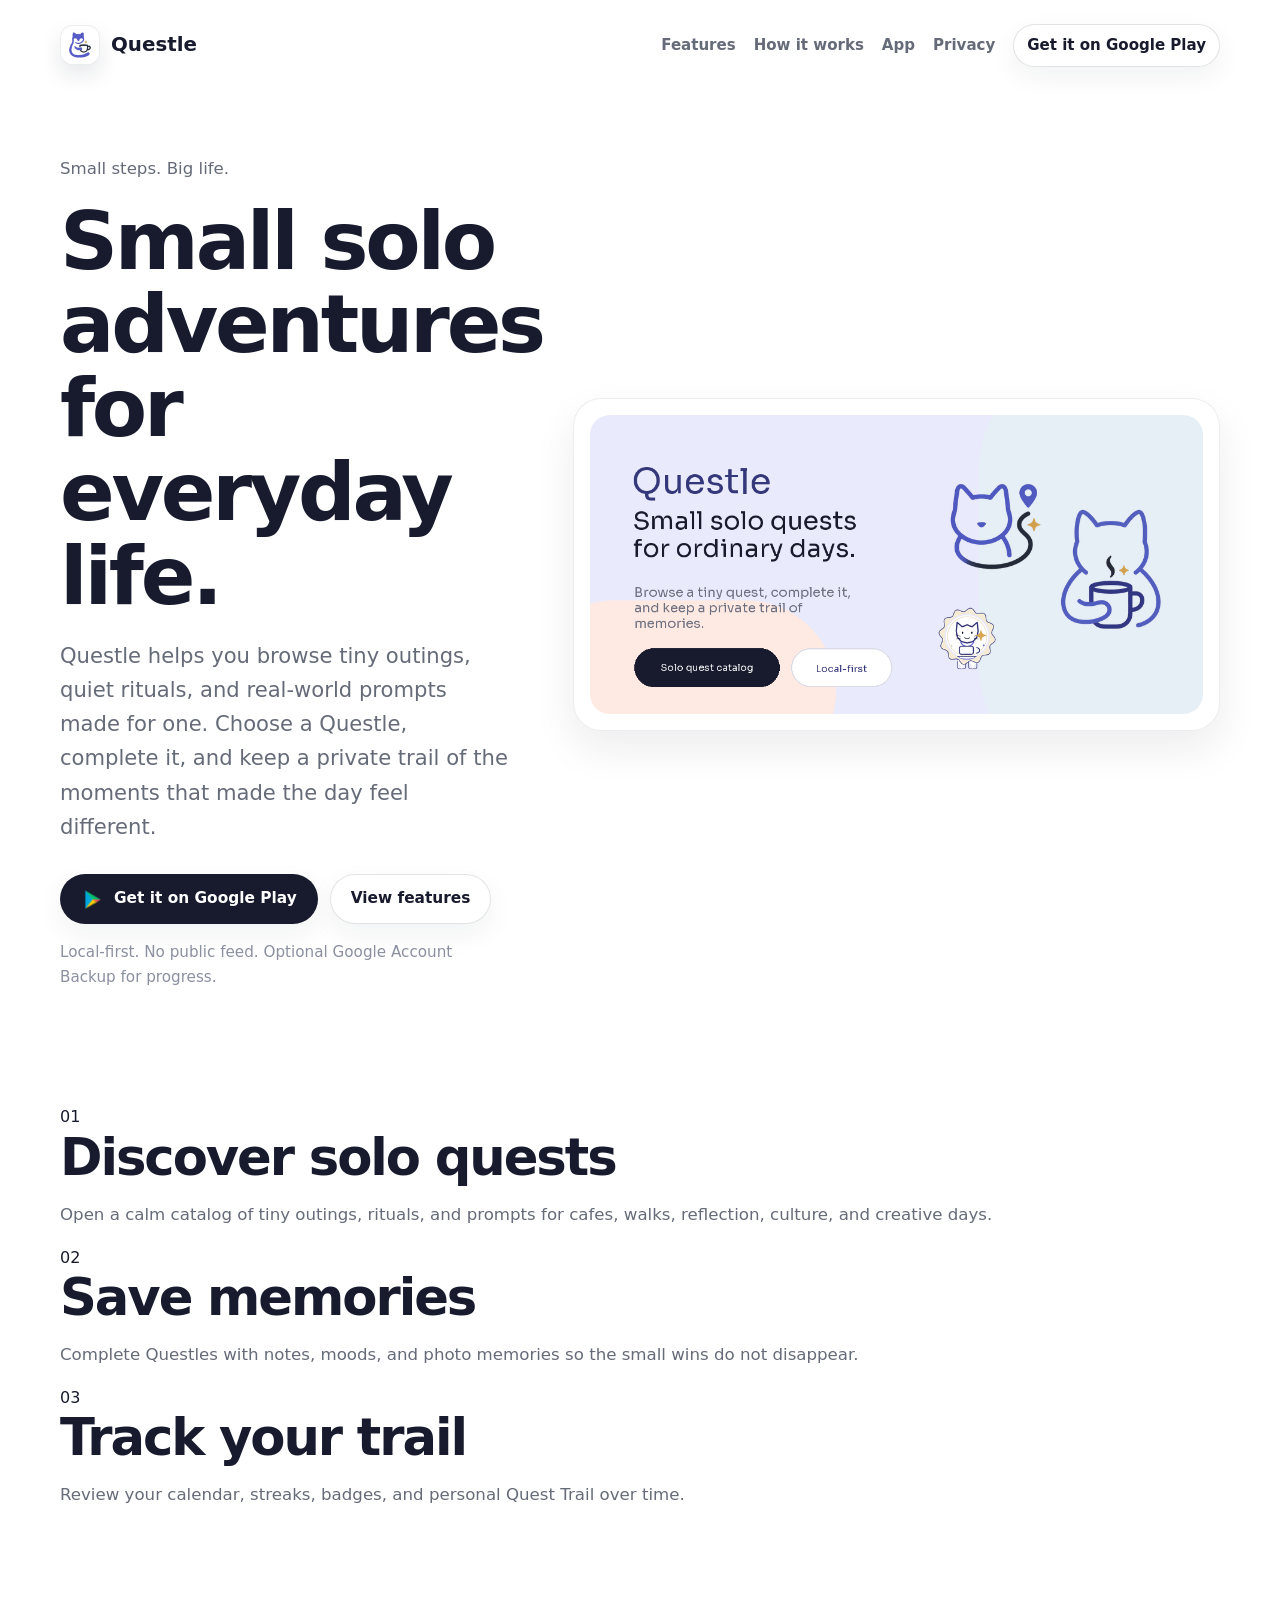
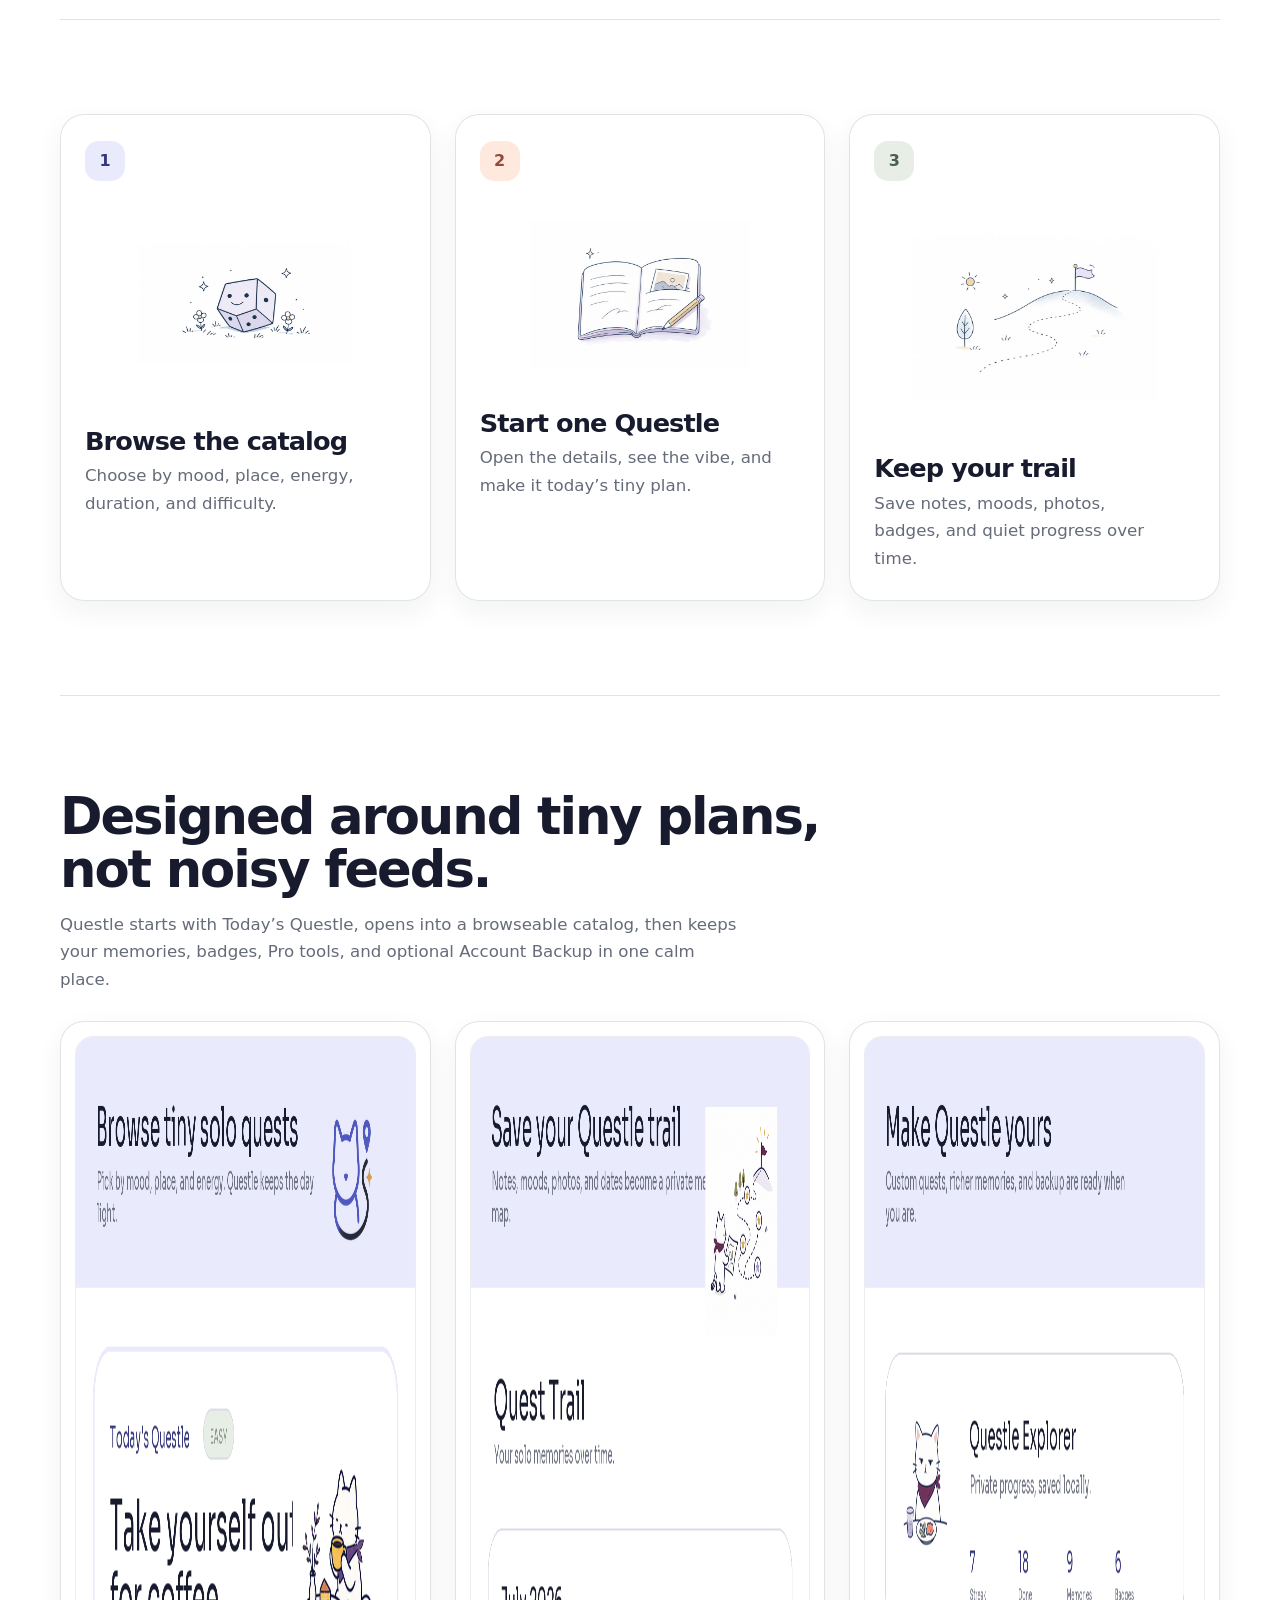
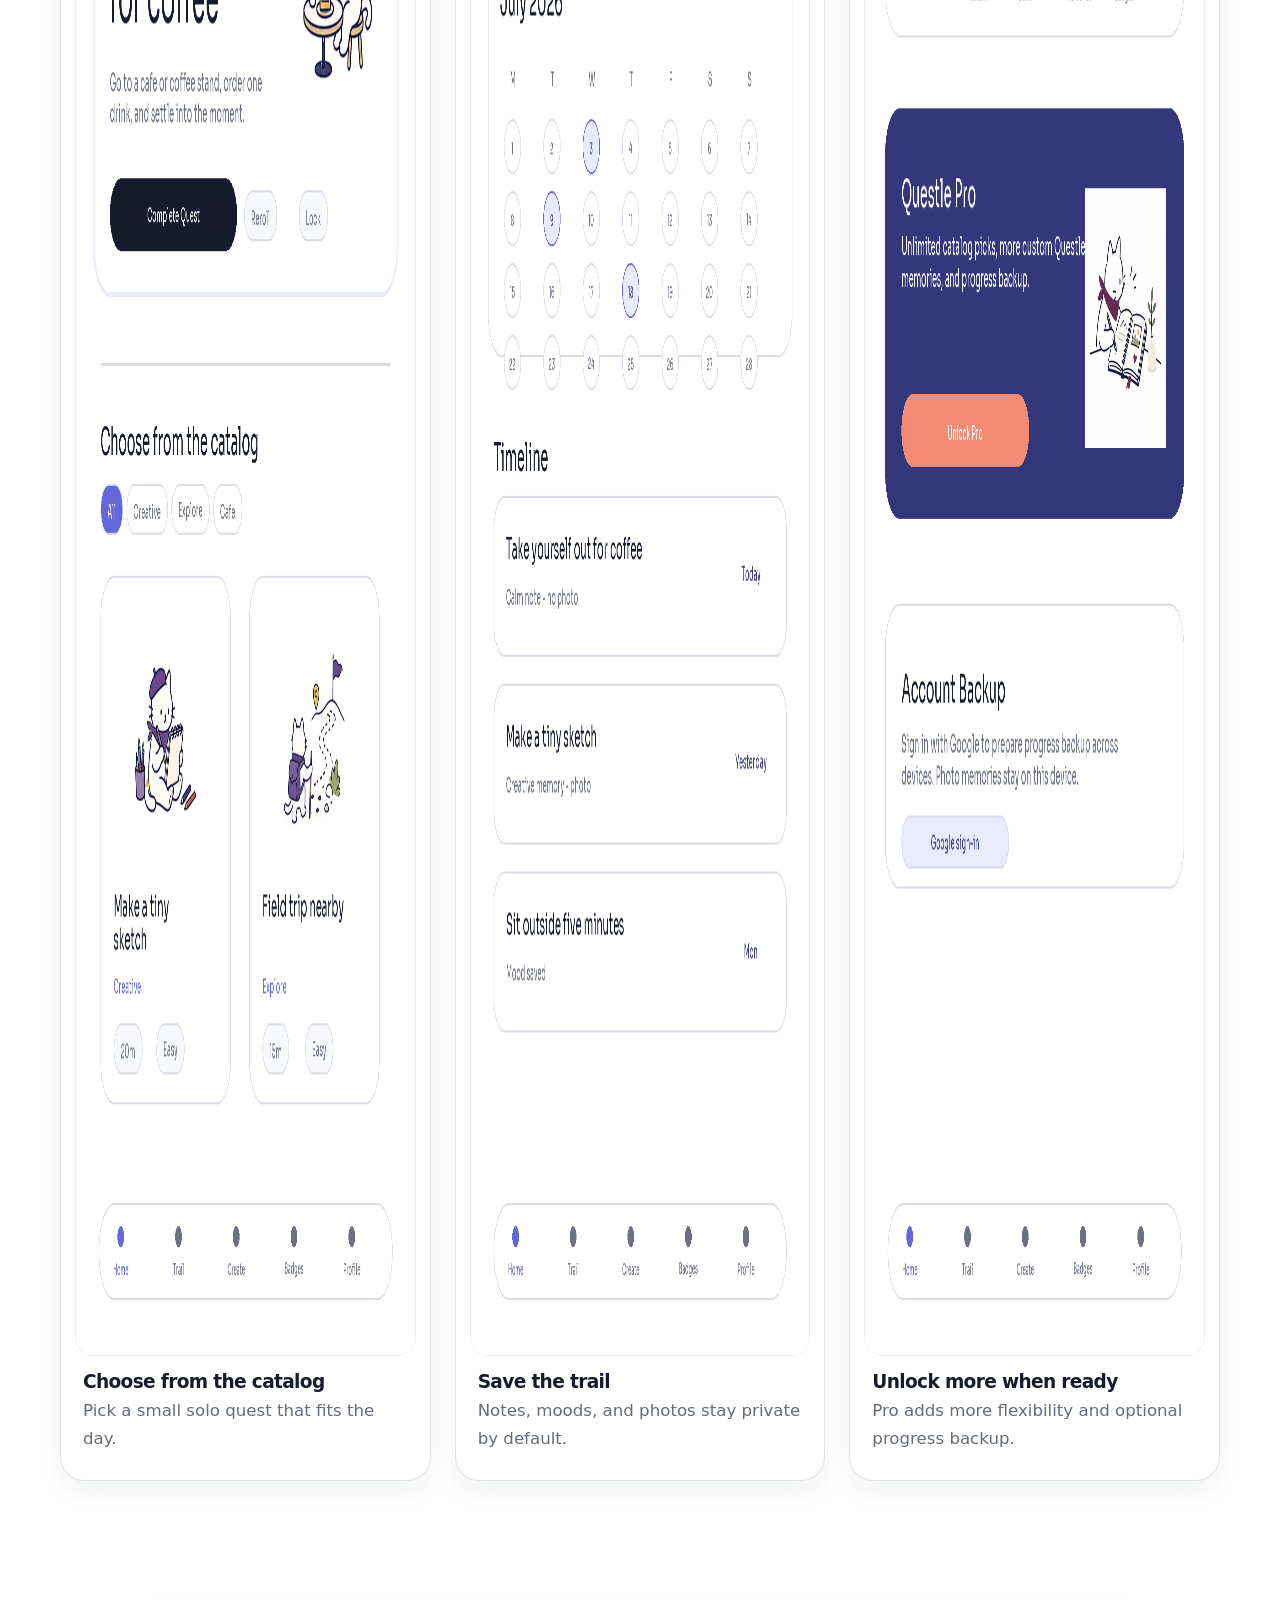
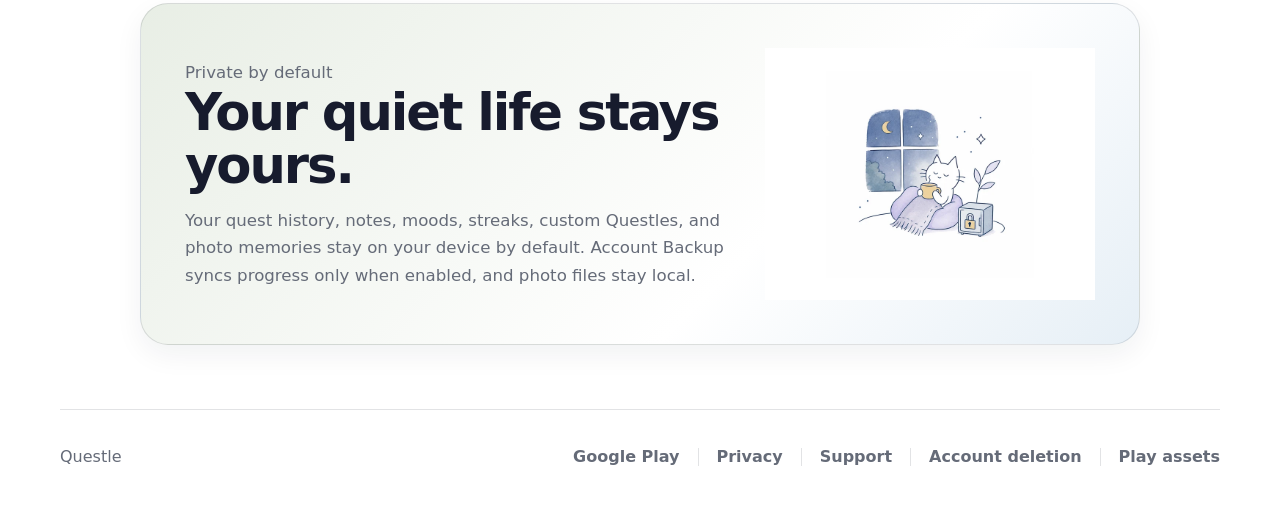
==== index.html @ 68f1a7c7 "Refresh Questle landing page copy" ====
<!doctype html>
<html lang="en">
<head>
  <meta charset="utf-8">
  <meta name="viewport" content="width=device-width, initial-scale=1">
  <title>Questle — Small solo adventures for everyday life</title>
  <meta name="description" content="Questle is a calm solo quest app for tiny outings, quiet rituals, private memories, badges, progress, and optional account backup.">
  <meta name="theme-color" content="#fffdfa">
  <meta property="og:title" content="Questle — Small solo adventures for everyday life">
  <meta property="og:description" content="Browse tiny solo quests, choose one for today, save a memory, and build your private Questle trail.">
  <meta property="og:type" content="website">
  <meta property="og:url" content="https://questle.org/">
  <meta property="og:image" content="https://questle.org/assets/marketing/google-play/feature-graphic-1024x500.png">
  <link rel="canonical" href="https://questle.org/">
  <link rel="icon" href="/favicon.ico" sizes="any">
  <link rel="apple-touch-icon" href="/apple-touch-icon.png">
  <link rel="preload" as="image" href="/assets/marketing/google-play/feature-graphic-1024x500.png" type="image/png">
  <link rel="stylesheet" href="/assets/css/questle.css">
  <script src="/assets/js/questle.js?v=20260703" defer></script>
</head>
<body>
  <header class="site-header">
    <a class="brand" href="/"><img class="app-icon" src="/assets/brand/questle-app-icon.webp" width="40" height="40" alt="" aria-hidden="true" decoding="async"><span>Questle</span></a>
    <nav class="nav-links" aria-label="Primary">
      <a href="#features">Features</a>
      <a href="#how">How it works</a>
      <a href="#app">App</a>
      <a href="#privacy">Privacy</a>
      <a class="nav-pill" href="https://play.google.com/store/apps/details?id=com.vincevence.questle&hl=en">Get it on Google Play</a>
    </nav>
  </header>

  <main>
    <section class="hero">
      <div class="hero-copy">
        <p class="eyebrow">Small steps. Big life.</p>
        <h1>Small solo adventures for everyday life.</h1>
        <p class="lede">Questle helps you browse tiny outings, quiet rituals, and real-world prompts made for one. Choose a Questle, complete it, and keep a private trail of the moments that made the day feel different.</p>
        <div class="actions">
          <a class="button primary" href="https://play.google.com/store/apps/details?id=com.vincevence.questle&hl=en"><img class="play-logo" src="/assets/brand/google-play-mark.png" width="24" height="24" alt="" aria-hidden="true" decoding="async">Get it on Google Play</a>
          <a class="button secondary" href="#features">View features</a>
        </div>
        <p class="microcopy">Local-first. No public feed. Optional Google Account Backup for progress.</p>
      </div>
      <figure class="hero-drawing">
        <img src="/assets/marketing/google-play/feature-graphic-1024x500.png" width="1024" height="500" alt="Questle app cards and quiet cat illustrations showing solo quests, memories, and trail tracking." decoding="async" fetchpriority="high">
      </figure>
    </section>

    <section id="features" class="section feature-strip" aria-label="Questle features">
      <article>
        <span>01</span>
        <h2>Discover solo quests</h2>
        <p>Open a calm catalog of tiny outings, rituals, and prompts for cafes, walks, reflection, culture, and creative days.</p>
      </article>
      <article>
        <span>02</span>
        <h2>Save memories</h2>
        <p>Complete Questles with notes, moods, and photo memories so the small wins do not disappear.</p>
      </article>
      <article>
        <span>03</span>
        <h2>Track your trail</h2>
        <p>Review your calendar, streaks, badges, and personal Quest Trail over time.</p>
      </article>
    </section>

    <section id="how" class="section steps-section">
      <article class="step-card" tabindex="0">
        <div class="number-chip">1</div>
        <div class="step-art"><img src="/assets/illustrations/questle-dice.webp" width="900" height="750" alt="A simple hand-drawn die on grass with tiny flowers and sparkles." loading="lazy" decoding="async"></div>
        <h2>Browse the catalog</h2>
        <p>Choose by mood, place, energy, duration, and difficulty.</p>
      </article>
      <article class="step-card" tabindex="0">
        <div class="number-chip">2</div>
        <div class="step-art"><img src="/assets/illustrations/questle-notebook.webp" width="900" height="686" alt="An open hand-drawn notebook with a tucked photo and pencil." loading="lazy" decoding="async"></div>
        <h2>Start one Questle</h2>
        <p>Open the details, see the vibe, and make it today’s tiny plan.</p>
      </article>
      <article class="step-card" tabindex="0">
        <div class="number-chip">3</div>
        <div class="step-art route-art"><img src="/assets/illustrations/questle-trail.webp" width="900" height="758" alt="A winding hand-drawn trail leading to a small quest flag." loading="lazy" decoding="async"></div>
        <h2>Keep your trail</h2>
        <p>Save notes, moods, photos, badges, and quiet progress over time.</p>
      </article>
    </section>

    <section id="app" class="section screenshot-section">
      <div class="section-heading">
        <h2>Designed around tiny plans, not noisy feeds.</h2>
        <p>Questle starts with Today’s Questle, opens into a browseable catalog, then keeps your memories, badges, Pro tools, and optional Account Backup in one calm place.</p>
      </div>
      <div class="screenshot-grid">
        <article class="screenshot-card">
          <img src="/assets/marketing/google-play/phone-01-home-catalog-1080x1920.png" width="1080" height="1920" alt="Questle Home catalog with Today's Questle and browseable quest cards." loading="lazy" decoding="async">
          <h3>Choose from the catalog</h3>
          <p>Pick a small solo quest that fits the day.</p>
        </article>
        <article class="screenshot-card">
          <img src="/assets/marketing/google-play/phone-03-quest-trail-1080x1920.png" width="1080" height="1920" alt="Questle Trail calendar and timeline with saved memories." loading="lazy" decoding="async">
          <h3>Save the trail</h3>
          <p>Notes, moods, and photos stay private by default.</p>
        </article>
        <article class="screenshot-card">
          <img src="/assets/marketing/google-play/phone-05-profile-pro-backup-1080x1920.png" width="1080" height="1920" alt="Questle Profile with Pro benefits and Account Backup." loading="lazy" decoding="async">
          <h3>Unlock more when ready</h3>
          <p>Pro adds more flexibility and optional progress backup.</p>
        </article>
      </div>
    </section>

    <section id="privacy" class="section privacy-band">
      <div class="privacy-copy">
        <p class="eyebrow">Private by default</p>
        <h2>Your quiet life stays yours.</h2>
        <p>Your quest history, notes, moods, streaks, custom Questles, and photo memories stay on your device by default. Account Backup syncs progress only when enabled, and photo files stay local.</p>
      </div>
      <figure class="privacy-art"><img src="/assets/illustrations/questle-privacy-cat.webp" width="900" height="686" alt="A cozy hand-drawn cat near a window with a small privacy lock." loading="lazy" decoding="async"></figure>
    </section>
  </main>

  <footer class="footer">
    <div>Questle</div>
    <div class="footer-links">
      <a href="https://play.google.com/store/apps/details?id=com.vincevence.questle&hl=en">Google Play</a><span></span>
      <a href="/privacy/">Privacy</a><span></span>
      <a href="/support/">Support</a><span></span>
      <a href="/account-deletion/">Account deletion</a><span></span>
      <a href="/play-assets/">Play assets</a>
    </div>
  </footer>
</body>
</html>
---- assets/css/questle.css ----
:root {
  color-scheme: light;
  --bg: #ffffff;
  --bg-soft: #fffdfa;
  --surface: #ffffff;
  --surface-soft: #fbfaf7;
  --ink: #171b2d;
  --muted: #656b78;
  --soft: #8b90a0;
  --line: rgba(23, 27, 45, 0.12);
  --line-soft: rgba(23, 27, 45, 0.08);
  --primary: #6467d9;
  --primary-soft: #e9eafb;
  --primary-deep: #343779;
  --accent-warm: #ffe9df;
  --accent-green: #e8eee5;
  --accent-blue: #e6eff6;
  --shadow: 0 18px 42px rgba(23, 27, 45, 0.08);
  --shadow-soft: 0 10px 28px rgba(23, 27, 45, 0.06);
}

* {
  box-sizing: border-box;
}

html {
  scroll-behavior: smooth;
}

body {
  margin: 0;
  min-height: 100vh;
  background: var(--bg);
  color: var(--ink);
  font-family: Inter, ui-sans-serif, system-ui, -apple-system, BlinkMacSystemFont, "Segoe UI", sans-serif;
  line-height: 1.65;
  text-rendering: optimizeLegibility;
}

body.simple-page {
  background: linear-gradient(180deg, var(--bg) 0%, var(--bg-soft) 100%);
}

a {
  color: var(--primary);
  font-weight: 800;
  text-decoration: none;
}

a:hover {
  text-decoration: underline;
}

img,
svg {
  display: block;
  max-width: 100%;
}

.site-header,
.hero,
.section,
.footer {
  width: min(1160px, calc(100% - 40px));
  margin-inline: auto;
}

.site-header {
  padding: 24px 0 10px;
  display: flex;
  align-items: center;
  justify-content: space-between;
  gap: 24px;
}

.brand {
  display: inline-flex;
  align-items: center;
  gap: 11px;
  color: var(--ink);
  font-size: 1.24rem;
  font-weight: 900;
}

.brand:hover {
  text-decoration: none;
}

.app-icon {
  width: 40px;
  height: 40px;
  flex: 0 0 auto;
  border: 1px solid rgba(23, 27, 45, 0.08);
  border-radius: 13px;
  background: #ffffff;
  box-shadow: 0 10px 22px rgba(23, 27, 45, 0.1);
  object-fit: cover;
  transition: transform 180ms ease, box-shadow 180ms ease;
}

.brand:hover .app-icon {
  transform: translateY(-1px) rotate(-2deg);
  box-shadow: 0 13px 28px rgba(23, 27, 45, 0.13);
}

.nav-links {
  display: flex;
  align-items: center;
  gap: 18px;
  flex-wrap: wrap;
}

.nav-links a {
  color: var(--muted);
  font-size: 0.94rem;
  font-weight: 800;
}

.nav-links .nav-pill {
  color: var(--ink);
  background: var(--surface);
  border: 1px solid var(--line);
  padding: 8px 13px;
  border-radius: 999px;
  box-shadow: var(--shadow-soft);
}

.hero {
  min-height: auto;
  padding: clamp(34px, 5vw, 62px) 0 clamp(12px, 2vw, 20px);
  display: grid;
  grid-template-columns: minmax(0, 0.82fr) minmax(340px, 1.18fr);
  gap: clamp(32px, 5vw, 72px);
  align-items: center;
}

.hero-copy {
  max-width: 590px;
}

h1,
h2,
h3 {
  color: var(--ink);
  letter-spacing: -0.04em;
  line-height: 1.04;
  font-weight: 900;
}

h1 {
  font-size: clamp(3.1rem, 6.3vw, 5.9rem);
  margin: 0 0 20px;
  max-width: 700px;
}

h2 {
  font-size: clamp(2rem, 4vw, 3.3rem);
  margin: 0 0 14px;
}

h3 {
  font-size: 1.16rem;
  margin: 0 0 7px;
}

p,
li {
  color: var(--muted);
  font-size: 1.04rem;
}

.lede {
  max-width: 560px;
  margin: 0;
  color: var(--muted);
  font-size: clamp(1.13rem, 1.65vw, 1.32rem);
  line-height: 1.62;
}

.microcopy {
  margin: 16px 0 0;
  color: var(--soft);
  font-size: 0.95rem;
}

.actions {
  display: flex;
  flex-wrap: wrap;
  gap: 12px;
  align-items: center;
  margin-top: 30px;
}

.button {
  display: inline-flex;
  min-height: 50px;
  align-items: center;
  justify-content: center;
  gap: 10px;
  border: 1px solid var(--line);
  border-radius: 999px;
  padding: 0 20px;
  color: var(--ink);
  background: var(--surface);
  font-size: 0.96rem;
  font-weight: 900;
  box-shadow: var(--shadow-soft);
  transition: transform 160ms ease, box-shadow 160ms ease, border-color 160ms ease;
}

.button:hover {
  transform: translateY(-1px);
  text-decoration: none;
  box-shadow: var(--shadow);
}

.button.primary {
  background: var(--ink);
  color: #ffffff;
  border-color: transparent;
}

.play-logo {
  width: 23px;
  height: 23px;
  flex: 0 0 auto;
  object-fit: contain;
}

.hero-drawing {
  --tilt-x: 0deg;
  --tilt-y: 0deg;
  --float-x: 0px;
  --float-y: 0px;
  margin: 0;
  padding: clamp(10px, 1.6vw, 16px);
  display: grid;
  place-items: center;
  border: 1px solid var(--line-soft);
  border-radius: 28px;
  background: var(--surface);
  box-shadow: var(--shadow);
  transform: translate3d(var(--float-x), var(--float-y), 0) rotateX(var(--tilt-y)) rotateY(var(--tilt-x));
  transform-style: preserve-3d;
  transition: transform 180ms ease, box-shadow 180ms ease, border-color 180ms ease;
  will-change: transform;
}

.hero-drawing:hover {
  border-color: rgba(100, 103, 217, 0.22);
  box-shadow: 0 24px 52px rgba(23, 27, 45, 0.11);
}

.hero-drawing img {
  width: min(100%, 720px);
  height: auto;
  border-radius: 20px;
  transform: translateZ(12px);
}

.section {
  padding: clamp(58px, 8vw, 94px) 0;
}

.steps-section {
  display: grid;
  grid-template-columns: repeat(3, minmax(0, 1fr));
  gap: clamp(16px, 2.2vw, 24px);
  border-top: 1px solid var(--line);
}

.screenshot-section {
  border-top: 1px solid var(--line);
}

.section-heading {
  max-width: 760px;
  margin-bottom: 28px;
}

.section-heading p {
  margin: 0;
  max-width: 680px;
}

.screenshot-grid,
.asset-grid {
  display: grid;
  grid-template-columns: repeat(3, minmax(0, 1fr));
  gap: clamp(16px, 2vw, 24px);
}

.screenshot-card,
.asset-card {
  border: 1px solid var(--line);
  border-radius: 24px;
  background: var(--surface);
  box-shadow: var(--shadow-soft);
  overflow: hidden;
}

.screenshot-card {
  padding: 14px;
}

.screenshot-card img {
  width: 100%;
  border-radius: 18px;
  border: 1px solid var(--line-soft);
}

.screenshot-card h3,
.asset-card h2 {
  margin: 16px 8px 6px;
  letter-spacing: -0.035em;
}

.screenshot-card p,
.asset-card p {
  margin: 0 8px 14px;
}

.asset-card {
  padding: 14px;
}

.asset-card img {
  width: 100%;
  max-height: 420px;
  object-fit: contain;
  border: 1px solid var(--line-soft);
  border-radius: 18px;
  background: var(--bg-soft);
}

.asset-card .button {
  margin: 12px 8px 4px;
}

.download-strip {
  display: flex;
  gap: 12px;
  flex-wrap: wrap;
  margin: 24px 0 34px;
}

.step-card {
  min-height: 390px;
  padding: 26px 24px 28px;
  display: flex;
  flex-direction: column;
  align-items: flex-start;
  border: 1px solid var(--line);
  border-radius: 24px;
  background: rgba(255, 255, 255, 0.9);
  box-shadow: var(--shadow-soft);
  cursor: pointer;
  transition: opacity 520ms ease, transform 520ms cubic-bezier(0.2, 0.75, 0.2, 1), border-color 180ms ease, box-shadow 180ms ease;
}

.step-card:hover,
.step-card:focus-visible {
  border-color: rgba(100, 103, 217, 0.24);
  box-shadow: var(--shadow);
  transform: translateY(-4px);
}

.step-card:focus-visible {
  outline: 3px solid rgba(100, 103, 217, 0.22);
  outline-offset: 4px;
}

.number-chip {
  width: 40px;
  height: 40px;
  display: inline-grid;
  place-items: center;
  border-radius: 14px;
  background: var(--primary-soft);
  color: var(--primary-deep);
  font-size: 1rem;
  font-weight: 900;
  margin-bottom: 18px;
  transition: transform 220ms ease, background 220ms ease;
}

.step-card:nth-child(2) .number-chip {
  background: var(--accent-warm);
  color: #914b38;
}

.step-card:nth-child(3) .number-chip {
  background: var(--accent-green);
  color: #4b6048;
}

.step-art {
  width: 100%;
  min-height: 174px;
  display: grid;
  place-items: center;
  margin: 0 0 20px;
}

.step-art img {
  width: min(100%, 250px);
  height: auto;
  transition: transform 520ms cubic-bezier(0.2, 0.75, 0.2, 1);
}

.route-art img {
  width: min(100%, 280px);
}

.step-card h2 {
  font-size: clamp(1.35rem, 2vw, 1.78rem);
  margin-bottom: 8px;
  letter-spacing: -0.035em;
}

.step-card p {
  margin: 0;
  max-width: 300px;
}

.step-card.is-active .number-chip {
  transform: scale(1.1) rotate(-4deg);
}

.step-card.is-active .step-art img {
  transform: translateY(-6px) rotate(-2deg) scale(1.04);
}

.privacy-band {
  width: min(1000px, calc(100% - 40px));
  margin-top: clamp(10px, 3vw, 28px);
  margin-bottom: clamp(34px, 5vw, 64px);
  padding: clamp(28px, 4vw, 44px);
  display: grid;
  grid-template-columns: minmax(0, 1fr) minmax(240px, 0.62fr);
  align-items: center;
  gap: 30px;
  border: 1px solid var(--line);
  border-radius: 28px;
  background: linear-gradient(135deg, var(--accent-green), #ffffff 64%, var(--accent-blue));
  box-shadow: var(--shadow-soft);
}

.privacy-copy p {
  max-width: 620px;
  margin: 0;
}

.privacy-art {
  margin: 0;
}

.privacy-art img {
  width: min(100%, 330px);
  height: auto;
  margin-left: auto;
}

body.js-enabled .hero-copy > * {
  opacity: 0;
  transform: translateY(12px);
}

body.js-enabled.is-ready .hero-copy > * {
  opacity: 1;
  transform: translateY(0);
  transition: opacity 540ms ease, transform 540ms cubic-bezier(0.2, 0.75, 0.2, 1);
}

body.js-enabled.is-ready .hero-copy > *:nth-child(2) {
  transition-delay: 70ms;
}

body.js-enabled.is-ready .hero-copy > *:nth-child(3) {
  transition-delay: 140ms;
}

body.js-enabled.is-ready .hero-copy > *:nth-child(4) {
  transition-delay: 210ms;
}

body.js-enabled .step-card {
  opacity: 0;
  transform: translateY(18px);
}

body.js-enabled .step-card.is-visible {
  opacity: 1;
  transform: translateY(0);
}

body.js-enabled .step-card.is-visible:hover,
body.js-enabled .step-card.is-visible:focus-visible {
  transform: translateY(-4px);
}

@keyframes privacy-float {
  0%,
  100% {
    transform: translateY(0) rotate(0deg);
  }

  50% {
    transform: translateY(-8px) rotate(1.2deg);
  }
}

.page-main {
  width: min(900px, calc(100% - 40px));
  margin: 30px auto 76px;
}

.page-card {
  padding: clamp(28px, 6vw, 52px);
  background: var(--surface);
  border: 1px solid var(--line);
  border-radius: 28px;
  box-shadow: var(--shadow);
}

.badge {
  display: inline-flex;
  margin-bottom: 18px;
  padding: 7px 11px;
  border-radius: 999px;
  background: var(--primary-soft);
  color: var(--primary-deep);
  font-size: 0.78rem;
  font-weight: 900;
  letter-spacing: 0.08em;
  text-transform: uppercase;
}

.page-card h1 {
  font-size: clamp(2.5rem, 7vw, 4.9rem);
}

.page-card h2 {
  font-size: 1.45rem;
  margin-top: 34px;
  letter-spacing: -0.035em;
}

.page-card ul {
  padding-left: 1.25rem;
}

.footer {
  padding: 34px 0 54px;
  border-top: 1px solid var(--line);
  display: flex;
  justify-content: space-between;
  align-items: center;
  gap: 24px;
  flex-wrap: wrap;
  color: var(--muted);
}

.footer-links {
  display: flex;
  gap: 18px;
  align-items: center;
  flex-wrap: wrap;
}

.footer-links span {
  width: 1px;
  height: 18px;
  background: var(--line);
}

.footer-links a {
  color: var(--muted);
}

@media (max-width: 980px) {
  .site-header {
    align-items: flex-start;
    flex-direction: column;
  }

  .hero {
    min-height: auto;
    grid-template-columns: 1fr;
    padding-top: 44px;
  }

  .hero-drawing img {
    width: min(100%, 760px);
  }

  .steps-section {
    grid-template-columns: 1fr;
  }

  .screenshot-grid,
  .asset-grid {
    grid-template-columns: 1fr;
  }

  .step-card {
    min-height: auto;
  }

  .step-art {
    min-height: 132px;
    justify-items: start;
  }

  .privacy-band {
    grid-template-columns: 1fr;
  }

  .privacy-art img {
    margin-left: 0;
  }
}

@media (prefers-reduced-motion: no-preference) {
  body.is-ready .privacy-art img {
    animation: privacy-float 6.5s ease-in-out infinite;
  }
}

@media (prefers-reduced-motion: reduce) {
  html {
    scroll-behavior: auto;
  }

  *,
  *::before,
  *::after {
    animation-duration: 0.001ms !important;
    animation-iteration-count: 1 !important;
    scroll-behavior: auto !important;
    transition-duration: 0.001ms !important;
  }

  .hero-drawing,
  .hero-drawing img,
  .step-card,
  .step-art img,
  .number-chip {
    transform: none !important;
  }
}

@media (max-width: 620px) {
  .site-header,
  .hero,
  .section,
  .footer,
  .page-main,
  .privacy-band {
    width: min(100% - 28px, 1160px);
  }

  .nav-links {
    gap: 12px;
  }

  .nav-links a {
    font-size: 0.9rem;
  }

  h1 {
    font-size: clamp(2.65rem, 12vw, 4.1rem);
  }

  .actions .button {
    width: 100%;
  }

  .hero {
    padding-top: 36px;
  }

  .hero-drawing {
    border-radius: 22px;
  }

  .step-art img {
    width: min(100%, 230px);
  }

  .privacy-art img {
    width: min(100%, 300px);
  }

  .footer {
    align-items: flex-start;
    flex-direction: column;
  }

  .footer-links {
    gap: 12px;
  }
}
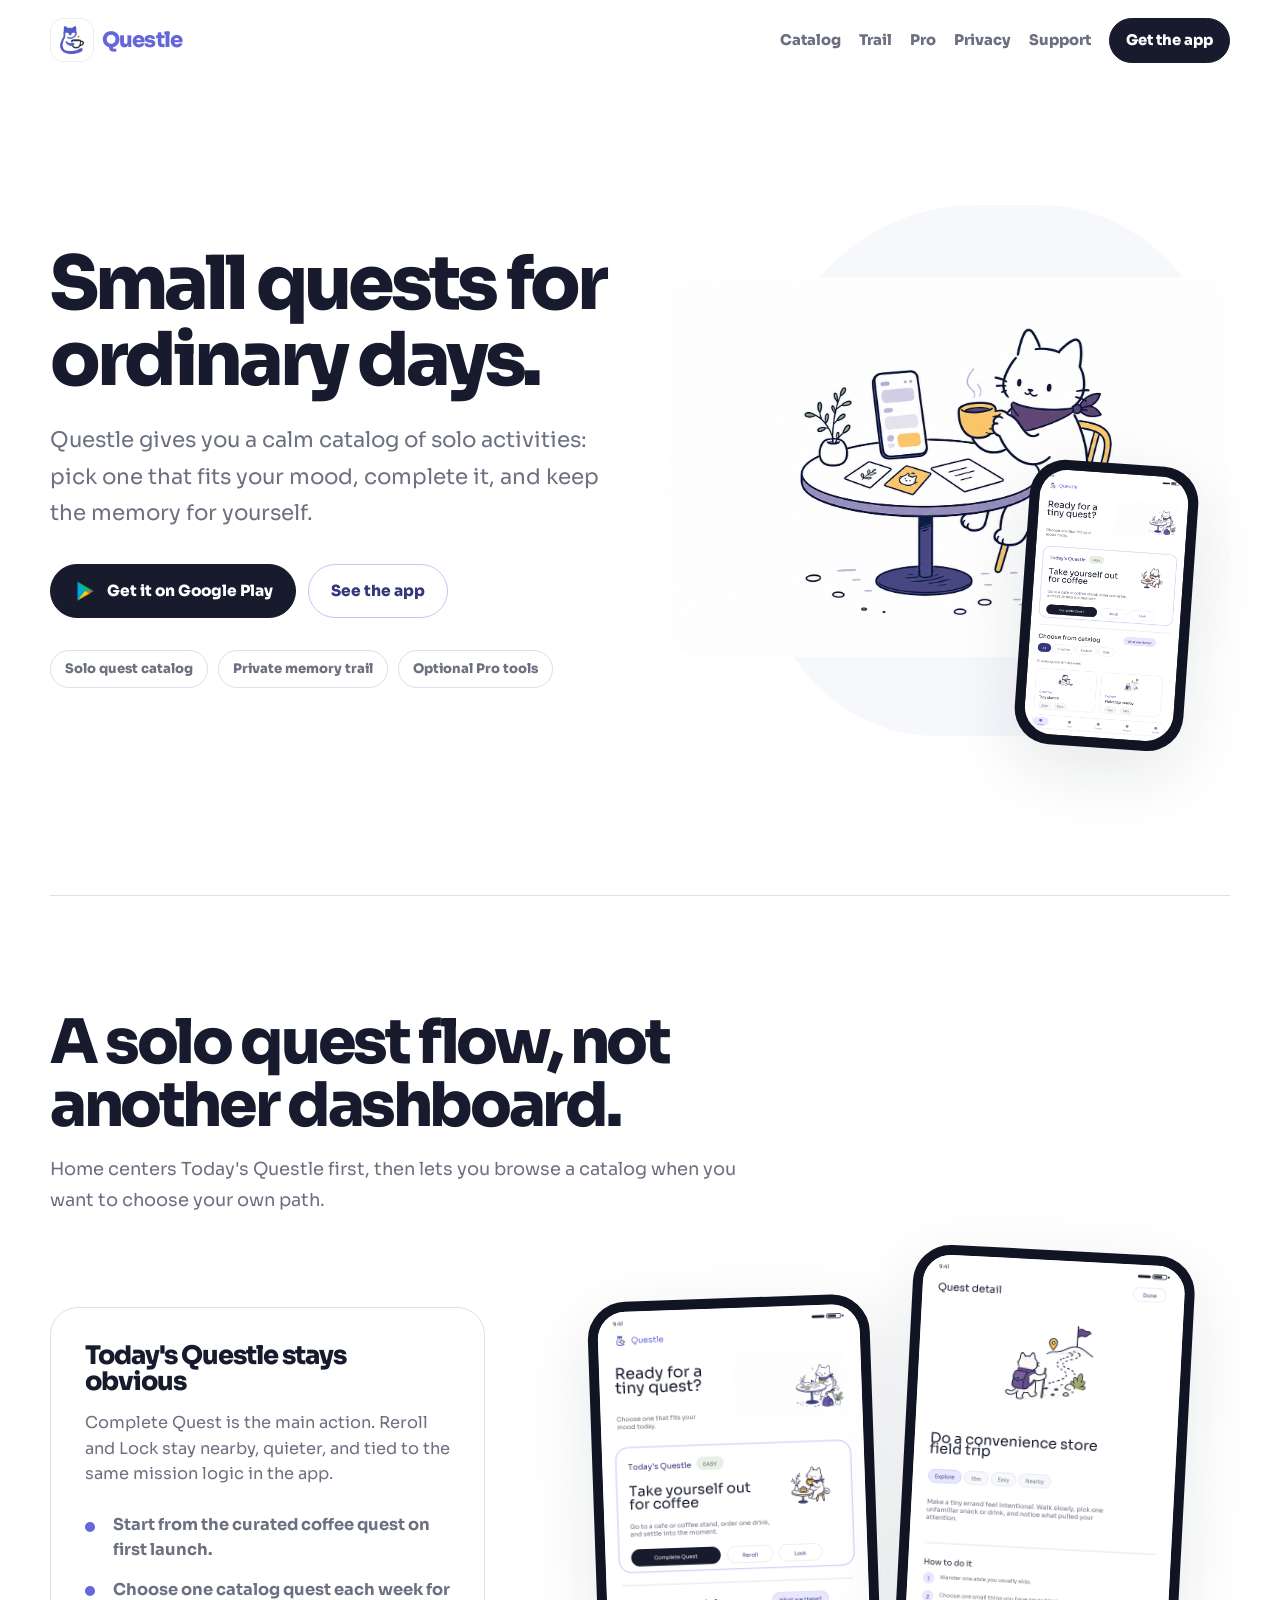
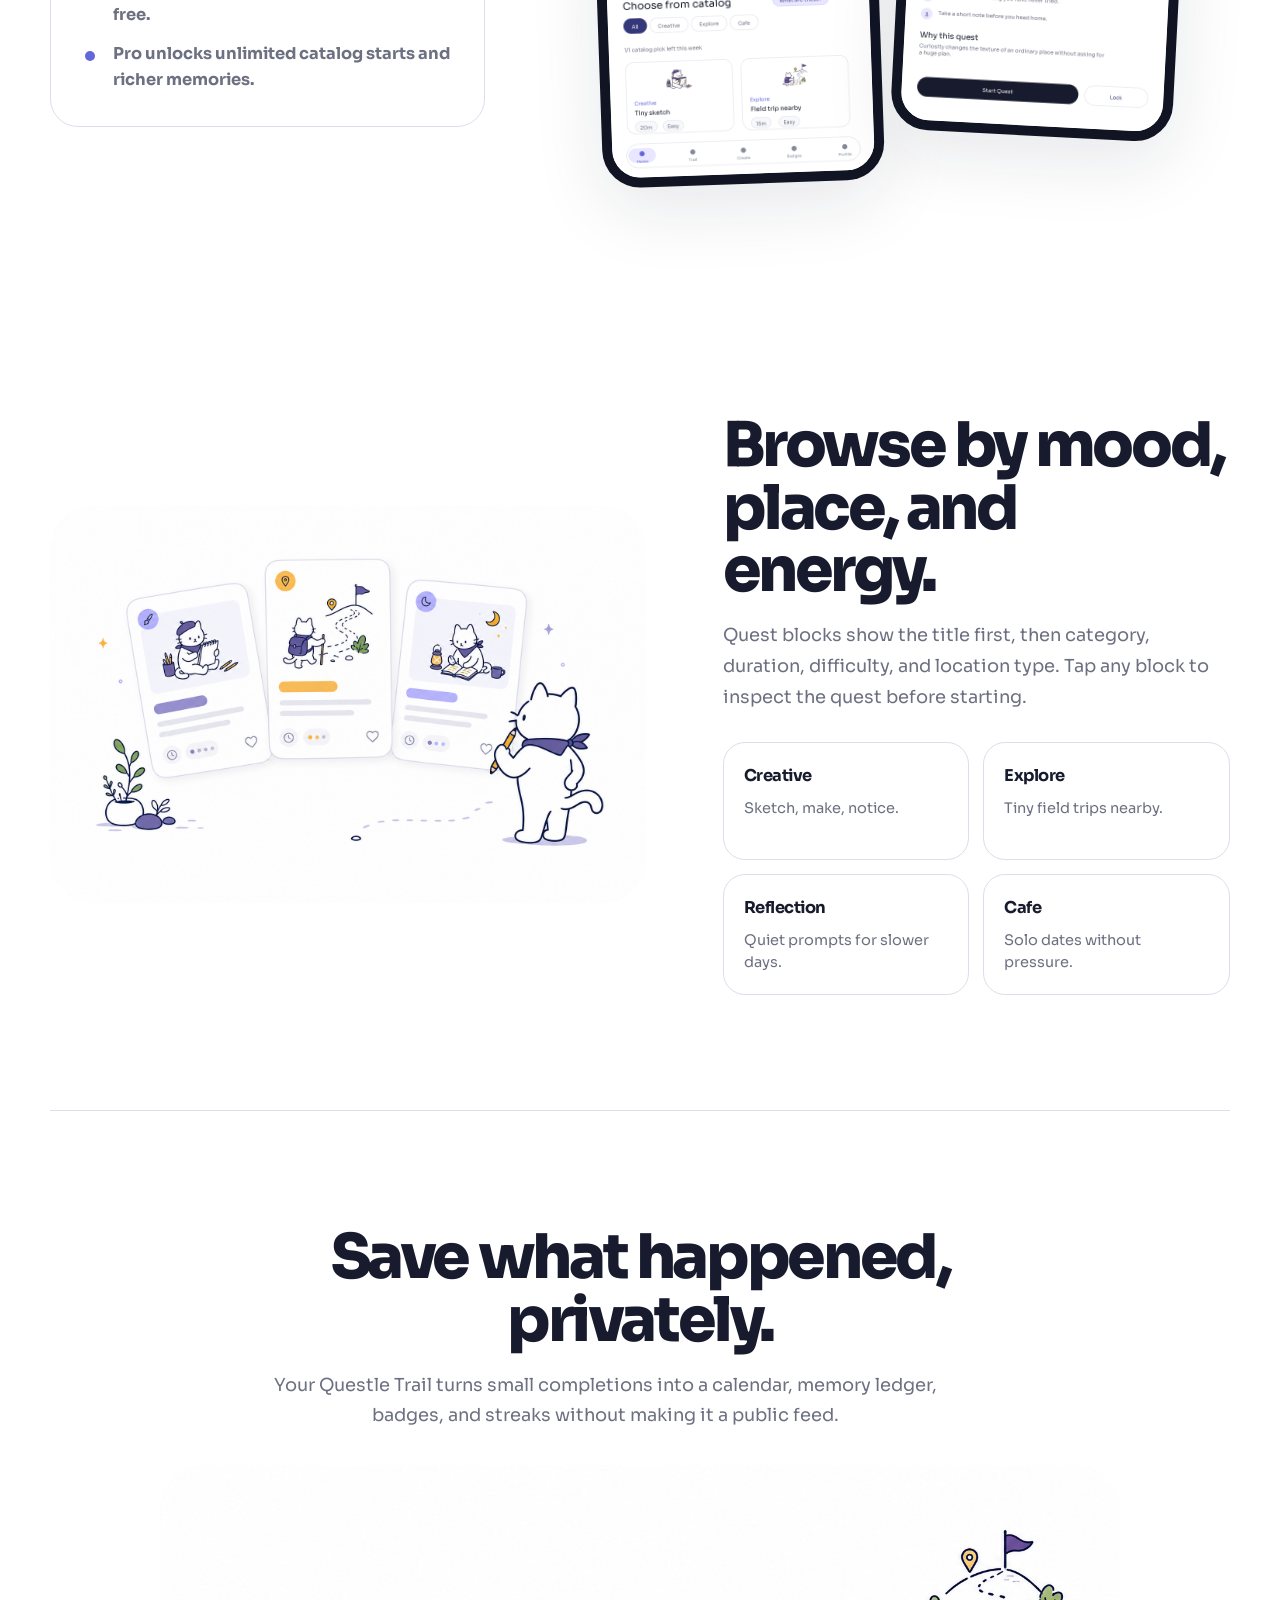
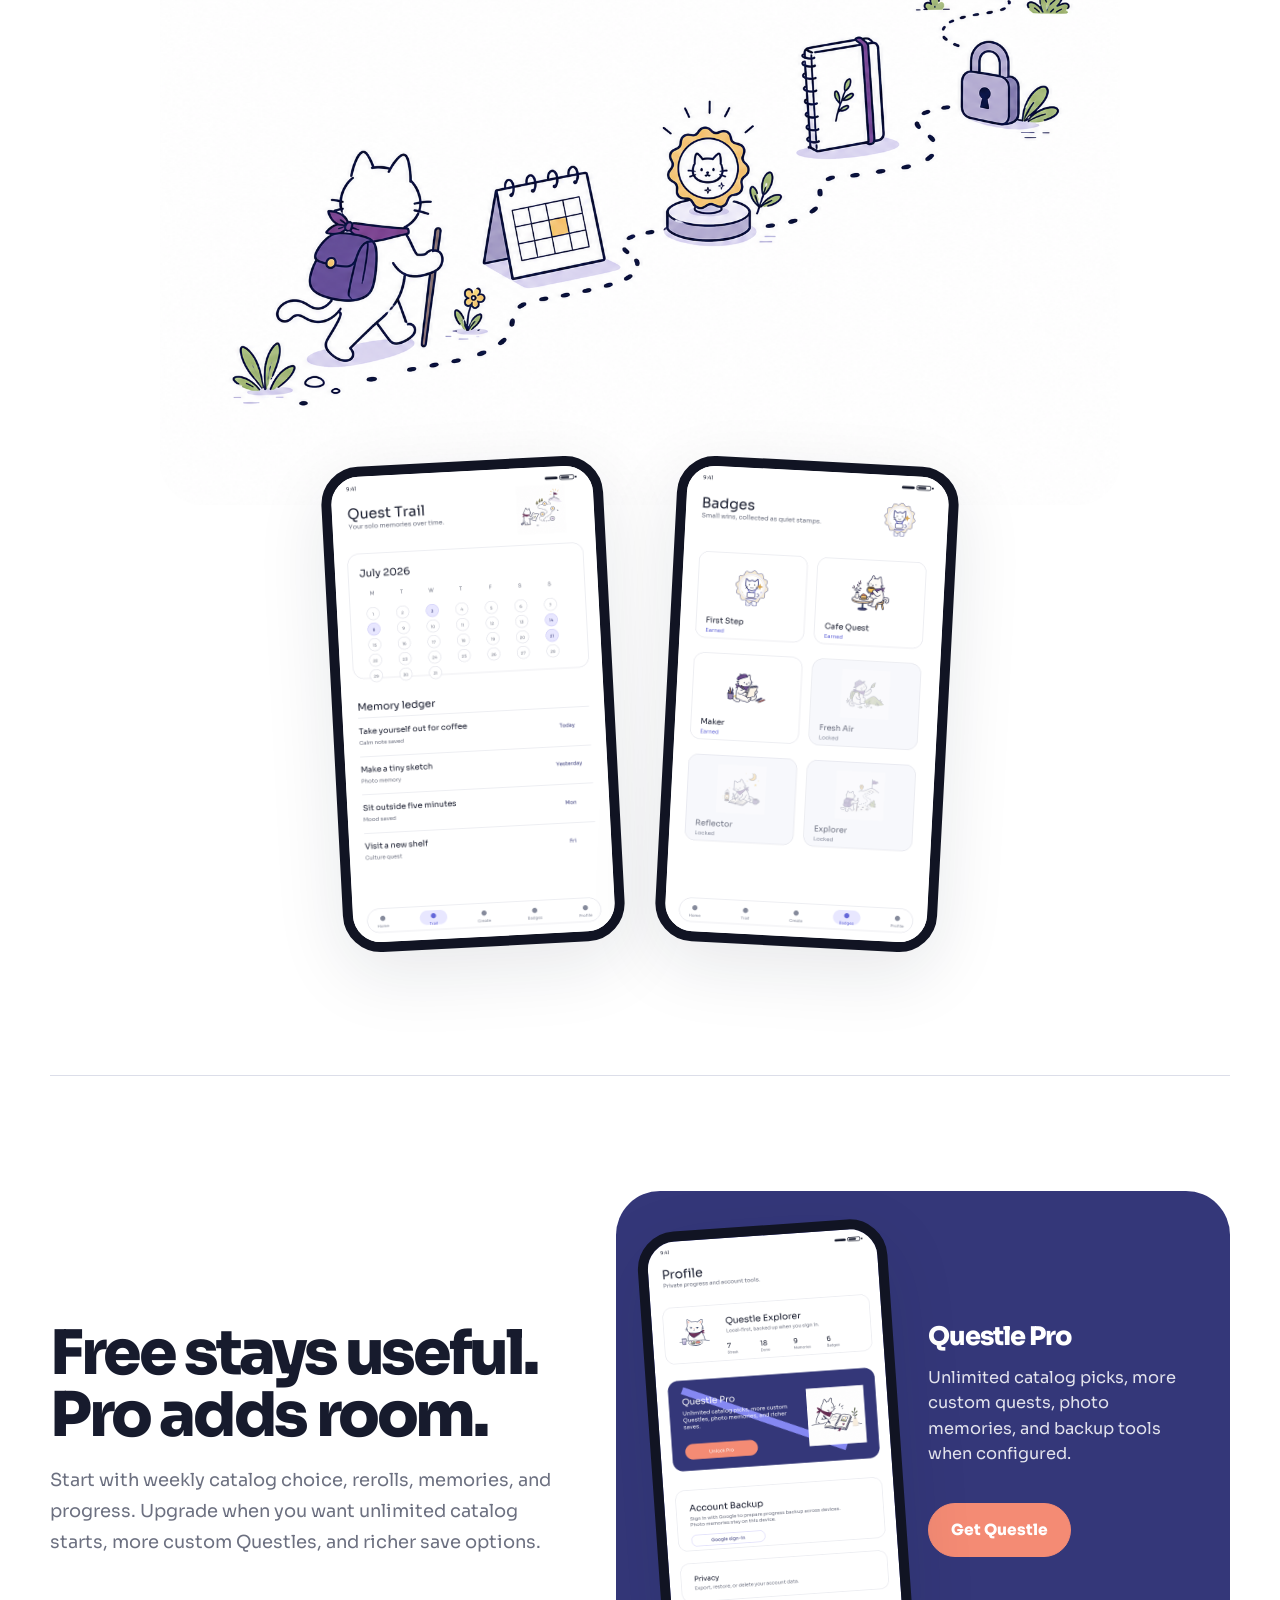
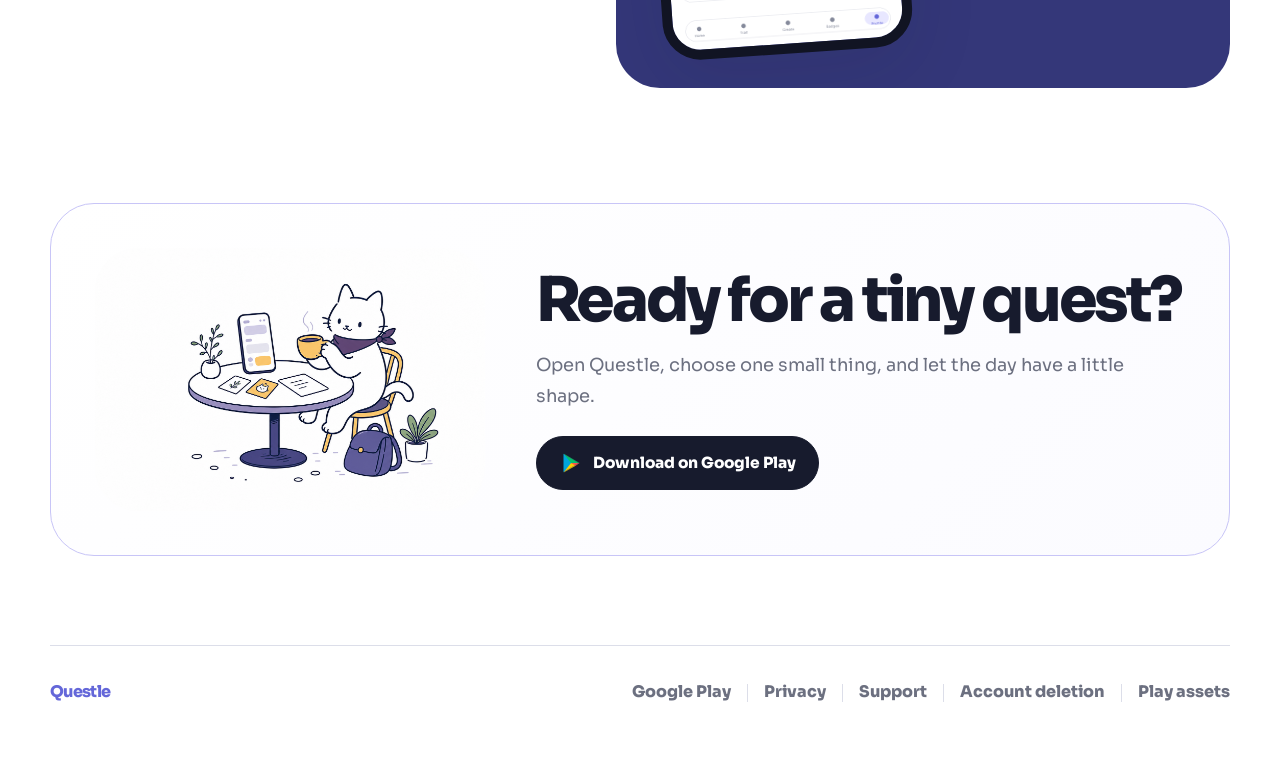
==== commit a198e9e8: "Revamp Questle website with generated app-style art" ====
--- a/index.html
+++ b/index.html
@@ -3,125 +3,161 @@
 <head>
   <meta charset="utf-8">
   <meta name="viewport" content="width=device-width, initial-scale=1">
-  <title>Questle — Small solo adventures for everyday life</title>
-  <meta name="description" content="Questle is a calm solo quest app for tiny outings, quiet rituals, private memories, badges, progress, and optional account backup.">
-  <meta name="theme-color" content="#fffdfa">
-  <meta property="og:title" content="Questle — Small solo adventures for everyday life">
-  <meta property="og:description" content="Browse tiny solo quests, choose one for today, save a memory, and build your private Questle trail.">
+  <title>Questle - Tiny solo quests for ordinary days</title>
+  <meta name="description" content="Questle is a calm solo quest app for browsing tiny everyday missions, completing one today, and saving a private memory trail.">
+  <meta name="theme-color" content="#ffffff">
+  <meta property="og:title" content="Questle - Tiny solo quests for ordinary days">
+  <meta property="og:description" content="Browse a solo quest catalog, choose one for today, save memories, and grow a private Questle trail.">
   <meta property="og:type" content="website">
   <meta property="og:url" content="https://questle.org/">
   <meta property="og:image" content="https://questle.org/assets/marketing/google-play/feature-graphic-1024x500.png">
   <link rel="canonical" href="https://questle.org/">
   <link rel="icon" href="/favicon.ico" sizes="any">
   <link rel="apple-touch-icon" href="/apple-touch-icon.png">
-  <link rel="preload" as="image" href="/assets/marketing/google-play/feature-graphic-1024x500.png" type="image/png">
+  <link rel="preload" as="font" href="/assets/fonts/Sora.ttf" type="font/ttf" crossorigin>
+  <link rel="preload" as="image" href="/assets/questle-site/questle-hero-cafe.png" type="image/png">
   <link rel="stylesheet" href="/assets/css/questle.css">
-  <script src="/assets/js/questle.js?v=20260703" defer></script>
+  <script src="/assets/js/questle.js?v=20260704" defer></script>
 </head>
 <body>
   <header class="site-header">
-    <a class="brand" href="/"><img class="app-icon" src="/assets/brand/questle-app-icon.webp" width="40" height="40" alt="" aria-hidden="true" decoding="async"><span>Questle</span></a>
-    <nav class="nav-links" aria-label="Primary">
-      <a href="#features">Features</a>
-      <a href="#how">How it works</a>
-      <a href="#app">App</a>
-      <a href="#privacy">Privacy</a>
-      <a class="nav-pill" href="https://play.google.com/store/apps/details?id=com.vincevence.questle&hl=en">Get it on Google Play</a>
+    <a class="brand" href="/" aria-label="Questle home">
+      <img class="app-icon" src="/assets/brand/questle-app-icon.webp" width="44" height="44" alt="" aria-hidden="true" decoding="async">
+      <span>Questle</span>
+    </a>
+    <nav class="nav-links" aria-label="Primary navigation">
+      <a href="#catalog">Catalog</a>
+      <a href="#trail">Trail</a>
+      <a href="#pro">Pro</a>
+      <a href="/privacy/">Privacy</a>
+      <a href="/support/">Support</a>
+      <a class="nav-pill" href="https://play.google.com/store/apps/details?id=com.vincevence.questle&hl=en">Get the app</a>
     </nav>
   </header>
 
   <main>
     <section class="hero">
       <div class="hero-copy">
-        <p class="eyebrow">Small steps. Big life.</p>
-        <h1>Small solo adventures for everyday life.</h1>
-        <p class="lede">Questle helps you browse tiny outings, quiet rituals, and real-world prompts made for one. Choose a Questle, complete it, and keep a private trail of the moments that made the day feel different.</p>
+        <h1>Small quests for ordinary days.</h1>
+        <p class="lede">Questle gives you a calm catalog of solo activities: pick one that fits your mood, complete it, and keep the memory for yourself.</p>
         <div class="actions">
-          <a class="button primary" href="https://play.google.com/store/apps/details?id=com.vincevence.questle&hl=en"><img class="play-logo" src="/assets/brand/google-play-mark.png" width="24" height="24" alt="" aria-hidden="true" decoding="async">Get it on Google Play</a>
-          <a class="button secondary" href="#features">View features</a>
+          <a class="button primary" href="https://play.google.com/store/apps/details?id=com.vincevence.questle&hl=en">
+            <img class="play-logo" src="/assets/brand/google-play-mark.png" width="24" height="24" alt="" aria-hidden="true" decoding="async">
+            Get it on Google Play
+          </a>
+          <a class="button secondary" href="#inside">See the app</a>
         </div>
-        <p class="microcopy">Local-first. No public feed. Optional Google Account Backup for progress.</p>
+        <div class="trust-strip" aria-label="Questle release highlights">
+          <span>Solo quest catalog</span>
+          <span>Private memory trail</span>
+          <span>Optional Pro tools</span>
+        </div>
       </div>
-      <figure class="hero-drawing">
-        <img src="/assets/marketing/google-play/feature-graphic-1024x500.png" width="1024" height="500" alt="Questle app cards and quiet cat illustrations showing solo quests, memories, and trail tracking." decoding="async" fetchpriority="high">
-      </figure>
-    </section>
 
-    <section id="features" class="section feature-strip" aria-label="Questle features">
-      <article>
-        <span>01</span>
-        <h2>Discover solo quests</h2>
-        <p>Open a calm catalog of tiny outings, rituals, and prompts for cafes, walks, reflection, culture, and creative days.</p>
-      </article>
-      <article>
-        <span>02</span>
-        <h2>Save memories</h2>
-        <p>Complete Questles with notes, moods, and photo memories so the small wins do not disappear.</p>
-      </article>
-      <article>
-        <span>03</span>
-        <h2>Track your trail</h2>
-        <p>Review your calendar, streaks, badges, and personal Quest Trail over time.</p>
-      </article>
-    </section>
-
-    <section id="how" class="section steps-section">
-      <article class="step-card" tabindex="0">
-        <div class="number-chip">1</div>
-        <div class="step-art"><img src="/assets/illustrations/questle-dice.webp" width="900" height="750" alt="A simple hand-drawn die on grass with tiny flowers and sparkles." loading="lazy" decoding="async"></div>
-        <h2>Browse the catalog</h2>
-        <p>Choose by mood, place, energy, duration, and difficulty.</p>
-      </article>
-      <article class="step-card" tabindex="0">
-        <div class="number-chip">2</div>
-        <div class="step-art"><img src="/assets/illustrations/questle-notebook.webp" width="900" height="686" alt="An open hand-drawn notebook with a tucked photo and pencil." loading="lazy" decoding="async"></div>
-        <h2>Start one Questle</h2>
-        <p>Open the details, see the vibe, and make it today’s tiny plan.</p>
-      </article>
-      <article class="step-card" tabindex="0">
-        <div class="number-chip">3</div>
-        <div class="step-art route-art"><img src="/assets/illustrations/questle-trail.webp" width="900" height="758" alt="A winding hand-drawn trail leading to a small quest flag." loading="lazy" decoding="async"></div>
-        <h2>Keep your trail</h2>
-        <p>Save notes, moods, photos, badges, and quiet progress over time.</p>
-      </article>
-    </section>
-
-    <section id="app" class="section screenshot-section">
-      <div class="section-heading">
-        <h2>Designed around tiny plans, not noisy feeds.</h2>
-        <p>Questle starts with Today’s Questle, opens into a browseable catalog, then keeps your memories, badges, Pro tools, and optional Account Backup in one calm place.</p>
-      </div>
-      <div class="screenshot-grid">
-        <article class="screenshot-card">
-          <img src="/assets/marketing/google-play/phone-01-home-catalog-1080x1920.png" width="1080" height="1920" alt="Questle Home catalog with Today's Questle and browseable quest cards." loading="lazy" decoding="async">
-          <h3>Choose from the catalog</h3>
-          <p>Pick a small solo quest that fits the day.</p>
-        </article>
-        <article class="screenshot-card">
-          <img src="/assets/marketing/google-play/phone-03-quest-trail-1080x1920.png" width="1080" height="1920" alt="Questle Trail calendar and timeline with saved memories." loading="lazy" decoding="async">
-          <h3>Save the trail</h3>
-          <p>Notes, moods, and photos stay private by default.</p>
-        </article>
-        <article class="screenshot-card">
-          <img src="/assets/marketing/google-play/phone-05-profile-pro-backup-1080x1920.png" width="1080" height="1920" alt="Questle Profile with Pro benefits and Account Backup." loading="lazy" decoding="async">
-          <h3>Unlock more when ready</h3>
-          <p>Pro adds more flexibility and optional progress backup.</p>
-        </article>
+      <div class="hero-stage" aria-label="Questle product preview">
+        <img class="hero-art" src="/assets/questle-site/questle-hero-cafe.png" width="1528" height="1029" alt="Questle mascot at a cafe table beside a phone showing simple app cards." decoding="async" fetchpriority="high">
+        <figure class="phone-card phone-card-home">
+          <img src="/assets/marketing/google-play/phone-01-home-catalog-1080x1920.png" width="1080" height="1920" alt="Questle Home catalog with Today's Questle and browseable quest cards." decoding="async">
+        </figure>
       </div>
     </section>
 
-    <section id="privacy" class="section privacy-band">
-      <div class="privacy-copy">
-        <p class="eyebrow">Private by default</p>
-        <h2>Your quiet life stays yours.</h2>
-        <p>Your quest history, notes, moods, streaks, custom Questles, and photo memories stay on your device by default. Account Backup syncs progress only when enabled, and photo files stay local.</p>
+    <section id="inside" class="section app-showcase">
+      <div class="section-heading">
+        <h2>A solo quest flow, not another dashboard.</h2>
+        <p>Home centers Today's Questle first, then lets you browse a catalog when you want to choose your own path.</p>
       </div>
-      <figure class="privacy-art"><img src="/assets/illustrations/questle-privacy-cat.webp" width="900" height="686" alt="A cozy hand-drawn cat near a window with a small privacy lock." loading="lazy" decoding="async"></figure>
+      <div class="showcase-grid">
+        <article class="showcase-copy">
+          <h3>Today's Questle stays obvious</h3>
+          <p>Complete Quest is the main action. Reroll and Lock stay nearby, quieter, and tied to the same mission logic in the app.</p>
+          <ul class="feature-list">
+            <li>Start from the curated coffee quest on first launch.</li>
+            <li>Choose one catalog quest each week for free.</li>
+            <li>Pro unlocks unlimited catalog starts and richer memories.</li>
+          </ul>
+        </article>
+        <figure class="screen-pair">
+          <img src="/assets/marketing/google-play/phone-01-home-catalog-1080x1920.png" width="1080" height="1920" alt="Questle home screen preview." loading="lazy" decoding="async">
+          <img src="/assets/marketing/google-play/phone-02-quest-detail-1080x1920.png" width="1080" height="1920" alt="Questle detail screen preview." loading="lazy" decoding="async">
+        </figure>
+      </div>
+    </section>
+
+    <section id="catalog" class="section split-section catalog-section">
+      <div class="split-media">
+        <img src="/assets/questle-site/questle-catalog-cards.png" width="1536" height="1024" alt="Illustration of Questle catalog cards with simple mascot art." loading="lazy" decoding="async">
+      </div>
+      <div class="split-copy">
+        <h2>Browse by mood, place, and energy.</h2>
+        <p>Quest blocks show the title first, then category, duration, difficulty, and location type. Tap any block to inspect the quest before starting.</p>
+        <div class="mini-grid">
+          <div>
+            <strong>Creative</strong>
+            <span>Sketch, make, notice.</span>
+          </div>
+          <div>
+            <strong>Explore</strong>
+            <span>Tiny field trips nearby.</span>
+          </div>
+          <div>
+            <strong>Reflection</strong>
+            <span>Quiet prompts for slower days.</span>
+          </div>
+          <div>
+            <strong>Cafe</strong>
+            <span>Solo dates without pressure.</span>
+          </div>
+        </div>
+      </div>
+    </section>
+
+    <section id="trail" class="section trail-section">
+      <div class="section-heading centered">
+        <h2>Save what happened, privately.</h2>
+        <p>Your Questle Trail turns small completions into a calendar, memory ledger, badges, and streaks without making it a public feed.</p>
+      </div>
+      <div class="trail-layout">
+        <figure class="trail-art">
+          <img src="/assets/questle-site/questle-memory-trail.png" width="1536" height="1024" alt="Questle mascot walking along a dotted path of calendar, notebook, badge, and privacy lock icons." loading="lazy" decoding="async">
+        </figure>
+        <div class="trail-screens">
+          <img src="/assets/marketing/google-play/phone-03-quest-trail-1080x1920.png" width="1080" height="1920" alt="Questle Trail screen with calendar and memory ledger." loading="lazy" decoding="async">
+          <img src="/assets/marketing/google-play/phone-04-badges-1080x1920.png" width="1080" height="1920" alt="Questle Badges screen with stamp collection." loading="lazy" decoding="async">
+        </div>
+      </div>
+    </section>
+
+    <section id="pro" class="section pro-section">
+      <div class="pro-copy">
+        <h2>Free stays useful. Pro adds room.</h2>
+        <p>Start with weekly catalog choice, rerolls, memories, and progress. Upgrade when you want unlimited catalog starts, more custom Questles, and richer save options.</p>
+      </div>
+      <div class="pro-card">
+        <img src="/assets/marketing/google-play/phone-05-profile-pro-backup-1080x1920.png" width="1080" height="1920" alt="Questle Profile screen with Pro benefits and account backup tools." loading="lazy" decoding="async">
+        <div>
+          <h3>Questle Pro</h3>
+          <p>Unlimited catalog picks, more custom quests, photo memories, and backup tools when configured.</p>
+          <a class="button primary" href="https://play.google.com/store/apps/details?id=com.vincevence.questle&hl=en">Get Questle</a>
+        </div>
+      </div>
+    </section>
+
+    <section class="section final-cta">
+      <img src="/assets/questle-site/questle-hero-cafe.png" width="1528" height="1029" alt="" aria-hidden="true" loading="lazy" decoding="async">
+      <div>
+        <h2>Ready for a tiny quest?</h2>
+        <p>Open Questle, choose one small thing, and let the day have a little shape.</p>
+        <a class="button primary" href="https://play.google.com/store/apps/details?id=com.vincevence.questle&hl=en">
+          <img class="play-logo" src="/assets/brand/google-play-mark.png" width="24" height="24" alt="" aria-hidden="true" decoding="async">
+          Download on Google Play
+        </a>
+      </div>
     </section>
   </main>
 
   <footer class="footer">
-    <div>Questle</div>
+    <div class="footer-brand">Questle</div>
     <div class="footer-links">
       <a href="https://play.google.com/store/apps/details?id=com.vincevence.questle&hl=en">Google Play</a><span></span>
       <a href="/privacy/">Privacy</a><span></span>
--- a/assets/css/questle.css
+++ b/assets/css/questle.css
@@ -1,22 +1,32 @@
+@font-face {
+  font-family: "Sora";
+  src: url("/assets/fonts/Sora.ttf") format("truetype");
+  font-weight: 100 900;
+  font-display: swap;
+}
+
 :root {
   color-scheme: light;
   --bg: #ffffff;
-  --bg-soft: #fffdfa;
   --surface: #ffffff;
-  --surface-soft: #fbfaf7;
+  --raised: #f7f8fc;
   --ink: #171b2d;
-  --muted: #656b78;
-  --soft: #8b90a0;
-  --line: rgba(23, 27, 45, 0.12);
+  --muted: #6c7080;
+  --quiet: #858a9b;
+  --line: #dcdee9;
   --line-soft: rgba(23, 27, 45, 0.08);
   --primary: #6467d9;
-  --primary-soft: #e9eafb;
   --primary-deep: #343779;
-  --accent-warm: #ffe9df;
-  --accent-green: #e8eee5;
-  --accent-blue: #e6eff6;
-  --shadow: 0 18px 42px rgba(23, 27, 45, 0.08);
-  --shadow-soft: 0 10px 28px rgba(23, 27, 45, 0.06);
+  --primary-soft: #e8e7ff;
+  --primary-line: #c8c5f7;
+  --accent: #f48b74;
+  --accent-soft: #ffe9e3;
+  --green-soft: #e8f0e6;
+  --shadow: 0 22px 70px rgba(23, 27, 45, 0.1);
+  --shadow-soft: 0 14px 38px rgba(23, 27, 45, 0.07);
+  --radius-lg: 44px;
+  --radius-md: 28px;
+  --page: min(1180px, calc(100% - 44px));
 }
 
 * {
@@ -32,13 +42,15 @@
   min-height: 100vh;
   background: var(--bg);
   color: var(--ink);
-  font-family: Inter, ui-sans-serif, system-ui, -apple-system, BlinkMacSystemFont, "Segoe UI", sans-serif;
-  line-height: 1.65;
+  font-family: "Sora", ui-sans-serif, system-ui, -apple-system, BlinkMacSystemFont, "Segoe UI", sans-serif;
+  line-height: 1.55;
   text-rendering: optimizeLegibility;
 }
 
 body.simple-page {
-  background: linear-gradient(180deg, var(--bg) 0%, var(--bg-soft) 100%);
+  background:
+    radial-gradient(circle at 90% 10%, rgba(232, 231, 255, 0.7), transparent 28rem),
+    var(--bg);
 }
 
 a {
@@ -55,31 +67,38 @@
 svg {
   display: block;
   max-width: 100%;
+  height: auto;
 }
 
 .site-header,
 .hero,
 .section,
 .footer {
-  width: min(1160px, calc(100% - 40px));
+  width: var(--page);
   margin-inline: auto;
 }
 
 .site-header {
-  padding: 24px 0 10px;
+  position: sticky;
+  top: 0;
+  z-index: 20;
+  padding: 18px 0 12px;
   display: flex;
   align-items: center;
   justify-content: space-between;
   gap: 24px;
+  background: rgba(255, 255, 255, 0.9);
+  backdrop-filter: blur(18px);
 }
 
 .brand {
   display: inline-flex;
   align-items: center;
-  gap: 11px;
-  color: var(--ink);
-  font-size: 1.24rem;
+  gap: 8px;
+  color: var(--primary);
+  font-size: 1.32rem;
   font-weight: 900;
+  letter-spacing: -0.04em;
 }
 
 .brand:hover {
@@ -87,20 +106,13 @@
 }
 
 .app-icon {
-  width: 40px;
-  height: 40px;
+  width: 44px;
+  height: 44px;
   flex: 0 0 auto;
-  border: 1px solid rgba(23, 27, 45, 0.08);
-  border-radius: 13px;
-  background: #ffffff;
-  box-shadow: 0 10px 22px rgba(23, 27, 45, 0.1);
+  border: 1px solid var(--line-soft);
+  border-radius: 14px;
+  background: var(--surface);
   object-fit: cover;
-  transition: transform 180ms ease, box-shadow 180ms ease;
-}
-
-.brand:hover .app-icon {
-  transform: translateY(-1px) rotate(-2deg);
-  box-shadow: 0 13px 28px rgba(23, 27, 45, 0.13);
 }
 
 .nav-links {
@@ -112,75 +124,67 @@
 
 .nav-links a {
   color: var(--muted);
-  font-size: 0.94rem;
+  font-size: 0.92rem;
   font-weight: 800;
 }
 
 .nav-links .nav-pill {
-  color: var(--ink);
-  background: var(--surface);
-  border: 1px solid var(--line);
-  padding: 8px 13px;
+  color: var(--surface);
+  background: var(--ink);
+  border: 1px solid var(--ink);
+  padding: 10px 16px;
   border-radius: 999px;
-  box-shadow: var(--shadow-soft);
 }
 
 .hero {
-  min-height: auto;
-  padding: clamp(34px, 5vw, 62px) 0 clamp(12px, 2vw, 20px);
-  display: grid;
-  grid-template-columns: minmax(0, 0.82fr) minmax(340px, 1.18fr);
-  gap: clamp(32px, 5vw, 72px);
+  min-height: calc(100vh - 80px);
+  padding: clamp(24px, 4vw, 56px) 0 clamp(46px, 7vw, 86px);
+  display: grid;
+  grid-template-columns: minmax(430px, 1fr) minmax(420px, 1fr);
+  gap: clamp(28px, 4vw, 58px);
   align-items: center;
 }
 
 .hero-copy {
-  max-width: 590px;
+  max-width: 620px;
 }
 
 h1,
 h2,
 h3 {
   color: var(--ink);
+  line-height: 1.02;
+  letter-spacing: -0.055em;
+  font-weight: 900;
+}
+
+h1 {
+  margin: 0 0 24px;
+  font-size: clamp(3.1rem, 5.8vw, 5.7rem);
+}
+
+h2 {
+  margin: 0 0 18px;
+  font-size: clamp(2.2rem, 4.8vw, 4.2rem);
+}
+
+h3 {
+  margin: 0 0 10px;
+  font-size: clamp(1.28rem, 2vw, 1.62rem);
   letter-spacing: -0.04em;
-  line-height: 1.04;
-  font-weight: 900;
-}
-
-h1 {
-  font-size: clamp(3.1rem, 6.3vw, 5.9rem);
-  margin: 0 0 20px;
-  max-width: 700px;
-}
-
-h2 {
-  font-size: clamp(2rem, 4vw, 3.3rem);
-  margin: 0 0 14px;
-}
-
-h3 {
-  font-size: 1.16rem;
-  margin: 0 0 7px;
 }
 
 p,
 li {
   color: var(--muted);
-  font-size: 1.04rem;
+  font-size: 1.02rem;
 }
 
 .lede {
-  max-width: 560px;
   margin: 0;
   color: var(--muted);
-  font-size: clamp(1.13rem, 1.65vw, 1.32rem);
-  line-height: 1.62;
-}
-
-.microcopy {
-  margin: 16px 0 0;
-  color: var(--soft);
-  font-size: 0.95rem;
+  font-size: clamp(1.12rem, 1.7vw, 1.34rem);
+  line-height: 1.7;
 }
 
 .actions {
@@ -188,140 +192,406 @@
   flex-wrap: wrap;
   gap: 12px;
   align-items: center;
-  margin-top: 30px;
+  margin-top: 32px;
 }
 
 .button {
   display: inline-flex;
-  min-height: 50px;
+  min-height: 54px;
   align-items: center;
   justify-content: center;
   gap: 10px;
   border: 1px solid var(--line);
   border-radius: 999px;
-  padding: 0 20px;
+  padding: 0 22px;
   color: var(--ink);
   background: var(--surface);
   font-size: 0.96rem;
   font-weight: 900;
-  box-shadow: var(--shadow-soft);
-  transition: transform 160ms ease, box-shadow 160ms ease, border-color 160ms ease;
+  box-shadow: none;
+  transition: transform 160ms ease, border-color 160ms ease, background 160ms ease;
 }
 
 .button:hover {
   transform: translateY(-1px);
   text-decoration: none;
-  box-shadow: var(--shadow);
+  border-color: var(--primary-line);
 }
 
 .button.primary {
   background: var(--ink);
-  color: #ffffff;
-  border-color: transparent;
+  color: var(--surface);
+  border-color: var(--ink);
+}
+
+.button.secondary {
+  color: var(--primary-deep);
+  border-color: var(--primary-line);
+  background: var(--surface);
 }
 
 .play-logo {
-  width: 23px;
-  height: 23px;
+  width: 24px;
+  height: 24px;
   flex: 0 0 auto;
   object-fit: contain;
 }
 
-.hero-drawing {
-  --tilt-x: 0deg;
-  --tilt-y: 0deg;
-  --float-x: 0px;
-  --float-y: 0px;
+.trust-strip {
+  margin-top: 32px;
+  display: flex;
+  flex-wrap: wrap;
+  gap: 10px;
+}
+
+.trust-strip span {
+  display: inline-flex;
+  align-items: center;
+  min-height: 38px;
+  padding: 0 14px;
+  border: 1px solid var(--line);
+  border-radius: 999px;
+  color: var(--muted);
+  background: var(--surface);
+  font-size: 0.82rem;
+  font-weight: 800;
+}
+
+.hero-stage {
+  position: relative;
+  min-height: 610px;
+  display: grid;
+  place-items: center;
+}
+
+.hero-stage::before {
+  content: "";
+  position: absolute;
+  inset: 7% 0 6% 16%;
+  border-radius: 46% 40% 42% 38%;
+  background: var(--raised);
+  z-index: -1;
+}
+
+.hero-art {
+  width: min(100%, 620px);
+  border-radius: 36px;
+}
+
+.phone-card {
+  position: absolute;
+  right: clamp(18px, 3vw, 42px);
+  bottom: 24px;
+  width: min(30%, 220px);
   margin: 0;
-  padding: clamp(10px, 1.6vw, 16px);
+  padding: 10px;
+  border-radius: 36px;
+  background: #111423;
+  box-shadow: var(--shadow);
+  transform: rotate(4deg);
+}
+
+.phone-card img {
+  border-radius: 28px;
+}
+
+.section {
+  padding: clamp(70px, 9vw, 120px) 0;
+  border-top: 1px solid var(--line);
+}
+
+.section-heading {
+  max-width: 790px;
+  margin-bottom: 34px;
+}
+
+.section-heading.centered {
+  margin-inline: auto;
+  text-align: center;
+}
+
+.section-heading p,
+.split-copy p,
+.pro-copy p,
+.final-cta p {
+  margin: 0;
+  max-width: 720px;
+  color: var(--muted);
+  font-size: clamp(1.03rem, 1.4vw, 1.18rem);
+  line-height: 1.72;
+}
+
+.app-showcase {
+  padding-top: clamp(78px, 9vw, 132px);
+}
+
+.showcase-grid {
+  display: grid;
+  grid-template-columns: minmax(0, 0.78fr) minmax(440px, 1.22fr);
+  gap: clamp(34px, 5vw, 76px);
+  align-items: center;
+}
+
+.showcase-copy {
+  padding: clamp(24px, 3vw, 34px);
+  border: 1px solid var(--line);
+  border-radius: var(--radius-md);
+  background: var(--surface);
+}
+
+.feature-list {
+  display: grid;
+  gap: 14px;
+  margin: 26px 0 0;
+  padding: 0;
+  list-style: none;
+}
+
+.feature-list li {
+  position: relative;
+  padding-left: 28px;
+  font-weight: 700;
+}
+
+.feature-list li::before {
+  content: "";
+  position: absolute;
+  left: 0;
+  top: 0.58em;
+  width: 10px;
+  height: 10px;
+  border-radius: 999px;
+  background: var(--primary);
+}
+
+.screen-pair {
+  margin: 0;
+  display: flex;
+  align-items: flex-end;
+  justify-content: center;
+  gap: clamp(14px, 2vw, 28px);
+}
+
+.screen-pair img,
+.trail-screens img,
+.pro-card > img {
+  width: min(48%, 282px);
+  border: 10px solid #111423;
+  border-radius: 38px;
+  background: #111423;
+  box-shadow: var(--shadow);
+}
+
+.screen-pair img:first-child {
+  transform: rotate(-2deg);
+}
+
+.screen-pair img:last-child {
+  margin-bottom: 48px;
+  transform: rotate(3deg);
+}
+
+.split-section {
+  display: grid;
+  grid-template-columns: minmax(420px, 1.08fr) minmax(0, 0.92fr);
+  gap: clamp(34px, 6vw, 82px);
+  align-items: center;
+}
+
+.catalog-section {
+  border-top: 0;
+}
+
+.split-media {
   display: grid;
   place-items: center;
-  border: 1px solid var(--line-soft);
-  border-radius: 28px;
+}
+
+.split-media img,
+.trail-art img,
+.final-cta img {
+  border-radius: var(--radius-lg);
+}
+
+.mini-grid {
+  display: grid;
+  grid-template-columns: repeat(2, minmax(0, 1fr));
+  gap: 14px;
+  margin-top: 30px;
+}
+
+.mini-grid div {
+  min-height: 118px;
+  padding: 20px;
+  border: 1px solid var(--line);
+  border-radius: 22px;
   background: var(--surface);
-  box-shadow: var(--shadow);
-  transform: translate3d(var(--float-x), var(--float-y), 0) rotateX(var(--tilt-y)) rotateY(var(--tilt-x));
-  transform-style: preserve-3d;
-  transition: transform 180ms ease, box-shadow 180ms ease, border-color 180ms ease;
-  will-change: transform;
-}
-
-.hero-drawing:hover {
-  border-color: rgba(100, 103, 217, 0.22);
-  box-shadow: 0 24px 52px rgba(23, 27, 45, 0.11);
-}
-
-.hero-drawing img {
-  width: min(100%, 720px);
-  height: auto;
-  border-radius: 20px;
-  transform: translateZ(12px);
-}
-
-.section {
-  padding: clamp(58px, 8vw, 94px) 0;
-}
-
-.steps-section {
-  display: grid;
-  grid-template-columns: repeat(3, minmax(0, 1fr));
-  gap: clamp(16px, 2.2vw, 24px);
-  border-top: 1px solid var(--line);
-}
-
-.screenshot-section {
-  border-top: 1px solid var(--line);
-}
-
-.section-heading {
-  max-width: 760px;
-  margin-bottom: 28px;
-}
-
-.section-heading p {
-  margin: 0;
-  max-width: 680px;
-}
-
-.screenshot-grid,
+}
+
+.mini-grid strong,
+.mini-grid span {
+  display: block;
+}
+
+.mini-grid strong {
+  color: var(--ink);
+  font-size: 1.02rem;
+  letter-spacing: -0.03em;
+}
+
+.mini-grid span {
+  margin-top: 8px;
+  color: var(--muted);
+  font-size: 0.91rem;
+}
+
+.trail-section {
+  padding-bottom: clamp(86px, 10vw, 138px);
+}
+
+.trail-layout {
+  display: grid;
+  grid-template-columns: minmax(0, 1fr);
+  gap: 26px;
+}
+
+.trail-art {
+  margin: 0 auto;
+  width: min(960px, 100%);
+}
+
+.trail-screens {
+  display: flex;
+  justify-content: center;
+  gap: clamp(18px, 4vw, 56px);
+  margin-top: -70px;
+}
+
+.trail-screens img:first-child {
+  transform: rotate(-3deg);
+}
+
+.trail-screens img:last-child {
+  transform: rotate(3deg);
+}
+
+.pro-section {
+  display: grid;
+  grid-template-columns: minmax(0, 0.9fr) minmax(440px, 1.1fr);
+  gap: clamp(34px, 5vw, 72px);
+  align-items: center;
+}
+
+.pro-card {
+  display: grid;
+  grid-template-columns: 250px minmax(0, 1fr);
+  gap: 28px;
+  align-items: center;
+  padding: clamp(22px, 3vw, 34px);
+  border-radius: var(--radius-lg);
+  background: var(--primary-deep);
+  color: var(--surface);
+  overflow: hidden;
+}
+
+.pro-card h3,
+.pro-card p {
+  color: var(--surface);
+}
+
+.pro-card p {
+  opacity: 0.86;
+}
+
+.pro-card > img {
+  width: 250px;
+  transform: rotate(-4deg);
+}
+
+.pro-card .button.primary {
+  margin-top: 20px;
+  background: var(--accent);
+  border-color: var(--accent);
+}
+
+.final-cta {
+  margin-bottom: clamp(52px, 7vw, 92px);
+  padding: clamp(28px, 4vw, 44px);
+  display: grid;
+  grid-template-columns: minmax(260px, 0.6fr) minmax(0, 1fr);
+  gap: clamp(24px, 4vw, 56px);
+  align-items: center;
+  border: 1px solid var(--primary-line);
+  border-radius: var(--radius-lg);
+  background: linear-gradient(135deg, #ffffff, #fbfbff);
+}
+
+.final-cta img {
+  max-height: 300px;
+  object-fit: cover;
+  object-position: 50% 42%;
+}
+
+.final-cta .button {
+  margin-top: 24px;
+}
+
+.page-main {
+  width: min(900px, calc(100% - 40px));
+  margin: 42px auto 80px;
+}
+
+.page-card {
+  padding: clamp(28px, 6vw, 52px);
+  background: var(--surface);
+  border: 1px solid var(--line);
+  border-radius: var(--radius-md);
+}
+
+.badge {
+  display: inline-flex;
+  margin-bottom: 18px;
+  padding: 8px 12px;
+  border-radius: 999px;
+  background: var(--primary-soft);
+  color: var(--primary-deep);
+  font-size: 0.76rem;
+  font-weight: 900;
+  letter-spacing: 0.08em;
+  text-transform: uppercase;
+}
+
+.page-card h1 {
+  font-size: clamp(2.55rem, 7vw, 5rem);
+}
+
+.page-card h2 {
+  margin-top: 34px;
+  font-size: 1.42rem;
+}
+
+.page-card ul {
+  padding-left: 1.25rem;
+}
+
+.download-strip {
+  display: flex;
+  gap: 12px;
+  flex-wrap: wrap;
+  margin: 24px 0 34px;
+}
+
 .asset-grid {
   display: grid;
-  grid-template-columns: repeat(3, minmax(0, 1fr));
-  gap: clamp(16px, 2vw, 24px);
-}
-
-.screenshot-card,
+  grid-template-columns: repeat(2, minmax(0, 1fr));
+  gap: 22px;
+}
+
 .asset-card {
+  padding: 14px;
   border: 1px solid var(--line);
   border-radius: 24px;
   background: var(--surface);
-  box-shadow: var(--shadow-soft);
-  overflow: hidden;
-}
-
-.screenshot-card {
-  padding: 14px;
-}
-
-.screenshot-card img {
-  width: 100%;
-  border-radius: 18px;
-  border: 1px solid var(--line-soft);
-}
-
-.screenshot-card h3,
-.asset-card h2 {
-  margin: 16px 8px 6px;
-  letter-spacing: -0.035em;
-}
-
-.screenshot-card p,
-.asset-card p {
-  margin: 0 8px 14px;
-}
-
-.asset-card {
-  padding: 14px;
 }
 
 .asset-card img {
@@ -330,224 +600,19 @@
   object-fit: contain;
   border: 1px solid var(--line-soft);
   border-radius: 18px;
-  background: var(--bg-soft);
+  background: var(--raised);
+}
+
+.asset-card h2 {
+  margin: 16px 8px 6px;
+}
+
+.asset-card p {
+  margin: 0 8px 14px;
 }
 
 .asset-card .button {
   margin: 12px 8px 4px;
-}
-
-.download-strip {
-  display: flex;
-  gap: 12px;
-  flex-wrap: wrap;
-  margin: 24px 0 34px;
-}
-
-.step-card {
-  min-height: 390px;
-  padding: 26px 24px 28px;
-  display: flex;
-  flex-direction: column;
-  align-items: flex-start;
-  border: 1px solid var(--line);
-  border-radius: 24px;
-  background: rgba(255, 255, 255, 0.9);
-  box-shadow: var(--shadow-soft);
-  cursor: pointer;
-  transition: opacity 520ms ease, transform 520ms cubic-bezier(0.2, 0.75, 0.2, 1), border-color 180ms ease, box-shadow 180ms ease;
-}
-
-.step-card:hover,
-.step-card:focus-visible {
-  border-color: rgba(100, 103, 217, 0.24);
-  box-shadow: var(--shadow);
-  transform: translateY(-4px);
-}
-
-.step-card:focus-visible {
-  outline: 3px solid rgba(100, 103, 217, 0.22);
-  outline-offset: 4px;
-}
-
-.number-chip {
-  width: 40px;
-  height: 40px;
-  display: inline-grid;
-  place-items: center;
-  border-radius: 14px;
-  background: var(--primary-soft);
-  color: var(--primary-deep);
-  font-size: 1rem;
-  font-weight: 900;
-  margin-bottom: 18px;
-  transition: transform 220ms ease, background 220ms ease;
-}
-
-.step-card:nth-child(2) .number-chip {
-  background: var(--accent-warm);
-  color: #914b38;
-}
-
-.step-card:nth-child(3) .number-chip {
-  background: var(--accent-green);
-  color: #4b6048;
-}
-
-.step-art {
-  width: 100%;
-  min-height: 174px;
-  display: grid;
-  place-items: center;
-  margin: 0 0 20px;
-}
-
-.step-art img {
-  width: min(100%, 250px);
-  height: auto;
-  transition: transform 520ms cubic-bezier(0.2, 0.75, 0.2, 1);
-}
-
-.route-art img {
-  width: min(100%, 280px);
-}
-
-.step-card h2 {
-  font-size: clamp(1.35rem, 2vw, 1.78rem);
-  margin-bottom: 8px;
-  letter-spacing: -0.035em;
-}
-
-.step-card p {
-  margin: 0;
-  max-width: 300px;
-}
-
-.step-card.is-active .number-chip {
-  transform: scale(1.1) rotate(-4deg);
-}
-
-.step-card.is-active .step-art img {
-  transform: translateY(-6px) rotate(-2deg) scale(1.04);
-}
-
-.privacy-band {
-  width: min(1000px, calc(100% - 40px));
-  margin-top: clamp(10px, 3vw, 28px);
-  margin-bottom: clamp(34px, 5vw, 64px);
-  padding: clamp(28px, 4vw, 44px);
-  display: grid;
-  grid-template-columns: minmax(0, 1fr) minmax(240px, 0.62fr);
-  align-items: center;
-  gap: 30px;
-  border: 1px solid var(--line);
-  border-radius: 28px;
-  background: linear-gradient(135deg, var(--accent-green), #ffffff 64%, var(--accent-blue));
-  box-shadow: var(--shadow-soft);
-}
-
-.privacy-copy p {
-  max-width: 620px;
-  margin: 0;
-}
-
-.privacy-art {
-  margin: 0;
-}
-
-.privacy-art img {
-  width: min(100%, 330px);
-  height: auto;
-  margin-left: auto;
-}
-
-body.js-enabled .hero-copy > * {
-  opacity: 0;
-  transform: translateY(12px);
-}
-
-body.js-enabled.is-ready .hero-copy > * {
-  opacity: 1;
-  transform: translateY(0);
-  transition: opacity 540ms ease, transform 540ms cubic-bezier(0.2, 0.75, 0.2, 1);
-}
-
-body.js-enabled.is-ready .hero-copy > *:nth-child(2) {
-  transition-delay: 70ms;
-}
-
-body.js-enabled.is-ready .hero-copy > *:nth-child(3) {
-  transition-delay: 140ms;
-}
-
-body.js-enabled.is-ready .hero-copy > *:nth-child(4) {
-  transition-delay: 210ms;
-}
-
-body.js-enabled .step-card {
-  opacity: 0;
-  transform: translateY(18px);
-}
-
-body.js-enabled .step-card.is-visible {
-  opacity: 1;
-  transform: translateY(0);
-}
-
-body.js-enabled .step-card.is-visible:hover,
-body.js-enabled .step-card.is-visible:focus-visible {
-  transform: translateY(-4px);
-}
-
-@keyframes privacy-float {
-  0%,
-  100% {
-    transform: translateY(0) rotate(0deg);
-  }
-
-  50% {
-    transform: translateY(-8px) rotate(1.2deg);
-  }
-}
-
-.page-main {
-  width: min(900px, calc(100% - 40px));
-  margin: 30px auto 76px;
-}
-
-.page-card {
-  padding: clamp(28px, 6vw, 52px);
-  background: var(--surface);
-  border: 1px solid var(--line);
-  border-radius: 28px;
-  box-shadow: var(--shadow);
-}
-
-.badge {
-  display: inline-flex;
-  margin-bottom: 18px;
-  padding: 7px 11px;
-  border-radius: 999px;
-  background: var(--primary-soft);
-  color: var(--primary-deep);
-  font-size: 0.78rem;
-  font-weight: 900;
-  letter-spacing: 0.08em;
-  text-transform: uppercase;
-}
-
-.page-card h1 {
-  font-size: clamp(2.5rem, 7vw, 4.9rem);
-}
-
-.page-card h2 {
-  font-size: 1.45rem;
-  margin-top: 34px;
-  letter-spacing: -0.035em;
-}
-
-.page-card ul {
-  padding-left: 1.25rem;
 }
 
 .footer {
@@ -561,9 +626,15 @@
   color: var(--muted);
 }
 
+.footer-brand {
+  color: var(--primary);
+  font-weight: 900;
+  letter-spacing: -0.04em;
+}
+
 .footer-links {
   display: flex;
-  gap: 18px;
+  gap: 16px;
   align-items: center;
   flex-wrap: wrap;
 }
@@ -578,52 +649,138 @@
   color: var(--muted);
 }
 
-@media (max-width: 980px) {
+body.js-enabled .hero-copy > *,
+body.js-enabled .hero-stage,
+body.js-enabled .section {
+  opacity: 0;
+  transform: translateY(14px);
+}
+
+body.js-enabled.is-ready .hero-copy > *,
+body.js-enabled.is-ready .hero-stage,
+body.js-enabled.is-ready .section {
+  opacity: 1;
+  transform: translateY(0);
+  transition: opacity 560ms ease, transform 560ms cubic-bezier(0.2, 0.75, 0.2, 1);
+}
+
+body.js-enabled.is-ready .hero-copy > *:nth-child(2) {
+  transition-delay: 70ms;
+}
+
+body.js-enabled.is-ready .hero-copy > *:nth-child(3) {
+  transition-delay: 140ms;
+}
+
+body.js-enabled.is-ready .hero-copy > *:nth-child(4) {
+  transition-delay: 210ms;
+}
+
+@media (max-width: 1040px) {
   .site-header {
     align-items: flex-start;
     flex-direction: column;
   }
 
+  .hero,
+  .showcase-grid,
+  .split-section,
+  .pro-section,
+  .final-cta {
+    grid-template-columns: 1fr;
+  }
+
   .hero {
     min-height: auto;
+  }
+
+  .hero-stage {
+    min-height: 560px;
+  }
+
+  .phone-card {
+    width: min(34%, 230px);
+  }
+
+  .trail-screens {
+    margin-top: -36px;
+  }
+
+  .pro-card {
+    grid-template-columns: minmax(180px, 250px) minmax(0, 1fr);
+  }
+}
+
+@media (max-width: 760px) {
+  :root {
+    --page: min(100% - 28px, 1180px);
+  }
+
+  .nav-links {
+    gap: 12px;
+  }
+
+  .nav-links a {
+    font-size: 0.86rem;
+  }
+
+  h1 {
+    font-size: clamp(3rem, 15vw, 4.5rem);
+  }
+
+  .actions .button {
+    width: 100%;
+  }
+
+  .trust-strip span {
+    width: 100%;
+  }
+
+  .hero-stage {
+    min-height: auto;
+    display: block;
+  }
+
+  .hero-stage::before,
+  .phone-card {
+    display: none;
+  }
+
+  .hero-art {
+    width: 100%;
+  }
+
+  .screen-pair,
+  .trail-screens {
+    align-items: center;
+    flex-direction: column;
+  }
+
+  .screen-pair img,
+  .trail-screens img,
+  .pro-card > img {
+    width: min(100%, 310px);
+    margin: 0;
+    transform: none !important;
+  }
+
+  .mini-grid,
+  .asset-grid,
+  .pro-card {
     grid-template-columns: 1fr;
-    padding-top: 44px;
-  }
-
-  .hero-drawing img {
-    width: min(100%, 760px);
-  }
-
-  .steps-section {
-    grid-template-columns: 1fr;
-  }
-
-  .screenshot-grid,
-  .asset-grid {
-    grid-template-columns: 1fr;
-  }
-
-  .step-card {
-    min-height: auto;
-  }
-
-  .step-art {
-    min-height: 132px;
-    justify-items: start;
-  }
-
-  .privacy-band {
-    grid-template-columns: 1fr;
-  }
-
-  .privacy-art img {
-    margin-left: 0;
-  }
-}
-
-@media (prefers-reduced-motion: no-preference) {
-  body.is-ready .privacy-art img {
-    animation: privacy-float 6.5s ease-in-out infinite;
+  }
+
+  .trail-screens {
+    margin-top: 0;
+  }
+
+  .final-cta img {
+    max-height: none;
+  }
+
+  .footer {
+    align-items: flex-start;
+    flex-direction: column;
   }
 }
 
@@ -641,63 +798,11 @@
     transition-duration: 0.001ms !important;
   }
 
-  .hero-drawing,
-  .hero-drawing img,
-  .step-card,
-  .step-art img,
-  .number-chip {
+  .button:hover,
+  .screen-pair img,
+  .trail-screens img,
+  .pro-card > img,
+  .phone-card {
     transform: none !important;
   }
 }
-
-@media (max-width: 620px) {
-  .site-header,
-  .hero,
-  .section,
-  .footer,
-  .page-main,
-  .privacy-band {
-    width: min(100% - 28px, 1160px);
-  }
-
-  .nav-links {
-    gap: 12px;
-  }
-
-  .nav-links a {
-    font-size: 0.9rem;
-  }
-
-  h1 {
-    font-size: clamp(2.65rem, 12vw, 4.1rem);
-  }
-
-  .actions .button {
-    width: 100%;
-  }
-
-  .hero {
-    padding-top: 36px;
-  }
-
-  .hero-drawing {
-    border-radius: 22px;
-  }
-
-  .step-art img {
-    width: min(100%, 230px);
-  }
-
-  .privacy-art img {
-    width: min(100%, 300px);
-  }
-
-  .footer {
-    align-items: flex-start;
-    flex-direction: column;
-  }
-
-  .footer-links {
-    gap: 12px;
-  }
-}
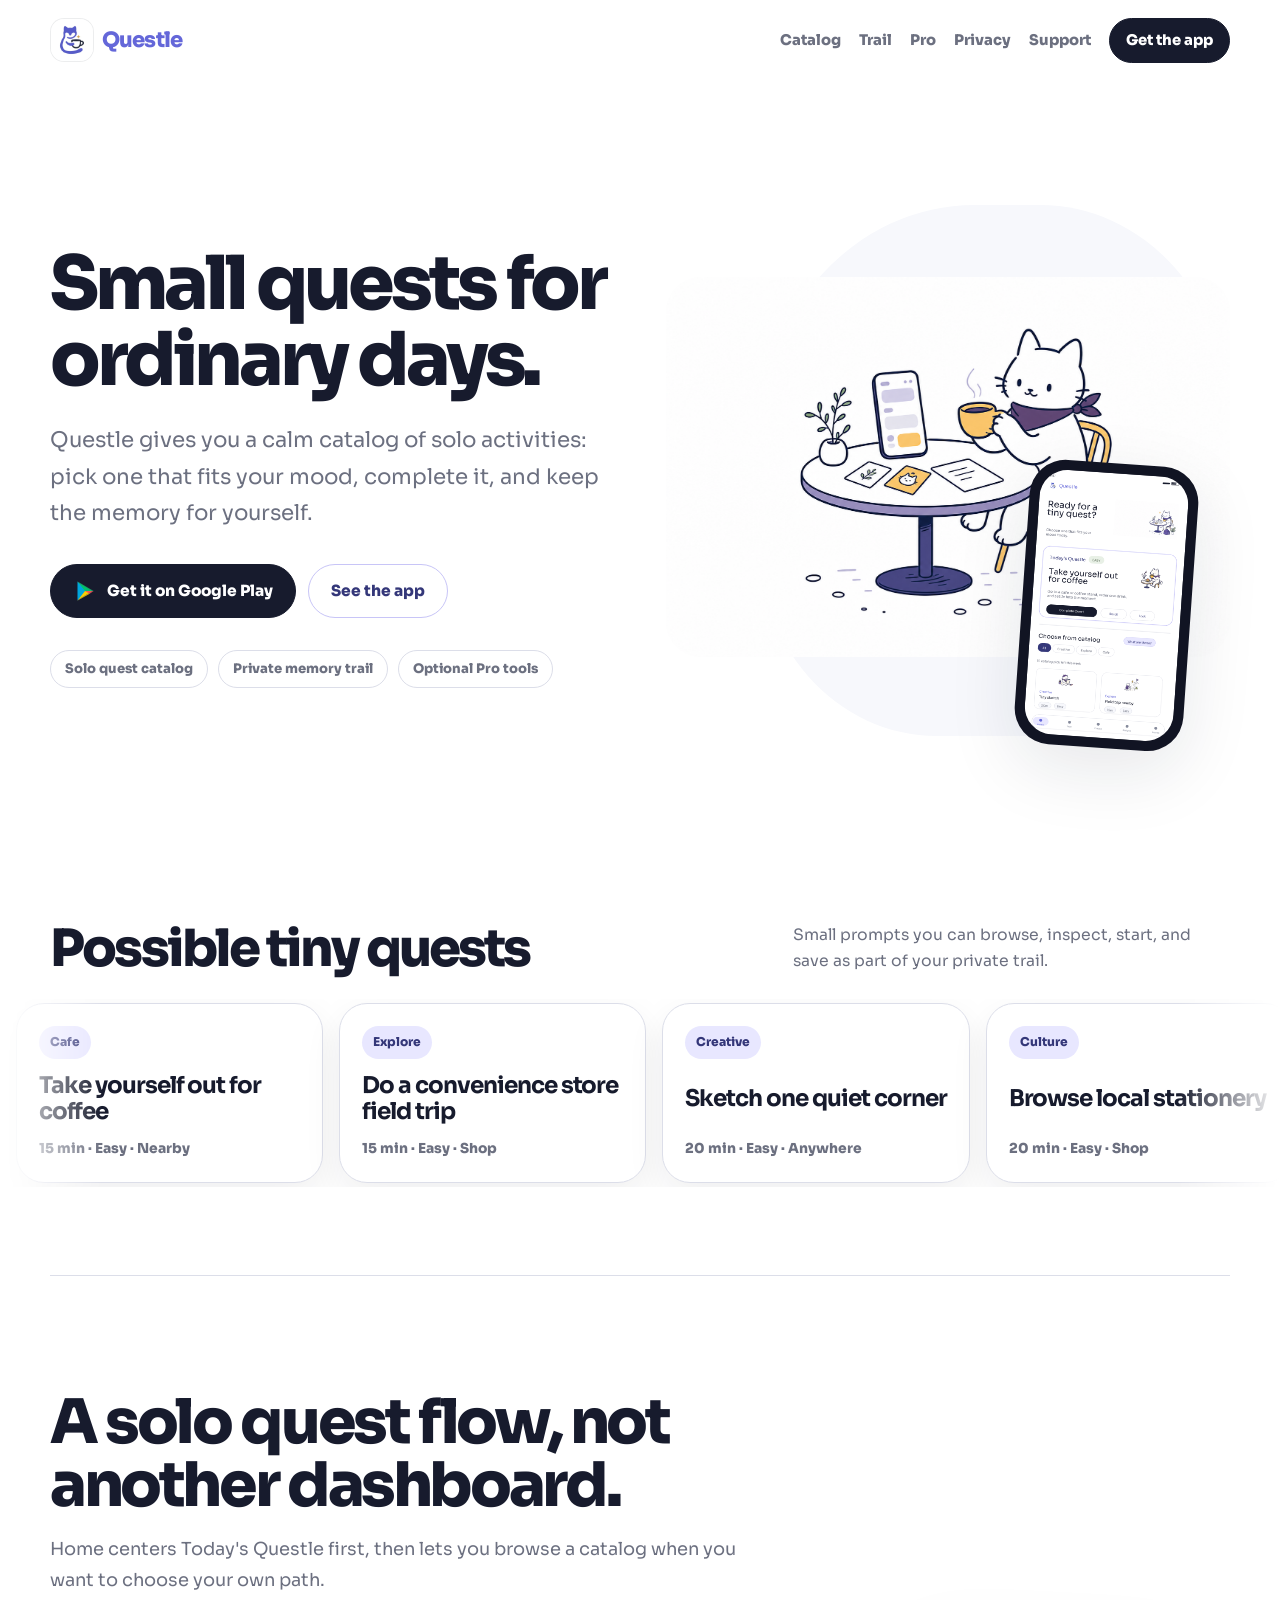
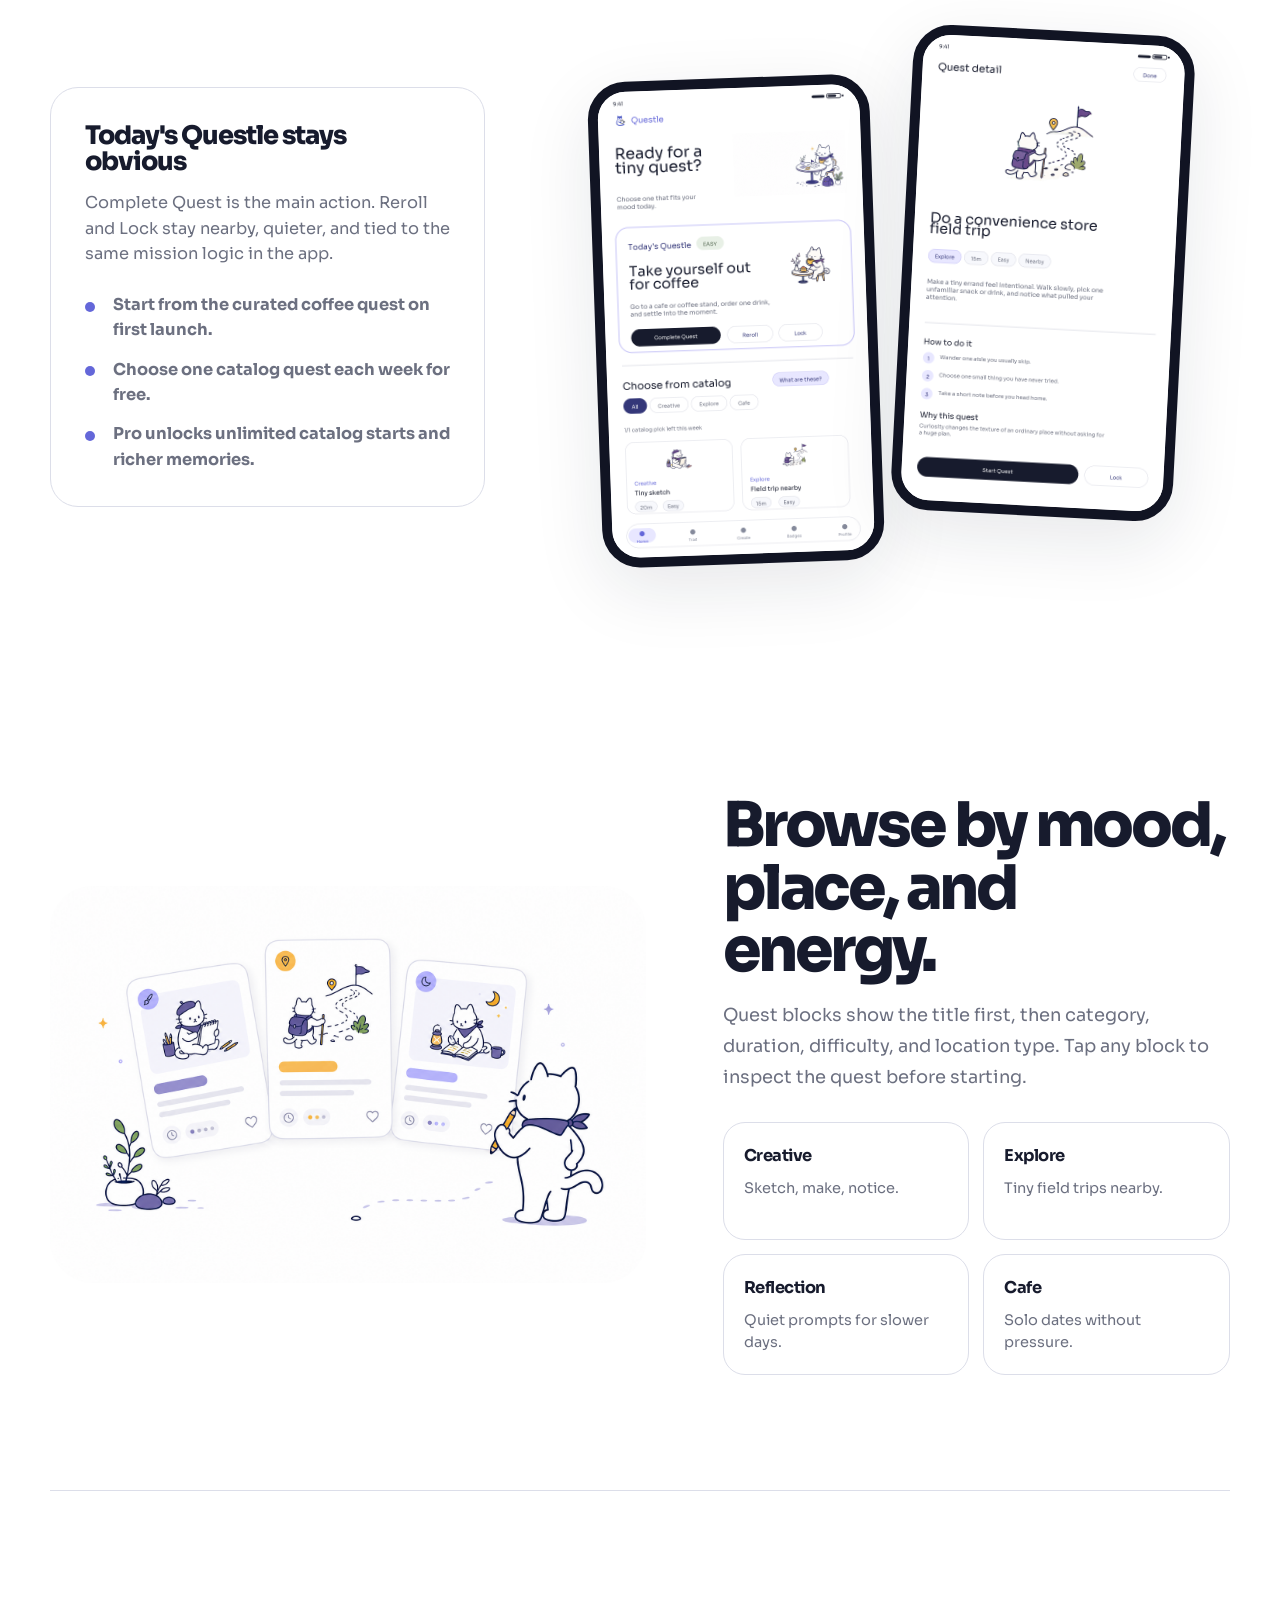
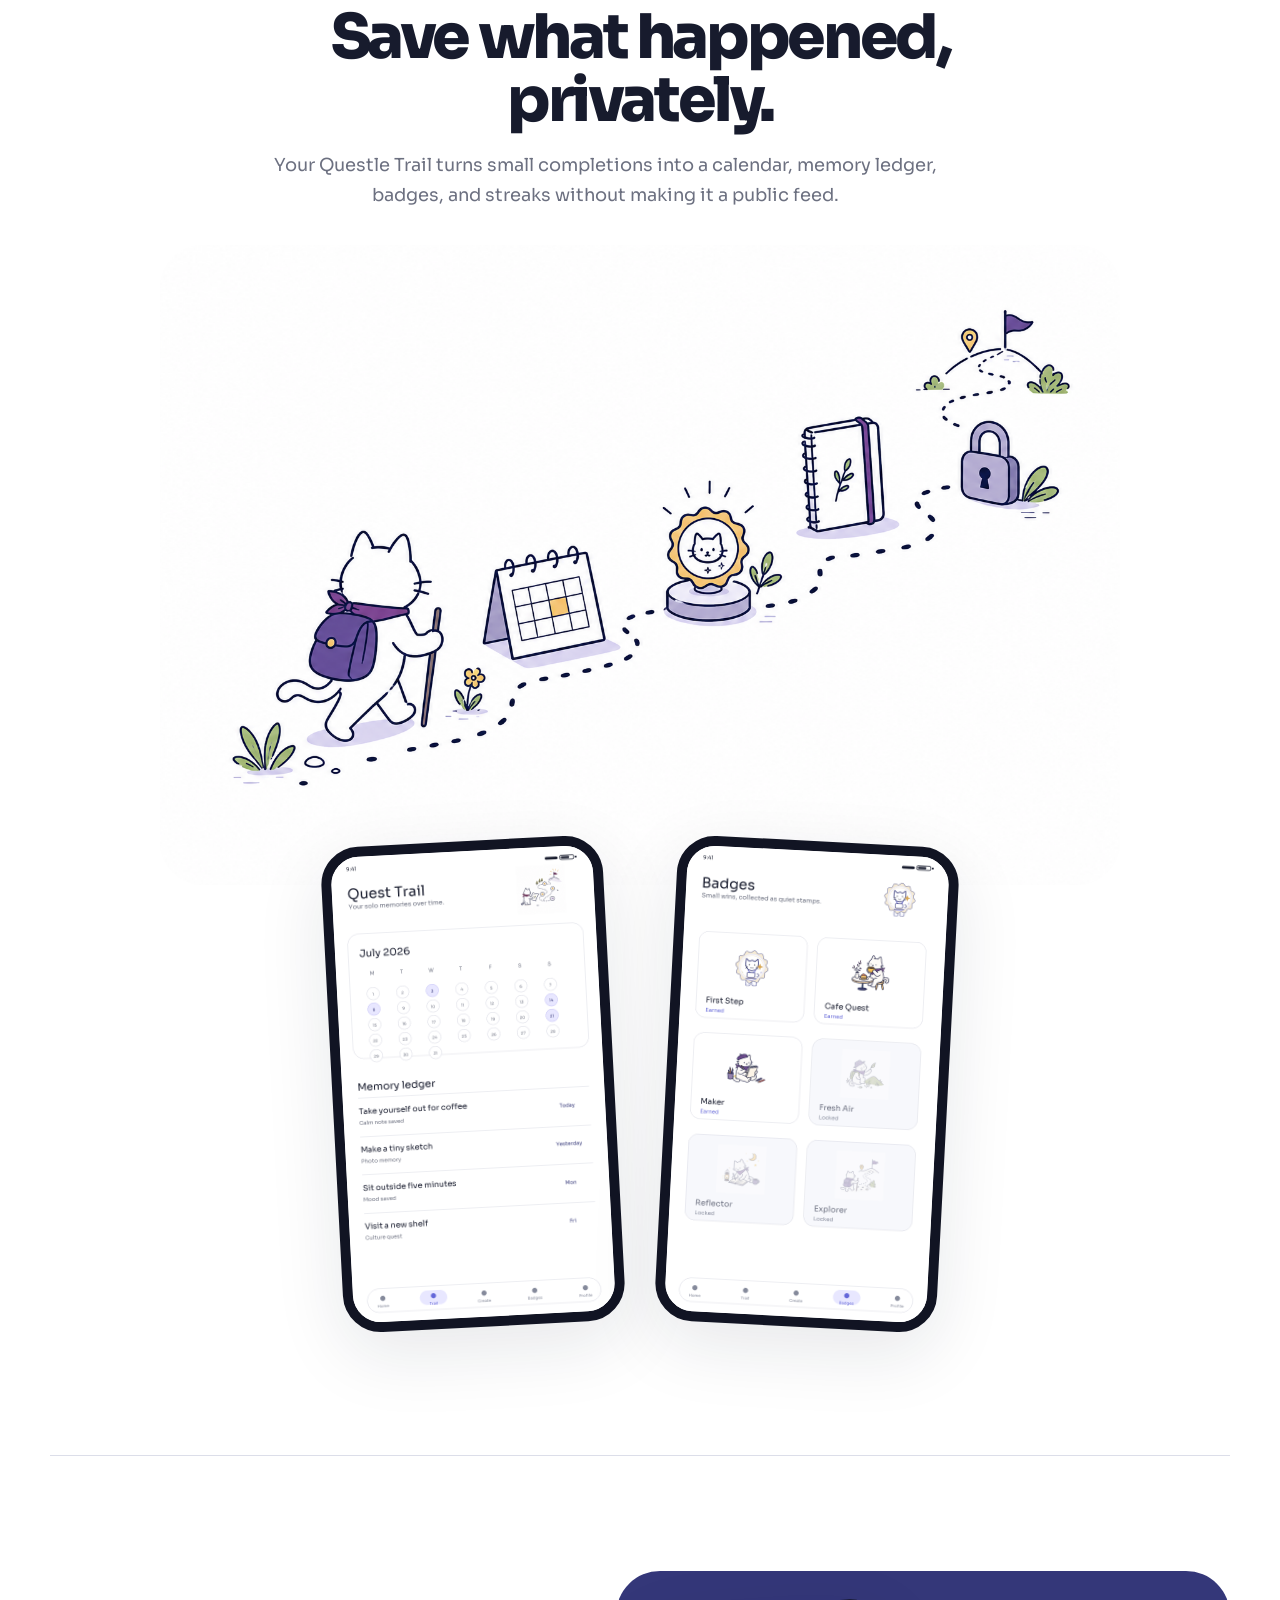
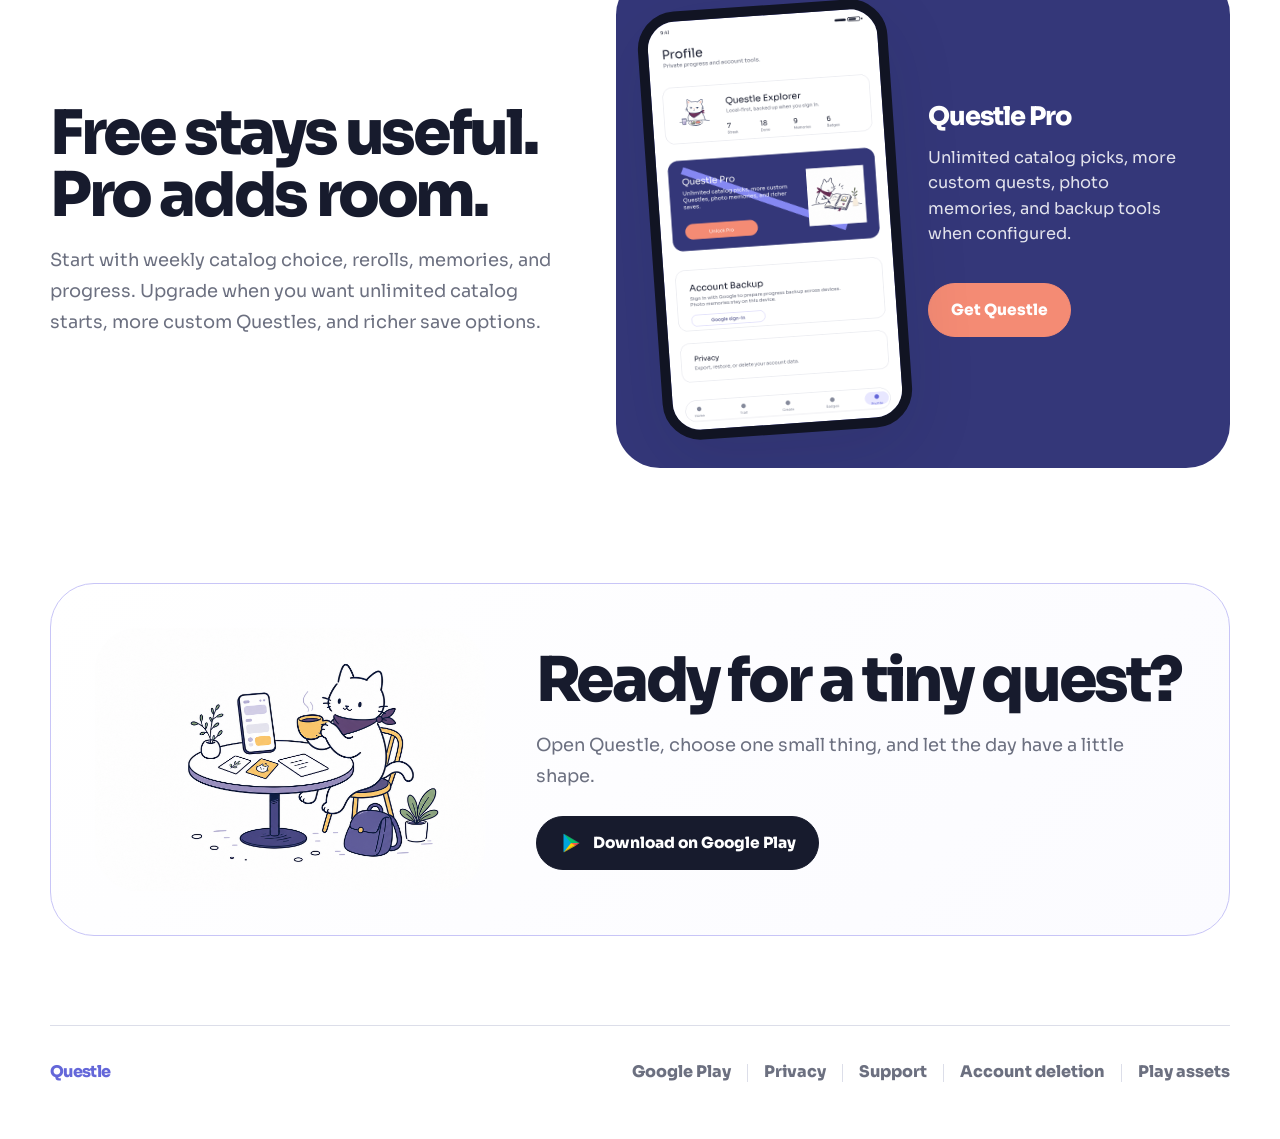
==== commit 0c7ba106: "Add looping quest carousel to Questle site" ====
--- a/index.html
+++ b/index.html
@@ -62,6 +62,81 @@
       </div>
     </section>
 
+    <section class="quest-carousel" aria-labelledby="quest-carousel-title">
+      <div class="quest-carousel-heading">
+        <h2 id="quest-carousel-title">Possible tiny quests</h2>
+        <p>Small prompts you can browse, inspect, start, and save as part of your private trail.</p>
+      </div>
+      <div class="quest-marquee" aria-label="Looping examples of Questle solo quests">
+        <div class="quest-marquee-track">
+          <div class="quest-marquee-set">
+            <article class="quest-pill">
+              <span class="quest-pill-category">Cafe</span>
+              <strong>Take yourself out for coffee</strong>
+              <span>15 min · Easy · Nearby</span>
+            </article>
+            <article class="quest-pill">
+              <span class="quest-pill-category">Explore</span>
+              <strong>Do a convenience store field trip</strong>
+              <span>15 min · Easy · Shop</span>
+            </article>
+            <article class="quest-pill">
+              <span class="quest-pill-category">Creative</span>
+              <strong>Sketch one quiet corner</strong>
+              <span>20 min · Easy · Anywhere</span>
+            </article>
+            <article class="quest-pill">
+              <span class="quest-pill-category">Culture</span>
+              <strong>Browse local stationery</strong>
+              <span>20 min · Easy · Shop</span>
+            </article>
+            <article class="quest-pill">
+              <span class="quest-pill-category">Reflection</span>
+              <strong>Write a letter to your week</strong>
+              <span>10 min · Calm · Home</span>
+            </article>
+            <article class="quest-pill">
+              <span class="quest-pill-category">Nature</span>
+              <strong>Find three small signs of weather</strong>
+              <span>12 min · Easy · Outside</span>
+            </article>
+          </div>
+          <div class="quest-marquee-set" aria-hidden="true">
+            <article class="quest-pill">
+              <span class="quest-pill-category">Cafe</span>
+              <strong>Take yourself out for coffee</strong>
+              <span>15 min · Easy · Nearby</span>
+            </article>
+            <article class="quest-pill">
+              <span class="quest-pill-category">Explore</span>
+              <strong>Do a convenience store field trip</strong>
+              <span>15 min · Easy · Shop</span>
+            </article>
+            <article class="quest-pill">
+              <span class="quest-pill-category">Creative</span>
+              <strong>Sketch one quiet corner</strong>
+              <span>20 min · Easy · Anywhere</span>
+            </article>
+            <article class="quest-pill">
+              <span class="quest-pill-category">Culture</span>
+              <strong>Browse local stationery</strong>
+              <span>20 min · Easy · Shop</span>
+            </article>
+            <article class="quest-pill">
+              <span class="quest-pill-category">Reflection</span>
+              <strong>Write a letter to your week</strong>
+              <span>10 min · Calm · Home</span>
+            </article>
+            <article class="quest-pill">
+              <span class="quest-pill-category">Nature</span>
+              <strong>Find three small signs of weather</strong>
+              <span>12 min · Easy · Outside</span>
+            </article>
+          </div>
+        </div>
+      </div>
+    </section>
+
     <section id="inside" class="section app-showcase">
       <div class="section-heading">
         <h2>A solo quest flow, not another dashboard.</h2>
--- a/assets/css/questle.css
+++ b/assets/css/questle.css
@@ -295,6 +295,107 @@
   border-radius: 28px;
 }
 
+.quest-carousel {
+  width: 100%;
+  padding: clamp(16px, 3vw, 28px) 0 clamp(54px, 7vw, 88px);
+  overflow: hidden;
+}
+
+.quest-carousel-heading {
+  width: var(--page);
+  margin: 0 auto 24px;
+  display: grid;
+  grid-template-columns: minmax(0, 0.76fr) minmax(280px, 0.48fr);
+  gap: clamp(20px, 4vw, 54px);
+  align-items: end;
+}
+
+.quest-carousel-heading h2 {
+  margin: 0;
+  font-size: clamp(2rem, 4vw, 3.7rem);
+}
+
+.quest-carousel-heading p {
+  margin: 0;
+  color: var(--muted);
+  font-size: clamp(0.98rem, 1.2vw, 1.1rem);
+  line-height: 1.65;
+}
+
+.quest-marquee {
+  position: relative;
+  display: flex;
+  overflow: hidden;
+  -webkit-mask-image: linear-gradient(90deg, transparent, #000 8%, #000 92%, transparent);
+  mask-image: linear-gradient(90deg, transparent, #000 8%, #000 92%, transparent);
+}
+
+.quest-marquee-track {
+  display: flex;
+  width: max-content;
+  padding: 4px 16px;
+  animation: quest-scroll 34s linear infinite;
+}
+
+.quest-marquee-set {
+  display: flex;
+  flex: 0 0 auto;
+  gap: 16px;
+  padding-right: 16px;
+}
+
+.quest-marquee:hover .quest-marquee-track {
+  animation-play-state: paused;
+}
+
+.quest-pill {
+  width: clamp(238px, 24vw, 330px);
+  min-height: 176px;
+  padding: 22px;
+  display: flex;
+  flex: 0 0 auto;
+  flex-direction: column;
+  justify-content: space-between;
+  gap: 14px;
+  border: 1px solid var(--line);
+  border-radius: 28px;
+  background: var(--surface);
+  box-shadow: var(--shadow-soft);
+}
+
+.quest-pill-category {
+  align-self: flex-start;
+  padding: 7px 11px;
+  border-radius: 999px;
+  color: var(--primary-deep);
+  background: var(--primary-soft);
+  font-size: 0.76rem;
+  font-weight: 900;
+}
+
+.quest-pill strong {
+  color: var(--ink);
+  font-size: clamp(1.18rem, 1.8vw, 1.48rem);
+  line-height: 1.12;
+  letter-spacing: -0.045em;
+}
+
+.quest-pill span:last-child {
+  color: var(--muted);
+  font-size: 0.86rem;
+  font-weight: 800;
+}
+
+@keyframes quest-scroll {
+  from {
+    transform: translateX(0);
+  }
+
+  to {
+    transform: translateX(-50%);
+  }
+}
+
 .section {
   padding: clamp(70px, 9vw, 120px) 0;
   border-top: 1px solid var(--line);
@@ -709,6 +810,11 @@
   .pro-card {
     grid-template-columns: minmax(180px, 250px) minmax(0, 1fr);
   }
+
+  .quest-carousel-heading {
+    grid-template-columns: 1fr;
+    align-items: start;
+  }
 }
 
 @media (max-width: 760px) {
@@ -748,6 +854,31 @@
 
   .hero-art {
     width: 100%;
+  }
+
+  .quest-carousel {
+    padding-top: 0;
+  }
+
+  .quest-marquee {
+    -webkit-mask-image: linear-gradient(90deg, transparent, #000 5%, #000 95%, transparent);
+    mask-image: linear-gradient(90deg, transparent, #000 5%, #000 95%, transparent);
+  }
+
+  .quest-marquee-track {
+    animation-duration: 28s;
+  }
+
+  .quest-marquee-set {
+    gap: 12px;
+    padding-right: 12px;
+  }
+
+  .quest-pill {
+    width: min(78vw, 292px);
+    min-height: 162px;
+    padding: 19px;
+    border-radius: 24px;
   }
 
   .screen-pair,
@@ -805,4 +936,8 @@
   .phone-card {
     transform: none !important;
   }
-}
+
+  .quest-marquee-track {
+    animation: none !important;
+  }
+}
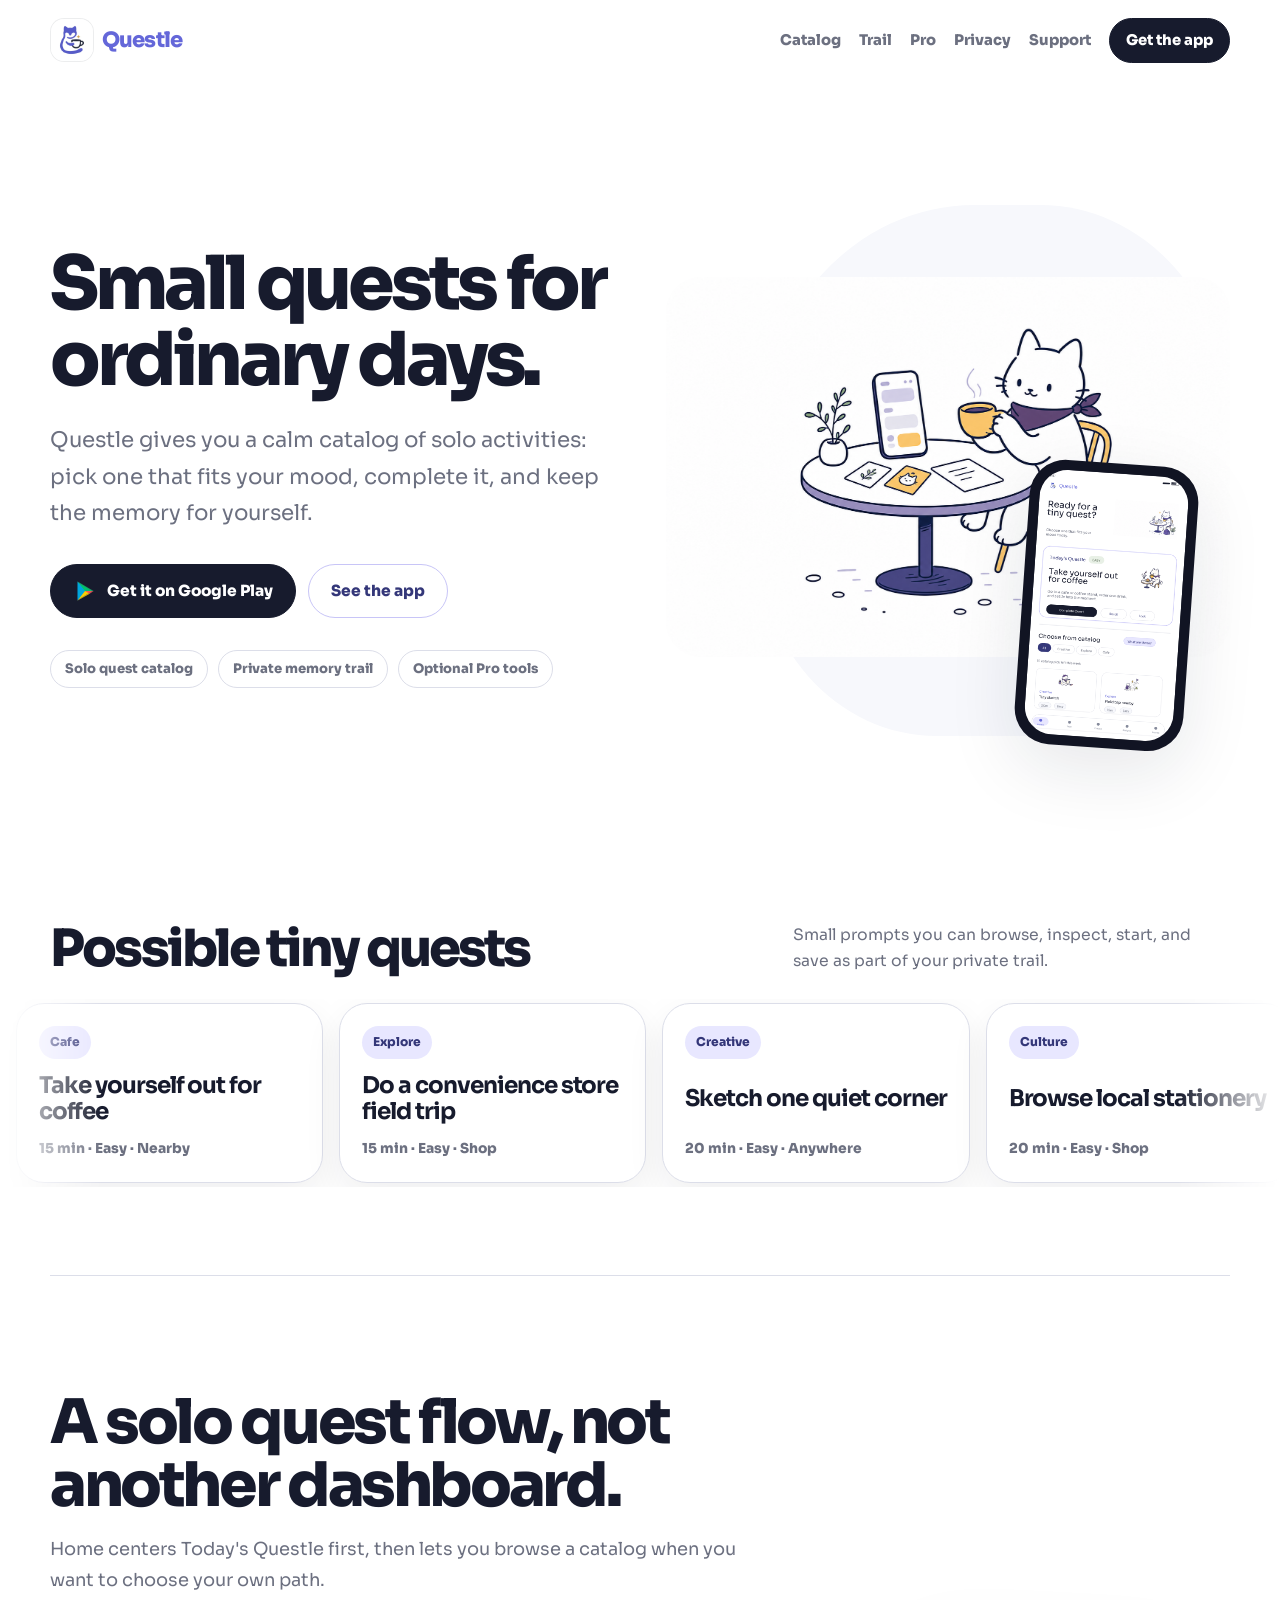
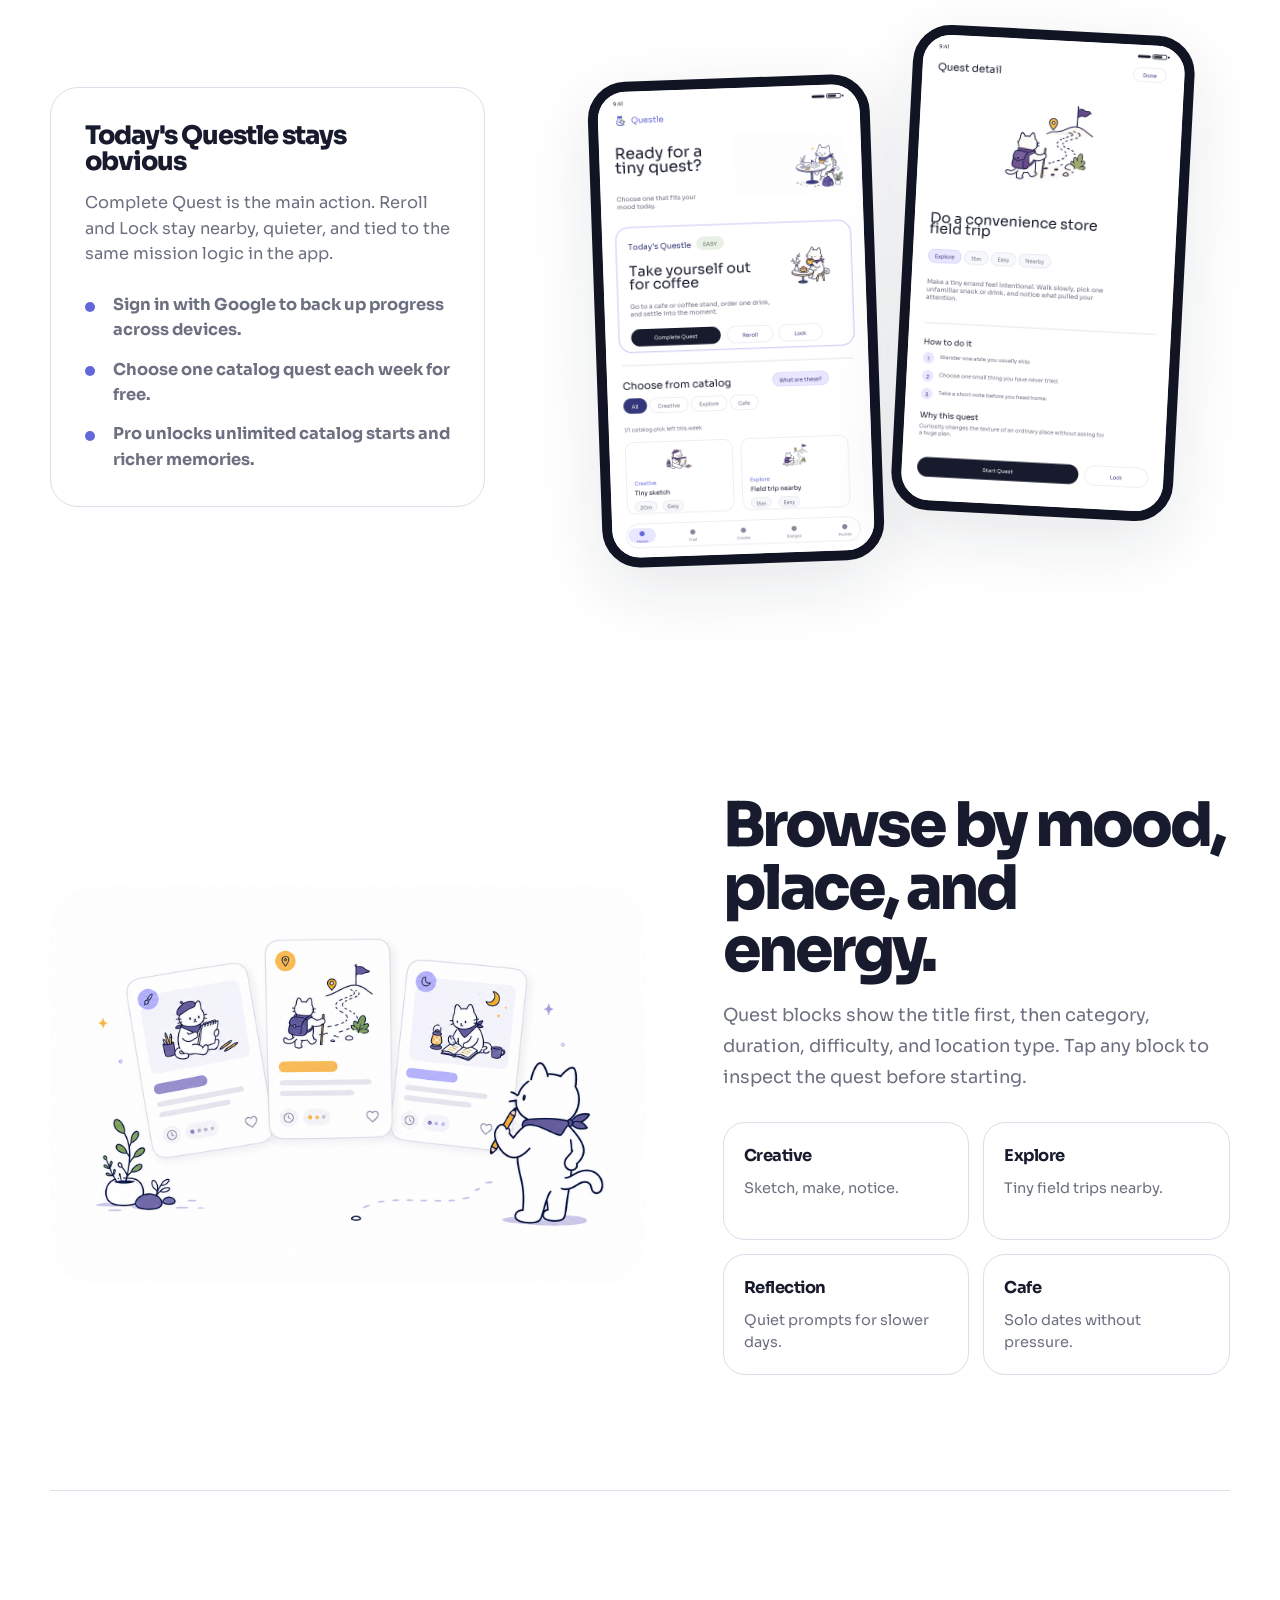
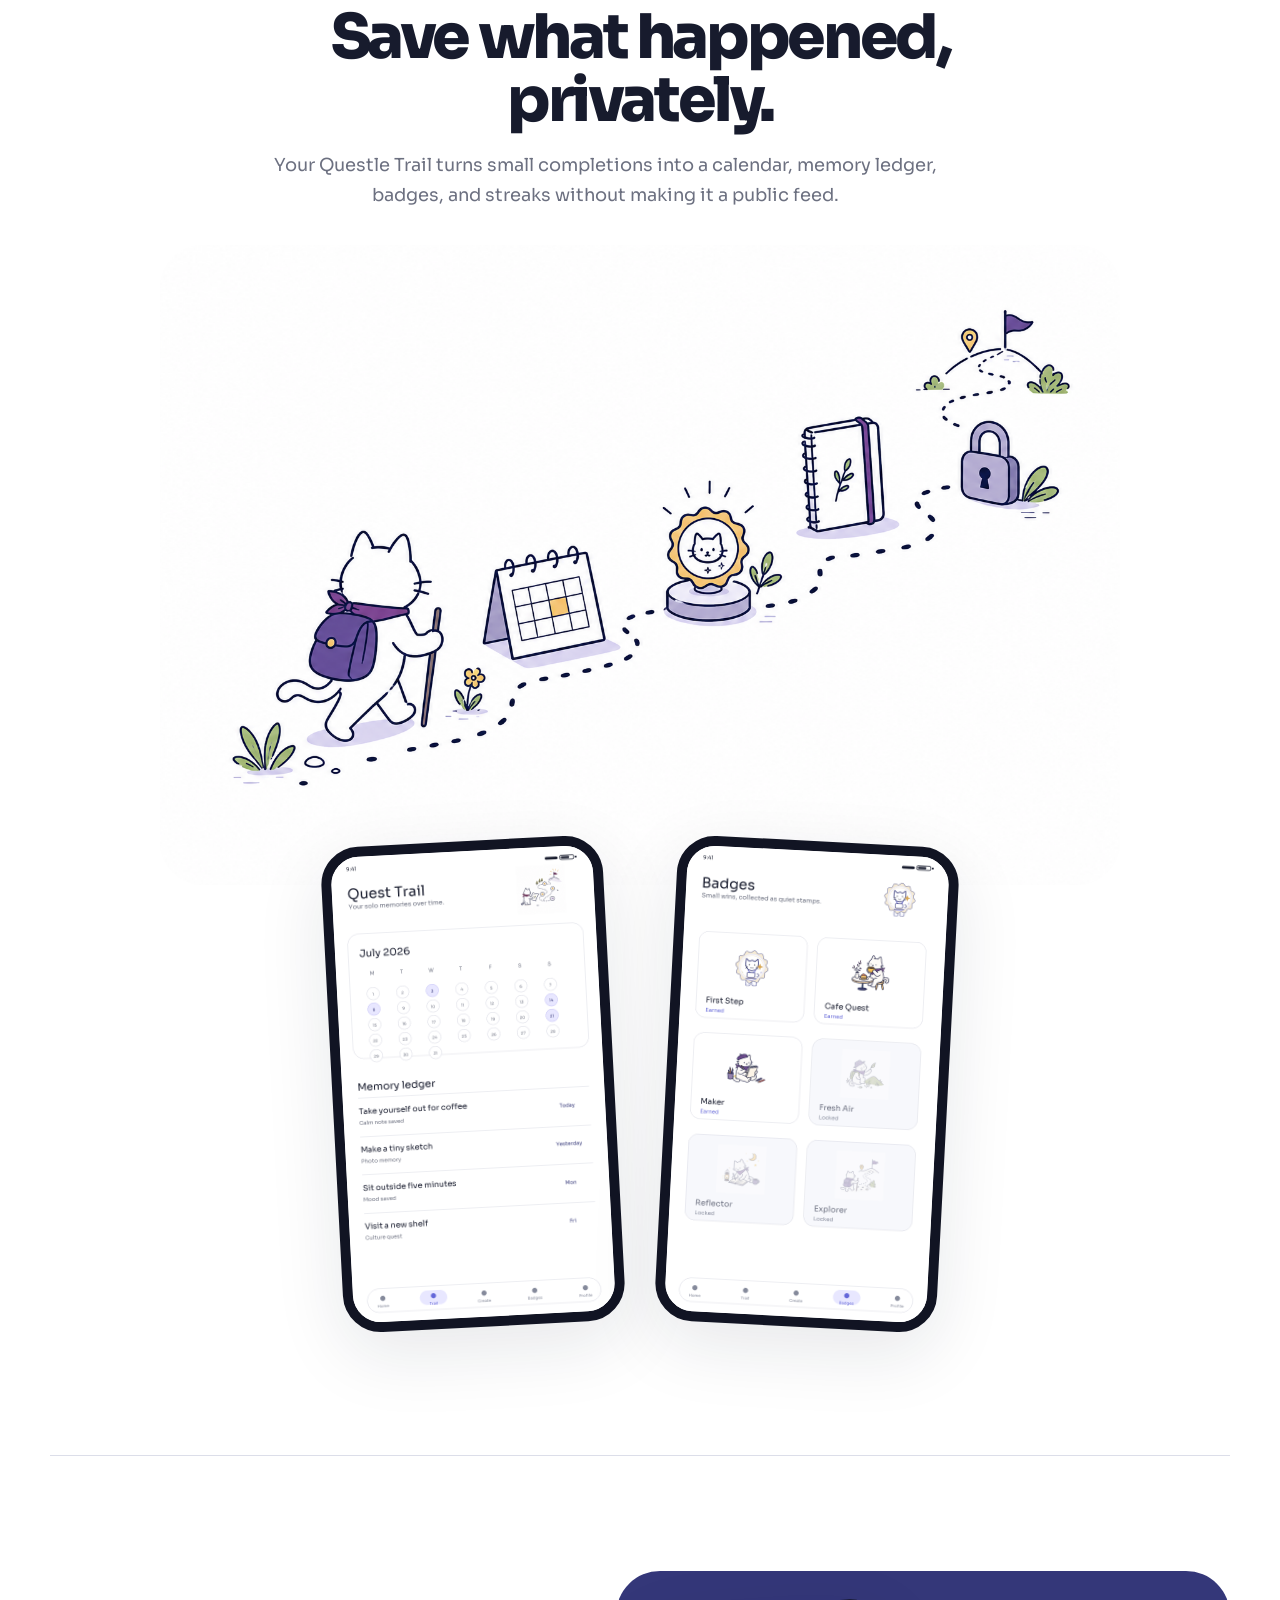
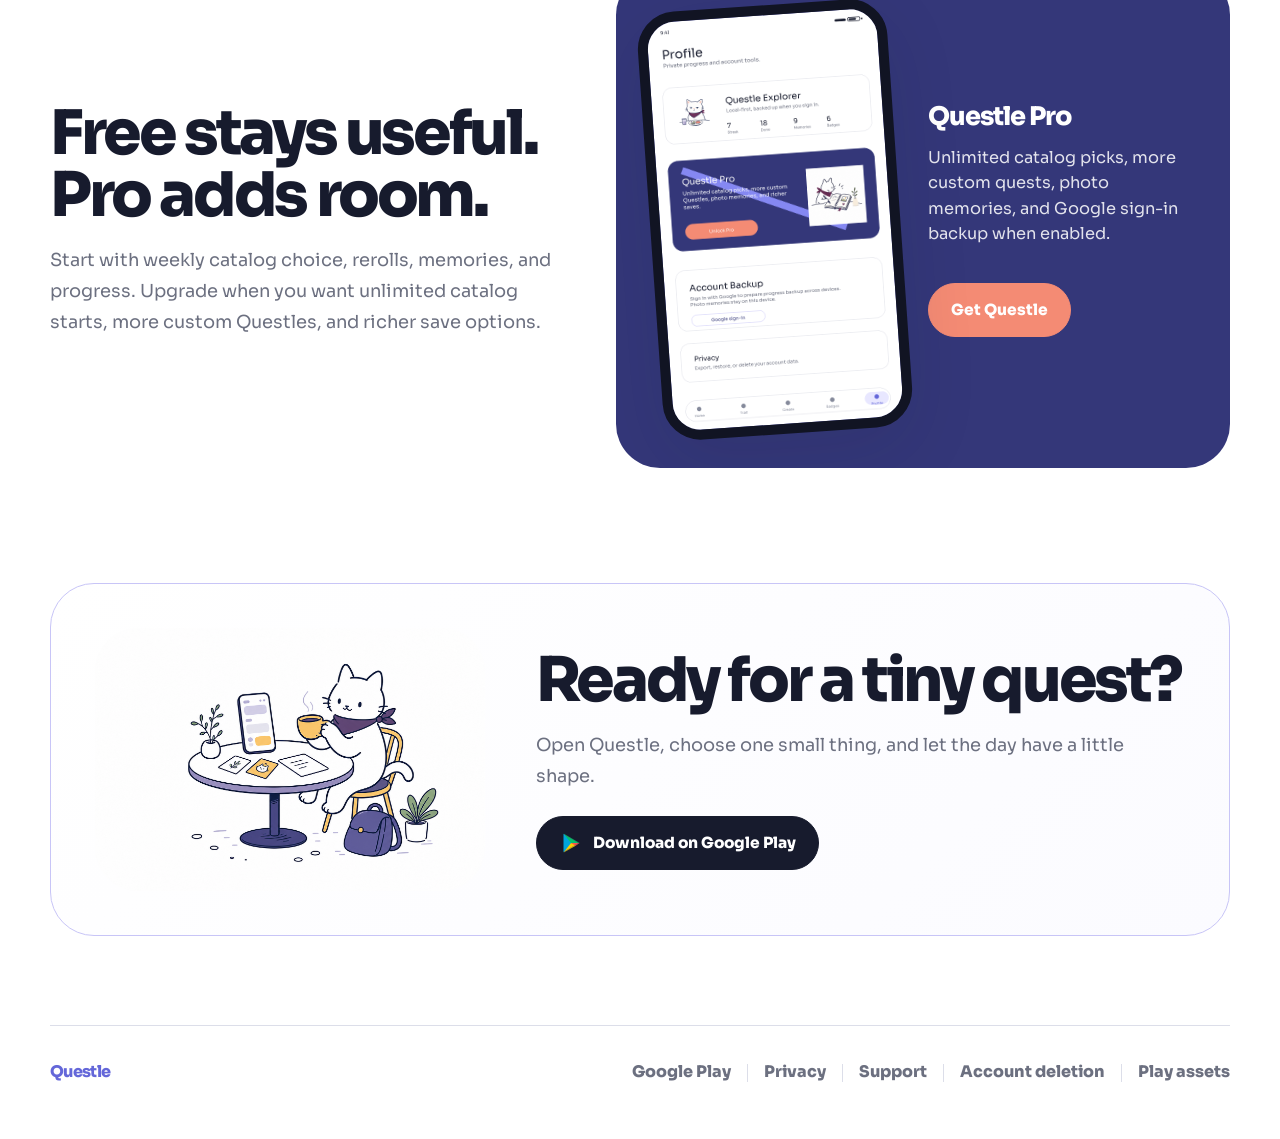
==== commit 1c70faad: "Clarify Questle backup flow copy" ====
--- a/index.html
+++ b/index.html
@@ -147,7 +147,7 @@
           <h3>Today's Questle stays obvious</h3>
           <p>Complete Quest is the main action. Reroll and Lock stay nearby, quieter, and tied to the same mission logic in the app.</p>
           <ul class="feature-list">
-            <li>Start from the curated coffee quest on first launch.</li>
+            <li>Sign in with Google to back up progress across devices.</li>
             <li>Choose one catalog quest each week for free.</li>
             <li>Pro unlocks unlimited catalog starts and richer memories.</li>
           </ul>
@@ -212,7 +212,7 @@
         <img src="/assets/marketing/google-play/phone-05-profile-pro-backup-1080x1920.png" width="1080" height="1920" alt="Questle Profile screen with Pro benefits and account backup tools." loading="lazy" decoding="async">
         <div>
           <h3>Questle Pro</h3>
-          <p>Unlimited catalog picks, more custom quests, photo memories, and backup tools when configured.</p>
+          <p>Unlimited catalog picks, more custom quests, photo memories, and Google sign-in backup when enabled.</p>
           <a class="button primary" href="https://play.google.com/store/apps/details?id=com.vincevence.questle&hl=en">Get Questle</a>
         </div>
       </div>
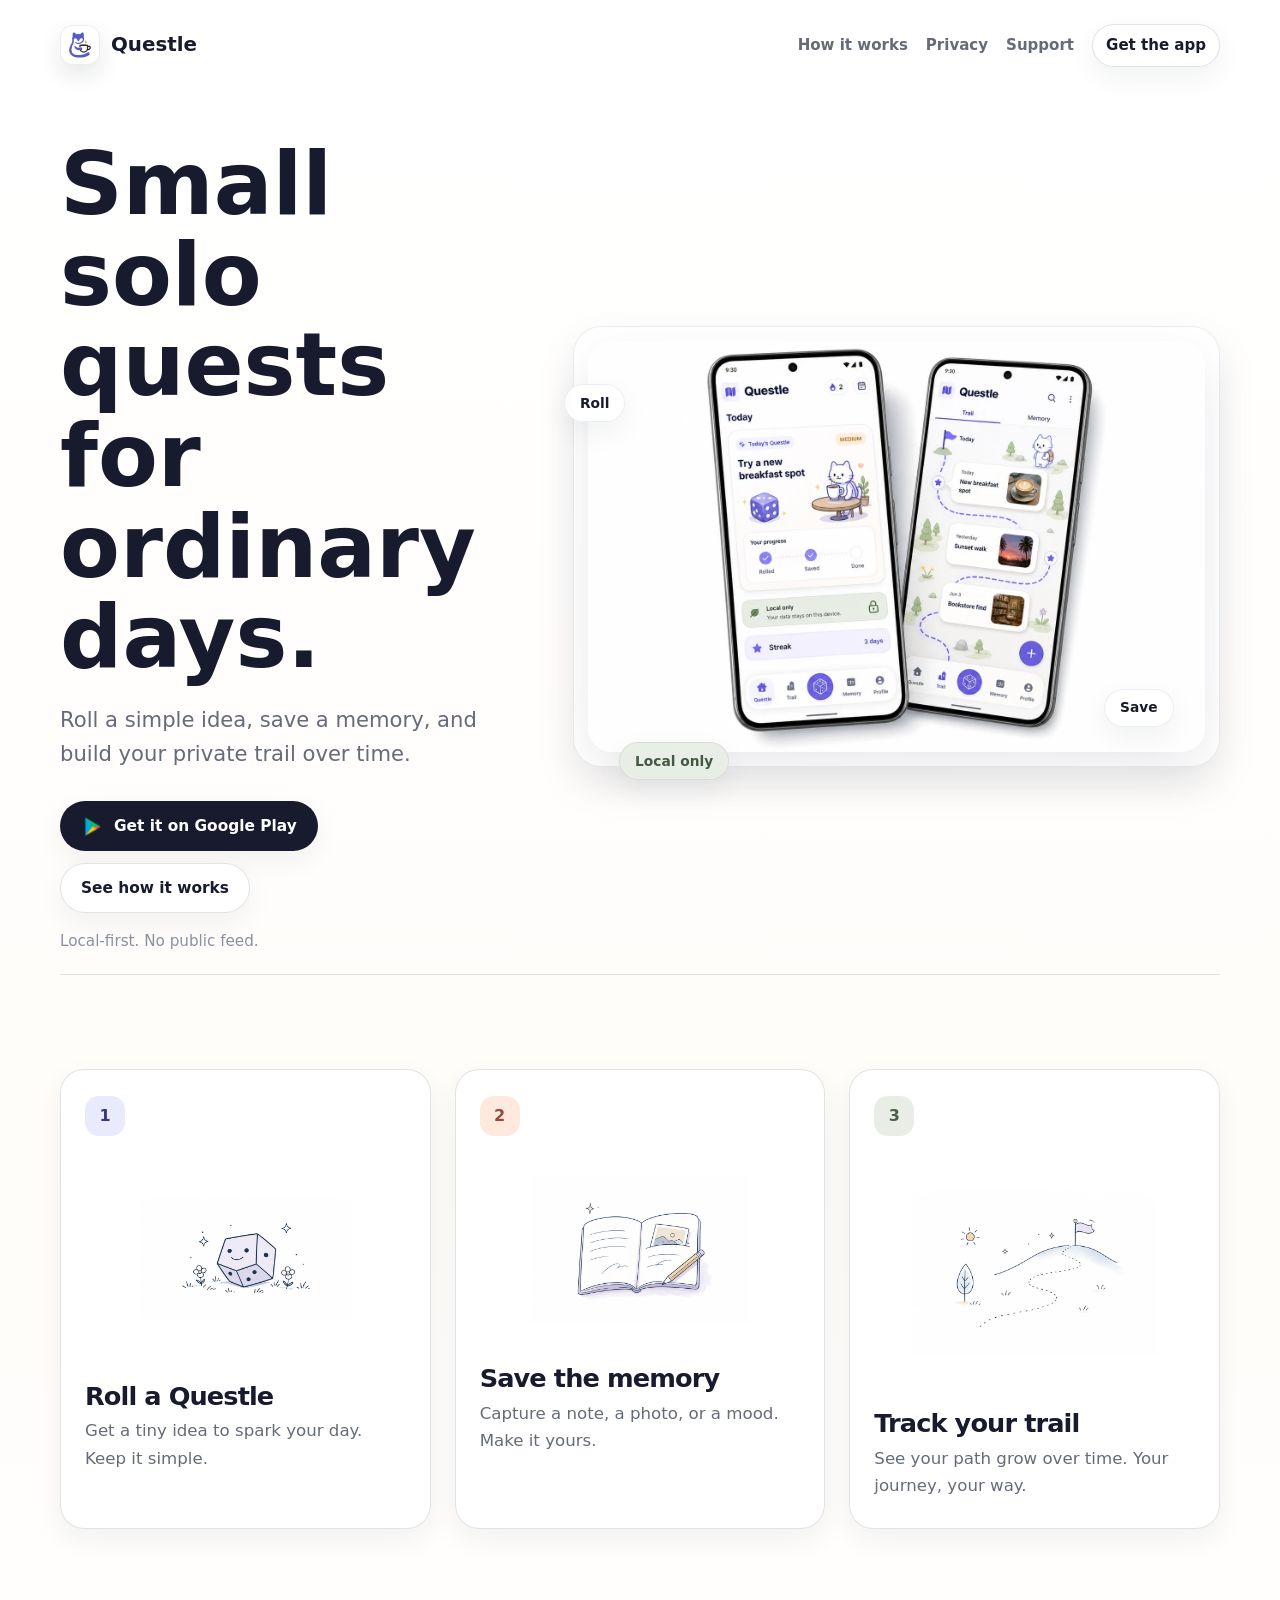
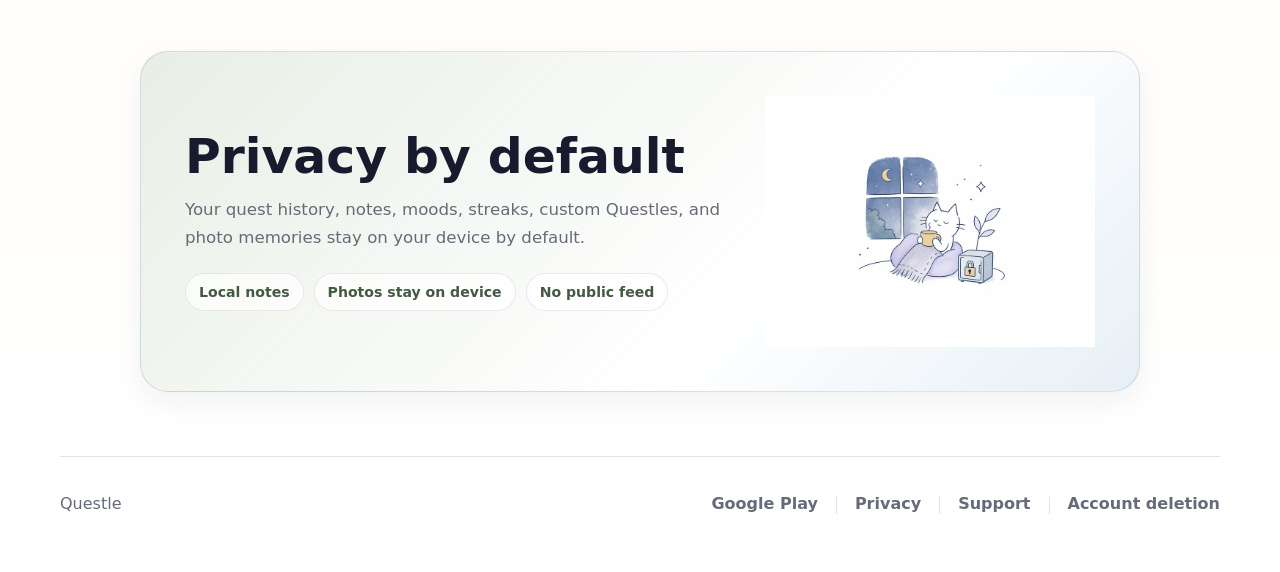
==== commit c27dfc90: "Improve Questle mobile hero and motion" ====
--- a/index.html
+++ b/index.html
@@ -3,242 +3,94 @@
 <head>
   <meta charset="utf-8">
   <meta name="viewport" content="width=device-width, initial-scale=1">
-  <title>Questle - Tiny solo quests for ordinary days</title>
-  <meta name="description" content="Questle is a calm solo quest app for browsing tiny everyday missions, completing one today, and saving a private memory trail.">
+  <title>Questle — Small solo quests for ordinary days</title>
+  <meta name="description" content="Questle is a local-first solo quest app for small everyday activities, memories, and a private trail over time.">
   <meta name="theme-color" content="#ffffff">
-  <meta property="og:title" content="Questle - Tiny solo quests for ordinary days">
-  <meta property="og:description" content="Browse a solo quest catalog, choose one for today, save memories, and grow a private Questle trail.">
+  <meta property="og:title" content="Questle — Small solo quests for ordinary days">
+  <meta property="og:description" content="Roll a simple idea, save a memory, and build your private Questle trail over time.">
   <meta property="og:type" content="website">
   <meta property="og:url" content="https://questle.org/">
-  <meta property="og:image" content="https://questle.org/assets/marketing/google-play/feature-graphic-1024x500.png">
+  <meta property="og:image" content="https://questle.org/assets/marketing/questle-phone-showcase.webp">
   <link rel="canonical" href="https://questle.org/">
   <link rel="icon" href="/favicon.ico" sizes="any">
   <link rel="apple-touch-icon" href="/apple-touch-icon.png">
-  <link rel="preload" as="font" href="/assets/fonts/Sora.ttf" type="font/ttf" crossorigin>
-  <link rel="preload" as="image" href="/assets/questle-site/questle-hero-cafe.png" type="image/png">
+  <link rel="preload" as="image" href="/assets/marketing/questle-phone-showcase.webp" type="image/webp">
   <link rel="stylesheet" href="/assets/css/questle.css">
-  <script src="/assets/js/questle.js?v=20260704" defer></script>
+  <script src="/assets/js/questle.js?v=20260709" defer></script>
 </head>
 <body>
+  <a class="skip-link" href="#main">Skip to content</a>
   <header class="site-header">
-    <a class="brand" href="/" aria-label="Questle home">
-      <img class="app-icon" src="/assets/brand/questle-app-icon.webp" width="44" height="44" alt="" aria-hidden="true" decoding="async">
-      <span>Questle</span>
-    </a>
+    <a class="brand" href="/"><img class="app-icon" src="/assets/brand/questle-app-icon.webp" width="40" height="40" alt="" aria-hidden="true" decoding="async"><span>Questle</span></a>
     <nav class="nav-links" aria-label="Primary navigation">
-      <a href="#catalog">Catalog</a>
-      <a href="#trail">Trail</a>
-      <a href="#pro">Pro</a>
-      <a href="/privacy/">Privacy</a>
+      <a href="#how">How it works</a>
+      <a href="#privacy">Privacy</a>
       <a href="/support/">Support</a>
       <a class="nav-pill" href="https://play.google.com/store/apps/details?id=com.vincevence.questle&hl=en">Get the app</a>
     </nav>
   </header>
 
-  <main>
+  <main id="main">
     <section class="hero">
       <div class="hero-copy">
-        <h1>Small quests for ordinary days.</h1>
-        <p class="lede">Questle gives you a calm catalog of solo activities: pick one that fits your mood, complete it, and keep the memory for yourself.</p>
+        <h1>Small solo quests for ordinary days.</h1>
+        <p class="lede">Roll a simple idea, save a memory, and build your private trail over time.</p>
         <div class="actions">
-          <a class="button primary" href="https://play.google.com/store/apps/details?id=com.vincevence.questle&hl=en">
-            <img class="play-logo" src="/assets/brand/google-play-mark.png" width="24" height="24" alt="" aria-hidden="true" decoding="async">
-            Get it on Google Play
-          </a>
-          <a class="button secondary" href="#inside">See the app</a>
+          <a class="button primary" href="https://play.google.com/store/apps/details?id=com.vincevence.questle&hl=en"><img class="play-logo" src="/assets/brand/google-play-mark.png" width="24" height="24" alt="" aria-hidden="true" decoding="async">Get it on Google Play</a>
+          <a class="button secondary" href="#how">See how it works</a>
         </div>
-        <div class="trust-strip" aria-label="Questle release highlights">
-          <span>Solo quest catalog</span>
-          <span>Private memory trail</span>
-          <span>Optional Pro tools</span>
+        <p class="microcopy">Local-first. No public feed.</p>
+      </div>
+      <figure class="hero-showcase" aria-label="Questle app preview">
+        <img src="/assets/marketing/questle-phone-showcase.webp" width="1440" height="960" alt="Two Questle phone mockups showing a daily quest card and private trail screen." decoding="async" fetchpriority="high">
+        <figcaption class="showcase-chip chip-roll">Roll</figcaption>
+        <figcaption class="showcase-chip chip-save">Save</figcaption>
+        <figcaption class="showcase-chip chip-private">Local only</figcaption>
+      </figure>
+    </section>
+
+    <section id="how" class="section steps-section" aria-label="How Questle works">
+      <article class="step-card" tabindex="0">
+        <div class="number-chip">1</div>
+        <div class="step-art"><img src="/assets/illustrations/questle-dice.webp" width="900" height="750" alt="A simple hand-drawn die on grass with tiny flowers and sparkles." loading="lazy" decoding="async"></div>
+        <h2>Roll a Questle</h2>
+        <p>Get a tiny idea to spark your day. Keep it simple.</p>
+      </article>
+      <article class="step-card" tabindex="0">
+        <div class="number-chip">2</div>
+        <div class="step-art"><img src="/assets/illustrations/questle-notebook.webp" width="900" height="686" alt="An open hand-drawn notebook with a tucked photo and pencil." loading="lazy" decoding="async"></div>
+        <h2>Save the memory</h2>
+        <p>Capture a note, a photo, or a mood. Make it yours.</p>
+      </article>
+      <article class="step-card" tabindex="0">
+        <div class="number-chip">3</div>
+        <div class="step-art route-art"><img src="/assets/illustrations/questle-trail.webp" width="900" height="758" alt="A winding hand-drawn trail leading to a small quest flag." loading="lazy" decoding="async"></div>
+        <h2>Track your trail</h2>
+        <p>See your path grow over time. Your journey, your way.</p>
+      </article>
+    </section>
+
+    <section id="privacy" class="section privacy-band">
+      <div class="privacy-copy">
+        <h2>Privacy by default</h2>
+        <p>Your quest history, notes, moods, streaks, custom Questles, and photo memories stay on your device by default.</p>
+        <div class="privacy-points" aria-label="Privacy highlights">
+          <span>Local notes</span>
+          <span>Photos stay on device</span>
+          <span>No public feed</span>
         </div>
       </div>
-
-      <div class="hero-stage" aria-label="Questle product preview">
-        <img class="hero-art" src="/assets/questle-site/questle-hero-cafe.png" width="1528" height="1029" alt="Questle mascot at a cafe table beside a phone showing simple app cards." decoding="async" fetchpriority="high">
-        <figure class="phone-card phone-card-home">
-          <img src="/assets/marketing/google-play/phone-01-home-catalog-1080x1920.png" width="1080" height="1920" alt="Questle Home catalog with Today's Questle and browseable quest cards." decoding="async">
-        </figure>
-      </div>
-    </section>
-
-    <section class="quest-carousel" aria-labelledby="quest-carousel-title">
-      <div class="quest-carousel-heading">
-        <h2 id="quest-carousel-title">Possible tiny quests</h2>
-        <p>Small prompts you can browse, inspect, start, and save as part of your private trail.</p>
-      </div>
-      <div class="quest-marquee" aria-label="Looping examples of Questle solo quests">
-        <div class="quest-marquee-track">
-          <div class="quest-marquee-set">
-            <article class="quest-pill">
-              <span class="quest-pill-category">Cafe</span>
-              <strong>Take yourself out for coffee</strong>
-              <span>15 min · Easy · Nearby</span>
-            </article>
-            <article class="quest-pill">
-              <span class="quest-pill-category">Explore</span>
-              <strong>Do a convenience store field trip</strong>
-              <span>15 min · Easy · Shop</span>
-            </article>
-            <article class="quest-pill">
-              <span class="quest-pill-category">Creative</span>
-              <strong>Sketch one quiet corner</strong>
-              <span>20 min · Easy · Anywhere</span>
-            </article>
-            <article class="quest-pill">
-              <span class="quest-pill-category">Culture</span>
-              <strong>Browse local stationery</strong>
-              <span>20 min · Easy · Shop</span>
-            </article>
-            <article class="quest-pill">
-              <span class="quest-pill-category">Reflection</span>
-              <strong>Write a letter to your week</strong>
-              <span>10 min · Calm · Home</span>
-            </article>
-            <article class="quest-pill">
-              <span class="quest-pill-category">Nature</span>
-              <strong>Find three small signs of weather</strong>
-              <span>12 min · Easy · Outside</span>
-            </article>
-          </div>
-          <div class="quest-marquee-set" aria-hidden="true">
-            <article class="quest-pill">
-              <span class="quest-pill-category">Cafe</span>
-              <strong>Take yourself out for coffee</strong>
-              <span>15 min · Easy · Nearby</span>
-            </article>
-            <article class="quest-pill">
-              <span class="quest-pill-category">Explore</span>
-              <strong>Do a convenience store field trip</strong>
-              <span>15 min · Easy · Shop</span>
-            </article>
-            <article class="quest-pill">
-              <span class="quest-pill-category">Creative</span>
-              <strong>Sketch one quiet corner</strong>
-              <span>20 min · Easy · Anywhere</span>
-            </article>
-            <article class="quest-pill">
-              <span class="quest-pill-category">Culture</span>
-              <strong>Browse local stationery</strong>
-              <span>20 min · Easy · Shop</span>
-            </article>
-            <article class="quest-pill">
-              <span class="quest-pill-category">Reflection</span>
-              <strong>Write a letter to your week</strong>
-              <span>10 min · Calm · Home</span>
-            </article>
-            <article class="quest-pill">
-              <span class="quest-pill-category">Nature</span>
-              <strong>Find three small signs of weather</strong>
-              <span>12 min · Easy · Outside</span>
-            </article>
-          </div>
-        </div>
-      </div>
-    </section>
-
-    <section id="inside" class="section app-showcase">
-      <div class="section-heading">
-        <h2>A solo quest flow, not another dashboard.</h2>
-        <p>Home centers Today's Questle first, then lets you browse a catalog when you want to choose your own path.</p>
-      </div>
-      <div class="showcase-grid">
-        <article class="showcase-copy">
-          <h3>Today's Questle stays obvious</h3>
-          <p>Complete Quest is the main action. Reroll and Lock stay nearby, quieter, and tied to the same mission logic in the app.</p>
-          <ul class="feature-list">
-            <li>Sign in with Google to back up progress across devices.</li>
-            <li>Choose one catalog quest each week for free.</li>
-            <li>Pro unlocks unlimited catalog starts and richer memories.</li>
-          </ul>
-        </article>
-        <figure class="screen-pair">
-          <img src="/assets/marketing/google-play/phone-01-home-catalog-1080x1920.png" width="1080" height="1920" alt="Questle home screen preview." loading="lazy" decoding="async">
-          <img src="/assets/marketing/google-play/phone-02-quest-detail-1080x1920.png" width="1080" height="1920" alt="Questle detail screen preview." loading="lazy" decoding="async">
-        </figure>
-      </div>
-    </section>
-
-    <section id="catalog" class="section split-section catalog-section">
-      <div class="split-media">
-        <img src="/assets/questle-site/questle-catalog-cards.png" width="1536" height="1024" alt="Illustration of Questle catalog cards with simple mascot art." loading="lazy" decoding="async">
-      </div>
-      <div class="split-copy">
-        <h2>Browse by mood, place, and energy.</h2>
-        <p>Quest blocks show the title first, then category, duration, difficulty, and location type. Tap any block to inspect the quest before starting.</p>
-        <div class="mini-grid">
-          <div>
-            <strong>Creative</strong>
-            <span>Sketch, make, notice.</span>
-          </div>
-          <div>
-            <strong>Explore</strong>
-            <span>Tiny field trips nearby.</span>
-          </div>
-          <div>
-            <strong>Reflection</strong>
-            <span>Quiet prompts for slower days.</span>
-          </div>
-          <div>
-            <strong>Cafe</strong>
-            <span>Solo dates without pressure.</span>
-          </div>
-        </div>
-      </div>
-    </section>
-
-    <section id="trail" class="section trail-section">
-      <div class="section-heading centered">
-        <h2>Save what happened, privately.</h2>
-        <p>Your Questle Trail turns small completions into a calendar, memory ledger, badges, and streaks without making it a public feed.</p>
-      </div>
-      <div class="trail-layout">
-        <figure class="trail-art">
-          <img src="/assets/questle-site/questle-memory-trail.png" width="1536" height="1024" alt="Questle mascot walking along a dotted path of calendar, notebook, badge, and privacy lock icons." loading="lazy" decoding="async">
-        </figure>
-        <div class="trail-screens">
-          <img src="/assets/marketing/google-play/phone-03-quest-trail-1080x1920.png" width="1080" height="1920" alt="Questle Trail screen with calendar and memory ledger." loading="lazy" decoding="async">
-          <img src="/assets/marketing/google-play/phone-04-badges-1080x1920.png" width="1080" height="1920" alt="Questle Badges screen with stamp collection." loading="lazy" decoding="async">
-        </div>
-      </div>
-    </section>
-
-    <section id="pro" class="section pro-section">
-      <div class="pro-copy">
-        <h2>Free stays useful. Pro adds room.</h2>
-        <p>Start with weekly catalog choice, rerolls, memories, and progress. Upgrade when you want unlimited catalog starts, more custom Questles, and richer save options.</p>
-      </div>
-      <div class="pro-card">
-        <img src="/assets/marketing/google-play/phone-05-profile-pro-backup-1080x1920.png" width="1080" height="1920" alt="Questle Profile screen with Pro benefits and account backup tools." loading="lazy" decoding="async">
-        <div>
-          <h3>Questle Pro</h3>
-          <p>Unlimited catalog picks, more custom quests, photo memories, and Google sign-in backup when enabled.</p>
-          <a class="button primary" href="https://play.google.com/store/apps/details?id=com.vincevence.questle&hl=en">Get Questle</a>
-        </div>
-      </div>
-    </section>
-
-    <section class="section final-cta">
-      <img src="/assets/questle-site/questle-hero-cafe.png" width="1528" height="1029" alt="" aria-hidden="true" loading="lazy" decoding="async">
-      <div>
-        <h2>Ready for a tiny quest?</h2>
-        <p>Open Questle, choose one small thing, and let the day have a little shape.</p>
-        <a class="button primary" href="https://play.google.com/store/apps/details?id=com.vincevence.questle&hl=en">
-          <img class="play-logo" src="/assets/brand/google-play-mark.png" width="24" height="24" alt="" aria-hidden="true" decoding="async">
-          Download on Google Play
-        </a>
-      </div>
+      <figure class="privacy-art"><img src="/assets/illustrations/questle-privacy-cat.webp" width="900" height="686" alt="A cozy hand-drawn cat near a window with a small privacy lock." loading="lazy" decoding="async"></figure>
     </section>
   </main>
 
   <footer class="footer">
-    <div class="footer-brand">Questle</div>
+    <div>Questle</div>
     <div class="footer-links">
       <a href="https://play.google.com/store/apps/details?id=com.vincevence.questle&hl=en">Google Play</a><span></span>
       <a href="/privacy/">Privacy</a><span></span>
       <a href="/support/">Support</a><span></span>
-      <a href="/account-deletion/">Account deletion</a><span></span>
-      <a href="/play-assets/">Play assets</a>
+      <a href="/account-deletion/">Account deletion</a>
     </div>
   </footer>
 </body>
--- a/assets/css/questle.css
+++ b/assets/css/questle.css
@@ -1,32 +1,22 @@
-@font-face {
-  font-family: "Sora";
-  src: url("/assets/fonts/Sora.ttf") format("truetype");
-  font-weight: 100 900;
-  font-display: swap;
-}
-
 :root {
   color-scheme: light;
   --bg: #ffffff;
+  --bg-soft: #fffdfa;
   --surface: #ffffff;
-  --raised: #f7f8fc;
+  --surface-soft: #fbfaf7;
   --ink: #171b2d;
-  --muted: #6c7080;
-  --quiet: #858a9b;
-  --line: #dcdee9;
+  --muted: #656b78;
+  --soft: #8b90a0;
+  --line: rgba(23, 27, 45, 0.12);
   --line-soft: rgba(23, 27, 45, 0.08);
   --primary: #6467d9;
+  --primary-soft: #e9eafb;
   --primary-deep: #343779;
-  --primary-soft: #e8e7ff;
-  --primary-line: #c8c5f7;
-  --accent: #f48b74;
-  --accent-soft: #ffe9e3;
-  --green-soft: #e8f0e6;
-  --shadow: 0 22px 70px rgba(23, 27, 45, 0.1);
-  --shadow-soft: 0 14px 38px rgba(23, 27, 45, 0.07);
-  --radius-lg: 44px;
-  --radius-md: 28px;
-  --page: min(1180px, calc(100% - 44px));
+  --accent-warm: #ffe9df;
+  --accent-green: #e8eee5;
+  --accent-blue: #e6eff6;
+  --shadow: 0 18px 42px rgba(23, 27, 45, 0.08);
+  --shadow-soft: 0 10px 28px rgba(23, 27, 45, 0.06);
 }
 
 * {
@@ -40,17 +30,15 @@
 body {
   margin: 0;
   min-height: 100vh;
-  background: var(--bg);
+  background: linear-gradient(180deg, var(--bg) 0%, var(--bg-soft) 54%, var(--bg) 100%);
   color: var(--ink);
-  font-family: "Sora", ui-sans-serif, system-ui, -apple-system, BlinkMacSystemFont, "Segoe UI", sans-serif;
-  line-height: 1.55;
+  font-family: Inter, ui-sans-serif, system-ui, -apple-system, BlinkMacSystemFont, "Segoe UI", sans-serif;
+  line-height: 1.65;
   text-rendering: optimizeLegibility;
 }
 
 body.simple-page {
-  background:
-    radial-gradient(circle at 90% 10%, rgba(232, 231, 255, 0.7), transparent 28rem),
-    var(--bg);
+  background: linear-gradient(180deg, var(--bg) 0%, var(--bg-soft) 100%);
 }
 
 a {
@@ -67,38 +55,51 @@
 svg {
   display: block;
   max-width: 100%;
-  height: auto;
+}
+
+.skip-link {
+  position: fixed;
+  top: 12px;
+  left: 12px;
+  z-index: 20;
+  padding: 10px 14px;
+  border-radius: 999px;
+  background: var(--ink);
+  color: #ffffff;
+  font-size: 0.9rem;
+  font-weight: 900;
+  transform: translateY(-160%);
+  transition: transform 160ms ease;
+}
+
+.skip-link:focus {
+  transform: translateY(0);
+  text-decoration: none;
 }
 
 .site-header,
 .hero,
 .section,
 .footer {
-  width: var(--page);
+  width: min(1160px, calc(100% - 40px));
   margin-inline: auto;
 }
 
 .site-header {
-  position: sticky;
-  top: 0;
-  z-index: 20;
-  padding: 18px 0 12px;
+  padding: 24px 0 10px;
   display: flex;
   align-items: center;
   justify-content: space-between;
   gap: 24px;
-  background: rgba(255, 255, 255, 0.9);
-  backdrop-filter: blur(18px);
 }
 
 .brand {
   display: inline-flex;
   align-items: center;
-  gap: 8px;
-  color: var(--primary);
-  font-size: 1.32rem;
+  gap: 11px;
+  color: var(--ink);
+  font-size: 1.24rem;
   font-weight: 900;
-  letter-spacing: -0.04em;
 }
 
 .brand:hover {
@@ -106,85 +107,100 @@
 }
 
 .app-icon {
-  width: 44px;
-  height: 44px;
+  width: 40px;
+  height: 40px;
   flex: 0 0 auto;
-  border: 1px solid var(--line-soft);
-  border-radius: 14px;
-  background: var(--surface);
+  border: 1px solid rgba(23, 27, 45, 0.08);
+  border-radius: 13px;
+  background: #ffffff;
+  box-shadow: 0 10px 22px rgba(23, 27, 45, 0.1);
   object-fit: cover;
+  transition: transform 180ms ease, box-shadow 180ms ease;
+}
+
+.brand:hover .app-icon {
+  transform: translateY(-1px) rotate(-2deg);
+  box-shadow: 0 13px 28px rgba(23, 27, 45, 0.13);
 }
 
 .nav-links {
   display: flex;
   align-items: center;
   gap: 18px;
-  flex-wrap: wrap;
+  flex-wrap: nowrap;
 }
 
 .nav-links a {
   color: var(--muted);
-  font-size: 0.92rem;
+  font-size: 0.94rem;
   font-weight: 800;
 }
 
 .nav-links .nav-pill {
-  color: var(--surface);
-  background: var(--ink);
-  border: 1px solid var(--ink);
-  padding: 10px 16px;
+  color: var(--ink);
+  background: var(--surface);
+  border: 1px solid var(--line);
+  padding: 8px 13px;
   border-radius: 999px;
+  box-shadow: var(--shadow-soft);
 }
 
 .hero {
-  min-height: calc(100vh - 80px);
-  padding: clamp(24px, 4vw, 56px) 0 clamp(46px, 7vw, 86px);
+  min-height: auto;
+  padding: clamp(34px, 5vw, 62px) 0 clamp(12px, 2vw, 20px);
   display: grid;
-  grid-template-columns: minmax(430px, 1fr) minmax(420px, 1fr);
-  gap: clamp(28px, 4vw, 58px);
+  grid-template-columns: minmax(0, 0.82fr) minmax(340px, 1.18fr);
+  gap: clamp(32px, 5vw, 72px);
   align-items: center;
 }
 
 .hero-copy {
-  max-width: 620px;
+  max-width: 590px;
 }
 
 h1,
 h2,
 h3 {
   color: var(--ink);
-  line-height: 1.02;
-  letter-spacing: -0.055em;
+  letter-spacing: 0;
+  line-height: 1.04;
   font-weight: 900;
 }
 
 h1 {
-  margin: 0 0 24px;
-  font-size: clamp(3.1rem, 5.8vw, 5.7rem);
+  font-size: 5.45rem;
+  margin: 0 0 20px;
+  max-width: 700px;
 }
 
 h2 {
-  margin: 0 0 18px;
-  font-size: clamp(2.2rem, 4.8vw, 4.2rem);
+  font-size: 3.05rem;
+  margin: 0 0 14px;
 }
 
 h3 {
-  margin: 0 0 10px;
-  font-size: clamp(1.28rem, 2vw, 1.62rem);
-  letter-spacing: -0.04em;
+  font-size: 1.16rem;
+  margin: 0 0 7px;
 }
 
 p,
 li {
   color: var(--muted);
-  font-size: 1.02rem;
+  font-size: 1.04rem;
 }
 
 .lede {
+  max-width: 560px;
   margin: 0;
   color: var(--muted);
-  font-size: clamp(1.12rem, 1.7vw, 1.34rem);
-  line-height: 1.7;
+  font-size: clamp(1.13rem, 1.65vw, 1.32rem);
+  line-height: 1.62;
+}
+
+.microcopy {
+  margin: 16px 0 0;
+  color: var(--soft);
+  font-size: 0.95rem;
 }
 
 .actions {
@@ -192,528 +208,417 @@
   flex-wrap: wrap;
   gap: 12px;
   align-items: center;
-  margin-top: 32px;
+  margin-top: 30px;
 }
 
 .button {
   display: inline-flex;
-  min-height: 54px;
+  min-height: 50px;
   align-items: center;
   justify-content: center;
   gap: 10px;
   border: 1px solid var(--line);
   border-radius: 999px;
-  padding: 0 22px;
+  padding: 0 20px;
   color: var(--ink);
   background: var(--surface);
   font-size: 0.96rem;
   font-weight: 900;
-  box-shadow: none;
-  transition: transform 160ms ease, border-color 160ms ease, background 160ms ease;
+  box-shadow: var(--shadow-soft);
+  transition: transform 160ms ease, box-shadow 160ms ease, border-color 160ms ease;
 }
 
 .button:hover {
   transform: translateY(-1px);
   text-decoration: none;
-  border-color: var(--primary-line);
+  box-shadow: var(--shadow);
 }
 
 .button.primary {
   background: var(--ink);
-  color: var(--surface);
-  border-color: var(--ink);
-}
-
-.button.secondary {
-  color: var(--primary-deep);
-  border-color: var(--primary-line);
-  background: var(--surface);
+  color: #ffffff;
+  border-color: transparent;
 }
 
 .play-logo {
-  width: 24px;
-  height: 24px;
+  width: 23px;
+  height: 23px;
   flex: 0 0 auto;
   object-fit: contain;
 }
 
-.trust-strip {
-  margin-top: 32px;
+.hero-showcase,
+.hero-drawing {
+  --tilt-x: 0deg;
+  --tilt-y: 0deg;
+  --float-x: 0px;
+  --float-y: 0px;
+  margin: 0;
+  padding: clamp(10px, 1.6vw, 16px);
+  display: grid;
+  place-items: center;
+  border: 1px solid var(--line-soft);
+  border-radius: 28px;
+  background: var(--surface);
+  box-shadow: var(--shadow);
+  transform: translate3d(var(--float-x), var(--float-y), 0) rotateX(var(--tilt-y)) rotateY(var(--tilt-x));
+  transform-style: preserve-3d;
+  transition: transform 180ms ease, box-shadow 180ms ease, border-color 180ms ease;
+  will-change: transform;
+}
+
+.hero-showcase {
+  position: relative;
+  isolation: isolate;
+  padding: clamp(8px, 1.3vw, 14px);
+  overflow: visible;
+}
+
+.hero-showcase::before {
+  content: "";
+  position: absolute;
+  inset: 9% 5% 7%;
+  z-index: -1;
+  border-radius: 28px;
+  background: linear-gradient(135deg, rgba(232, 238, 229, 0.78), rgba(233, 234, 251, 0.85));
+  filter: blur(18px);
+  opacity: 0.68;
+}
+
+.hero-showcase:hover,
+.hero-drawing:hover {
+  border-color: rgba(100, 103, 217, 0.22);
+  box-shadow: 0 24px 52px rgba(23, 27, 45, 0.11);
+}
+
+.hero-showcase img,
+.hero-drawing img {
+  width: min(100%, 760px);
+  height: auto;
+  border-radius: 20px;
+  transform: translateZ(12px);
+}
+
+.hero-showcase img {
+  border-radius: 24px;
+  box-shadow: 0 20px 46px rgba(23, 27, 45, 0.08);
+}
+
+.showcase-chip {
+  position: absolute;
+  z-index: 2;
+  margin: 0;
+  display: inline-flex;
+  min-height: 38px;
+  align-items: center;
+  justify-content: center;
+  border: 1px solid rgba(23, 27, 45, 0.08);
+  border-radius: 999px;
+  padding: 0 15px;
+  background: rgba(255, 255, 255, 0.9);
+  color: var(--ink);
+  font-size: 0.86rem;
+  font-weight: 900;
+  box-shadow: var(--shadow-soft);
+  backdrop-filter: blur(12px);
+}
+
+.chip-roll {
+  top: 13%;
+  left: -10px;
+}
+
+.chip-save {
+  right: 7%;
+  bottom: 9%;
+}
+
+.chip-private {
+  left: 7%;
+  bottom: -14px;
+  background: rgba(232, 238, 229, 0.92);
+  color: #435943;
+}
+
+.section {
+  padding: clamp(58px, 8vw, 94px) 0;
+}
+
+.steps-section {
+  display: grid;
+  grid-template-columns: repeat(3, minmax(0, 1fr));
+  gap: clamp(16px, 2.2vw, 24px);
+  border-top: 1px solid var(--line);
+}
+
+.step-card {
+  min-height: 390px;
+  padding: 26px 24px 28px;
+  display: flex;
+  flex-direction: column;
+  align-items: flex-start;
+  border: 1px solid var(--line);
+  border-radius: 24px;
+  background: rgba(255, 255, 255, 0.9);
+  box-shadow: var(--shadow-soft);
+  cursor: pointer;
+  transition: opacity 520ms ease, transform 520ms cubic-bezier(0.2, 0.75, 0.2, 1), border-color 180ms ease, box-shadow 180ms ease;
+}
+
+.step-card:hover,
+.step-card:focus-visible {
+  border-color: rgba(100, 103, 217, 0.24);
+  box-shadow: var(--shadow);
+  transform: translateY(-4px);
+}
+
+.step-card:focus-visible {
+  outline: 3px solid rgba(100, 103, 217, 0.22);
+  outline-offset: 4px;
+}
+
+.number-chip {
+  width: 40px;
+  height: 40px;
+  display: inline-grid;
+  place-items: center;
+  border-radius: 14px;
+  background: var(--primary-soft);
+  color: var(--primary-deep);
+  font-size: 1rem;
+  font-weight: 900;
+  margin-bottom: 18px;
+  transition: transform 220ms ease, background 220ms ease;
+}
+
+.step-card:nth-child(2) .number-chip {
+  background: var(--accent-warm);
+  color: #914b38;
+}
+
+.step-card:nth-child(3) .number-chip {
+  background: var(--accent-green);
+  color: #4b6048;
+}
+
+.step-art {
+  width: 100%;
+  min-height: 174px;
+  display: grid;
+  place-items: center;
+  margin: 0 0 20px;
+}
+
+.step-art img {
+  width: min(100%, 250px);
+  height: auto;
+  transition: transform 520ms cubic-bezier(0.2, 0.75, 0.2, 1);
+}
+
+.route-art img {
+  width: min(100%, 280px);
+}
+
+.step-card h2 {
+  font-size: clamp(1.35rem, 2vw, 1.78rem);
+  margin-bottom: 8px;
+  letter-spacing: -0.035em;
+}
+
+.step-card p {
+  margin: 0;
+  max-width: 300px;
+}
+
+.step-card.is-active .number-chip {
+  transform: scale(1.1) rotate(-4deg);
+}
+
+.step-card.is-active .step-art img {
+  transform: translateY(-6px) rotate(-2deg) scale(1.04);
+}
+
+.privacy-band {
+  width: min(1000px, calc(100% - 40px));
+  margin-top: clamp(10px, 3vw, 28px);
+  margin-bottom: clamp(34px, 5vw, 64px);
+  padding: clamp(28px, 4vw, 44px);
+  display: grid;
+  grid-template-columns: minmax(0, 1fr) minmax(240px, 0.62fr);
+  align-items: center;
+  gap: 30px;
+  border: 1px solid var(--line);
+  border-radius: 28px;
+  background: linear-gradient(135deg, var(--accent-green), #ffffff 64%, var(--accent-blue));
+  box-shadow: var(--shadow-soft);
+}
+
+.privacy-copy p {
+  max-width: 620px;
+  margin: 0;
+}
+
+.privacy-points {
   display: flex;
   flex-wrap: wrap;
   gap: 10px;
-}
-
-.trust-strip span {
+  margin-top: 22px;
+}
+
+.privacy-points span {
+  min-height: 38px;
   display: inline-flex;
   align-items: center;
-  min-height: 38px;
-  padding: 0 14px;
-  border: 1px solid var(--line);
+  border: 1px solid rgba(23, 27, 45, 0.09);
   border-radius: 999px;
-  color: var(--muted);
-  background: var(--surface);
-  font-size: 0.82rem;
-  font-weight: 800;
-}
-
-.hero-stage {
-  position: relative;
-  min-height: 610px;
-  display: grid;
-  place-items: center;
-}
-
-.hero-stage::before {
-  content: "";
-  position: absolute;
-  inset: 7% 0 6% 16%;
-  border-radius: 46% 40% 42% 38%;
-  background: var(--raised);
-  z-index: -1;
-}
-
-.hero-art {
-  width: min(100%, 620px);
-  border-radius: 36px;
-}
-
-.phone-card {
-  position: absolute;
-  right: clamp(18px, 3vw, 42px);
-  bottom: 24px;
-  width: min(30%, 220px);
+  padding: 0 13px;
+  background: rgba(255, 255, 255, 0.68);
+  color: #435943;
+  font-size: 0.88rem;
+  font-weight: 900;
+}
+
+.privacy-art {
   margin: 0;
-  padding: 10px;
-  border-radius: 36px;
-  background: #111423;
-  box-shadow: var(--shadow);
-  transform: rotate(4deg);
-}
-
-.phone-card img {
-  border-radius: 28px;
-}
-
-.quest-carousel {
-  width: 100%;
-  padding: clamp(16px, 3vw, 28px) 0 clamp(54px, 7vw, 88px);
-  overflow: hidden;
-}
-
-.quest-carousel-heading {
-  width: var(--page);
-  margin: 0 auto 24px;
-  display: grid;
-  grid-template-columns: minmax(0, 0.76fr) minmax(280px, 0.48fr);
-  gap: clamp(20px, 4vw, 54px);
-  align-items: end;
-}
-
-.quest-carousel-heading h2 {
-  margin: 0;
-  font-size: clamp(2rem, 4vw, 3.7rem);
-}
-
-.quest-carousel-heading p {
-  margin: 0;
-  color: var(--muted);
-  font-size: clamp(0.98rem, 1.2vw, 1.1rem);
-  line-height: 1.65;
-}
-
-.quest-marquee {
-  position: relative;
-  display: flex;
-  overflow: hidden;
-  -webkit-mask-image: linear-gradient(90deg, transparent, #000 8%, #000 92%, transparent);
-  mask-image: linear-gradient(90deg, transparent, #000 8%, #000 92%, transparent);
-}
-
-.quest-marquee-track {
-  display: flex;
-  width: max-content;
-  padding: 4px 16px;
-  animation: quest-scroll 34s linear infinite;
-}
-
-.quest-marquee-set {
-  display: flex;
-  flex: 0 0 auto;
-  gap: 16px;
-  padding-right: 16px;
-}
-
-.quest-marquee:hover .quest-marquee-track {
-  animation-play-state: paused;
-}
-
-.quest-pill {
-  width: clamp(238px, 24vw, 330px);
-  min-height: 176px;
-  padding: 22px;
-  display: flex;
-  flex: 0 0 auto;
-  flex-direction: column;
-  justify-content: space-between;
-  gap: 14px;
-  border: 1px solid var(--line);
-  border-radius: 28px;
-  background: var(--surface);
-  box-shadow: var(--shadow-soft);
-}
-
-.quest-pill-category {
-  align-self: flex-start;
-  padding: 7px 11px;
-  border-radius: 999px;
-  color: var(--primary-deep);
-  background: var(--primary-soft);
-  font-size: 0.76rem;
-  font-weight: 900;
-}
-
-.quest-pill strong {
-  color: var(--ink);
-  font-size: clamp(1.18rem, 1.8vw, 1.48rem);
-  line-height: 1.12;
-  letter-spacing: -0.045em;
-}
-
-.quest-pill span:last-child {
-  color: var(--muted);
-  font-size: 0.86rem;
-  font-weight: 800;
-}
-
-@keyframes quest-scroll {
-  from {
-    transform: translateX(0);
-  }
-
-  to {
-    transform: translateX(-50%);
-  }
-}
-
-.section {
-  padding: clamp(70px, 9vw, 120px) 0;
-  border-top: 1px solid var(--line);
-}
-
-.section-heading {
-  max-width: 790px;
-  margin-bottom: 34px;
-}
-
-.section-heading.centered {
-  margin-inline: auto;
-  text-align: center;
-}
-
-.section-heading p,
-.split-copy p,
-.pro-copy p,
-.final-cta p {
-  margin: 0;
-  max-width: 720px;
-  color: var(--muted);
-  font-size: clamp(1.03rem, 1.4vw, 1.18rem);
-  line-height: 1.72;
-}
-
-.app-showcase {
-  padding-top: clamp(78px, 9vw, 132px);
-}
-
-.showcase-grid {
-  display: grid;
-  grid-template-columns: minmax(0, 0.78fr) minmax(440px, 1.22fr);
-  gap: clamp(34px, 5vw, 76px);
-  align-items: center;
-}
-
-.showcase-copy {
-  padding: clamp(24px, 3vw, 34px);
-  border: 1px solid var(--line);
-  border-radius: var(--radius-md);
-  background: var(--surface);
-}
-
-.feature-list {
-  display: grid;
-  gap: 14px;
-  margin: 26px 0 0;
-  padding: 0;
-  list-style: none;
-}
-
-.feature-list li {
-  position: relative;
-  padding-left: 28px;
-  font-weight: 700;
-}
-
-.feature-list li::before {
-  content: "";
-  position: absolute;
-  left: 0;
-  top: 0.58em;
-  width: 10px;
-  height: 10px;
-  border-radius: 999px;
-  background: var(--primary);
-}
-
-.screen-pair {
-  margin: 0;
-  display: flex;
-  align-items: flex-end;
-  justify-content: center;
-  gap: clamp(14px, 2vw, 28px);
-}
-
-.screen-pair img,
-.trail-screens img,
-.pro-card > img {
-  width: min(48%, 282px);
-  border: 10px solid #111423;
-  border-radius: 38px;
-  background: #111423;
-  box-shadow: var(--shadow);
-}
-
-.screen-pair img:first-child {
-  transform: rotate(-2deg);
-}
-
-.screen-pair img:last-child {
-  margin-bottom: 48px;
-  transform: rotate(3deg);
-}
-
-.split-section {
-  display: grid;
-  grid-template-columns: minmax(420px, 1.08fr) minmax(0, 0.92fr);
-  gap: clamp(34px, 6vw, 82px);
-  align-items: center;
-}
-
-.catalog-section {
-  border-top: 0;
-}
-
-.split-media {
-  display: grid;
-  place-items: center;
-}
-
-.split-media img,
-.trail-art img,
-.final-cta img {
-  border-radius: var(--radius-lg);
-}
-
-.mini-grid {
-  display: grid;
-  grid-template-columns: repeat(2, minmax(0, 1fr));
-  gap: 14px;
-  margin-top: 30px;
-}
-
-.mini-grid div {
-  min-height: 118px;
-  padding: 20px;
-  border: 1px solid var(--line);
-  border-radius: 22px;
-  background: var(--surface);
-}
-
-.mini-grid strong,
-.mini-grid span {
-  display: block;
-}
-
-.mini-grid strong {
-  color: var(--ink);
-  font-size: 1.02rem;
-  letter-spacing: -0.03em;
-}
-
-.mini-grid span {
-  margin-top: 8px;
-  color: var(--muted);
-  font-size: 0.91rem;
-}
-
-.trail-section {
-  padding-bottom: clamp(86px, 10vw, 138px);
-}
-
-.trail-layout {
-  display: grid;
-  grid-template-columns: minmax(0, 1fr);
-  gap: 26px;
-}
-
-.trail-art {
-  margin: 0 auto;
-  width: min(960px, 100%);
-}
-
-.trail-screens {
-  display: flex;
-  justify-content: center;
-  gap: clamp(18px, 4vw, 56px);
-  margin-top: -70px;
-}
-
-.trail-screens img:first-child {
-  transform: rotate(-3deg);
-}
-
-.trail-screens img:last-child {
-  transform: rotate(3deg);
-}
-
-.pro-section {
-  display: grid;
-  grid-template-columns: minmax(0, 0.9fr) minmax(440px, 1.1fr);
-  gap: clamp(34px, 5vw, 72px);
-  align-items: center;
-}
-
-.pro-card {
-  display: grid;
-  grid-template-columns: 250px minmax(0, 1fr);
-  gap: 28px;
-  align-items: center;
-  padding: clamp(22px, 3vw, 34px);
-  border-radius: var(--radius-lg);
-  background: var(--primary-deep);
-  color: var(--surface);
-  overflow: hidden;
-}
-
-.pro-card h3,
-.pro-card p {
-  color: var(--surface);
-}
-
-.pro-card p {
-  opacity: 0.86;
-}
-
-.pro-card > img {
-  width: 250px;
-  transform: rotate(-4deg);
-}
-
-.pro-card .button.primary {
-  margin-top: 20px;
-  background: var(--accent);
-  border-color: var(--accent);
-}
-
-.final-cta {
-  margin-bottom: clamp(52px, 7vw, 92px);
-  padding: clamp(28px, 4vw, 44px);
-  display: grid;
-  grid-template-columns: minmax(260px, 0.6fr) minmax(0, 1fr);
-  gap: clamp(24px, 4vw, 56px);
-  align-items: center;
-  border: 1px solid var(--primary-line);
-  border-radius: var(--radius-lg);
-  background: linear-gradient(135deg, #ffffff, #fbfbff);
-}
-
-.final-cta img {
-  max-height: 300px;
-  object-fit: cover;
-  object-position: 50% 42%;
-}
-
-.final-cta .button {
-  margin-top: 24px;
+}
+
+.privacy-art img {
+  width: min(100%, 330px);
+  height: auto;
+  margin-left: auto;
+}
+
+body.js-enabled .hero-copy > * {
+  opacity: 0;
+  transform: translateY(12px);
+}
+
+body.js-enabled .hero-showcase {
+  opacity: 0;
+  transform: translate3d(18px, 10px, 0) rotateX(var(--tilt-y)) rotateY(var(--tilt-x));
+}
+
+body.js-enabled.is-ready .hero-copy > *,
+body.js-enabled.is-ready .hero-showcase {
+  opacity: 1;
+  transform: translateY(0);
+  transition: opacity 540ms ease, transform 540ms cubic-bezier(0.2, 0.75, 0.2, 1);
+}
+
+body.js-enabled.is-ready .hero-copy > *:nth-child(2) {
+  transition-delay: 70ms;
+}
+
+body.js-enabled.is-ready .hero-copy > *:nth-child(3) {
+  transition-delay: 140ms;
+}
+
+body.js-enabled.is-ready .hero-copy > *:nth-child(4) {
+  transition-delay: 210ms;
+}
+
+body.js-enabled.is-ready .hero-showcase {
+  transform: translate3d(var(--float-x), var(--float-y), 0) rotateX(var(--tilt-y)) rotateY(var(--tilt-x));
+  transition-delay: 120ms;
+}
+
+body.js-enabled .step-card {
+  opacity: 0;
+  transform: translateY(18px);
+}
+
+body.js-enabled .step-card.is-visible {
+  opacity: 1;
+  transform: translateY(0);
+}
+
+body.js-enabled .step-card.is-visible:hover,
+body.js-enabled .step-card.is-visible:focus-visible {
+  transform: translateY(-4px);
+}
+
+body.js-enabled .privacy-points span {
+  opacity: 0;
+  transform: translateY(9px);
+}
+
+body.js-enabled .privacy-points span.is-visible {
+  opacity: 1;
+  transform: translateY(0);
+  transition: opacity 420ms ease, transform 420ms cubic-bezier(0.2, 0.75, 0.2, 1);
+}
+
+@keyframes privacy-float {
+  0%,
+  100% {
+    transform: translateY(0) rotate(0deg);
+  }
+
+  50% {
+    transform: translateY(-8px) rotate(1.2deg);
+  }
+}
+
+@keyframes showcase-drift {
+  0%,
+  100% {
+    transform: translateZ(12px) translateY(0) rotate(0deg);
+  }
+
+  50% {
+    transform: translateZ(12px) translateY(-8px) rotate(-0.4deg);
+  }
+}
+
+@keyframes chip-drift {
+  0%,
+  100% {
+    transform: translateY(0);
+  }
+
+  50% {
+    transform: translateY(-7px);
+  }
 }
 
 .page-main {
   width: min(900px, calc(100% - 40px));
-  margin: 42px auto 80px;
+  margin: 30px auto 76px;
 }
 
 .page-card {
   padding: clamp(28px, 6vw, 52px);
   background: var(--surface);
   border: 1px solid var(--line);
-  border-radius: var(--radius-md);
+  border-radius: 28px;
+  box-shadow: var(--shadow);
 }
 
 .badge {
   display: inline-flex;
   margin-bottom: 18px;
-  padding: 8px 12px;
+  padding: 7px 11px;
   border-radius: 999px;
   background: var(--primary-soft);
   color: var(--primary-deep);
-  font-size: 0.76rem;
+  font-size: 0.78rem;
   font-weight: 900;
   letter-spacing: 0.08em;
   text-transform: uppercase;
 }
 
 .page-card h1 {
-  font-size: clamp(2.55rem, 7vw, 5rem);
+  font-size: 4.35rem;
 }
 
 .page-card h2 {
+  font-size: 1.45rem;
   margin-top: 34px;
-  font-size: 1.42rem;
+  letter-spacing: 0;
 }
 
 .page-card ul {
   padding-left: 1.25rem;
-}
-
-.download-strip {
-  display: flex;
-  gap: 12px;
-  flex-wrap: wrap;
-  margin: 24px 0 34px;
-}
-
-.asset-grid {
-  display: grid;
-  grid-template-columns: repeat(2, minmax(0, 1fr));
-  gap: 22px;
-}
-
-.asset-card {
-  padding: 14px;
-  border: 1px solid var(--line);
-  border-radius: 24px;
-  background: var(--surface);
-}
-
-.asset-card img {
-  width: 100%;
-  max-height: 420px;
-  object-fit: contain;
-  border: 1px solid var(--line-soft);
-  border-radius: 18px;
-  background: var(--raised);
-}
-
-.asset-card h2 {
-  margin: 16px 8px 6px;
-}
-
-.asset-card p {
-  margin: 0 8px 14px;
-}
-
-.asset-card .button {
-  margin: 12px 8px 4px;
 }
 
 .footer {
@@ -727,15 +632,9 @@
   color: var(--muted);
 }
 
-.footer-brand {
-  color: var(--primary);
-  font-weight: 900;
-  letter-spacing: -0.04em;
-}
-
 .footer-links {
   display: flex;
-  gap: 16px;
+  gap: 18px;
   align-items: center;
   flex-wrap: wrap;
 }
@@ -750,168 +649,81 @@
   color: var(--muted);
 }
 
-body.js-enabled .hero-copy > *,
-body.js-enabled .hero-stage,
-body.js-enabled .section {
-  opacity: 0;
-  transform: translateY(14px);
-}
-
-body.js-enabled.is-ready .hero-copy > *,
-body.js-enabled.is-ready .hero-stage,
-body.js-enabled.is-ready .section {
-  opacity: 1;
-  transform: translateY(0);
-  transition: opacity 560ms ease, transform 560ms cubic-bezier(0.2, 0.75, 0.2, 1);
-}
-
-body.js-enabled.is-ready .hero-copy > *:nth-child(2) {
-  transition-delay: 70ms;
-}
-
-body.js-enabled.is-ready .hero-copy > *:nth-child(3) {
-  transition-delay: 140ms;
-}
-
-body.js-enabled.is-ready .hero-copy > *:nth-child(4) {
-  transition-delay: 210ms;
-}
-
-@media (max-width: 1040px) {
+@media (max-width: 980px) {
   .site-header {
-    align-items: flex-start;
-    flex-direction: column;
-  }
-
-  .hero,
-  .showcase-grid,
-  .split-section,
-  .pro-section,
-  .final-cta {
-    grid-template-columns: 1fr;
+    align-items: center;
+    flex-wrap: wrap;
   }
 
   .hero {
     min-height: auto;
-  }
-
-  .hero-stage {
-    min-height: 560px;
-  }
-
-  .phone-card {
-    width: min(34%, 230px);
-  }
-
-  .trail-screens {
-    margin-top: -36px;
-  }
-
-  .pro-card {
-    grid-template-columns: minmax(180px, 250px) minmax(0, 1fr);
-  }
-
-  .quest-carousel-heading {
     grid-template-columns: 1fr;
-    align-items: start;
-  }
-}
-
-@media (max-width: 760px) {
-  :root {
-    --page: min(100% - 28px, 1180px);
-  }
-
-  .nav-links {
-    gap: 12px;
-  }
-
-  .nav-links a {
-    font-size: 0.86rem;
+    padding-top: 44px;
   }
 
   h1 {
-    font-size: clamp(3rem, 15vw, 4.5rem);
-  }
-
-  .actions .button {
-    width: 100%;
-  }
-
-  .trust-strip span {
-    width: 100%;
-  }
-
-  .hero-stage {
+    max-width: 760px;
+    font-size: 4.1rem;
+  }
+
+  h2 {
+    font-size: 2.45rem;
+  }
+
+  .hero-copy {
+    max-width: 760px;
+  }
+
+  .hero-showcase {
+    width: min(100%, 760px);
+    margin-inline: auto;
+  }
+
+  .hero-drawing img {
+    width: min(100%, 760px);
+  }
+
+  .steps-section {
+    grid-template-columns: 1fr;
+  }
+
+  .step-card {
     min-height: auto;
-    display: block;
-  }
-
-  .hero-stage::before,
-  .phone-card {
-    display: none;
-  }
-
-  .hero-art {
-    width: 100%;
-  }
-
-  .quest-carousel {
-    padding-top: 0;
-  }
-
-  .quest-marquee {
-    -webkit-mask-image: linear-gradient(90deg, transparent, #000 5%, #000 95%, transparent);
-    mask-image: linear-gradient(90deg, transparent, #000 5%, #000 95%, transparent);
-  }
-
-  .quest-marquee-track {
-    animation-duration: 28s;
-  }
-
-  .quest-marquee-set {
-    gap: 12px;
-    padding-right: 12px;
-  }
-
-  .quest-pill {
-    width: min(78vw, 292px);
-    min-height: 162px;
-    padding: 19px;
-    border-radius: 24px;
-  }
-
-  .screen-pair,
-  .trail-screens {
-    align-items: center;
-    flex-direction: column;
-  }
-
-  .screen-pair img,
-  .trail-screens img,
-  .pro-card > img {
-    width: min(100%, 310px);
-    margin: 0;
-    transform: none !important;
-  }
-
-  .mini-grid,
-  .asset-grid,
-  .pro-card {
+  }
+
+  .step-art {
+    min-height: 132px;
+    justify-items: start;
+  }
+
+  .privacy-band {
     grid-template-columns: 1fr;
   }
 
-  .trail-screens {
-    margin-top: 0;
-  }
-
-  .final-cta img {
-    max-height: none;
-  }
-
-  .footer {
-    align-items: flex-start;
-    flex-direction: column;
+  .privacy-art img {
+    margin-left: 0;
+  }
+}
+
+@media (prefers-reduced-motion: no-preference) {
+  body.is-ready .hero-showcase img {
+    animation: showcase-drift 7s ease-in-out infinite;
+  }
+
+  body.is-ready .showcase-chip {
+    animation: chip-drift 5.8s ease-in-out infinite;
+  }
+
+  body.is-ready .chip-save {
+    animation-delay: 0.9s;
+  }
+
+  body.is-ready .chip-private {
+    animation-delay: 1.4s;
+  }
+
+  body.is-ready .privacy-art img {
+    animation: privacy-float 6.5s ease-in-out infinite;
   }
 }
 
@@ -929,15 +741,167 @@
     transition-duration: 0.001ms !important;
   }
 
-  .button:hover,
-  .screen-pair img,
-  .trail-screens img,
-  .pro-card > img,
-  .phone-card {
+  .hero-drawing,
+  .hero-showcase,
+  .hero-showcase img,
+  .showcase-chip,
+  .hero-drawing img,
+  .step-card,
+  .step-art img,
+  .number-chip {
     transform: none !important;
   }
-
-  .quest-marquee-track {
-    animation: none !important;
-  }
-}
+}
+
+@media (max-width: 620px) {
+  .site-header,
+  .hero,
+  .section,
+  .footer,
+  .page-main,
+  .privacy-band {
+    width: min(100% - 28px, 1160px);
+  }
+
+  .site-header {
+    padding-top: 16px;
+    gap: 14px;
+  }
+
+  .brand {
+    font-size: 1.12rem;
+  }
+
+  .app-icon {
+    width: 36px;
+    height: 36px;
+    border-radius: 12px;
+  }
+
+  .nav-links {
+    width: 100%;
+    gap: 12px;
+    overflow-x: auto;
+    padding: 2px 0 8px;
+    scrollbar-width: none;
+  }
+
+  .nav-links::-webkit-scrollbar {
+    display: none;
+  }
+
+  .nav-links a {
+    font-size: 0.9rem;
+    white-space: nowrap;
+  }
+
+  .nav-links .nav-pill {
+    margin-left: auto;
+    padding-inline: 12px;
+  }
+
+  h1 {
+    font-size: 3.02rem;
+    line-height: 1.02;
+  }
+
+  h2 {
+    font-size: 2.05rem;
+  }
+
+  p,
+  li {
+    font-size: 1rem;
+  }
+
+  .lede {
+    font-size: 1.08rem;
+  }
+
+  .actions .button {
+    width: 100%;
+    min-height: 54px;
+  }
+
+  .hero {
+    padding-top: 28px;
+    gap: 26px;
+  }
+
+  .hero-showcase,
+  .hero-drawing {
+    border-radius: 22px;
+  }
+
+  .hero-showcase {
+    padding: 7px;
+  }
+
+  .hero-showcase img {
+    border-radius: 18px;
+  }
+
+  .showcase-chip {
+    min-height: 34px;
+    padding-inline: 12px;
+    font-size: 0.78rem;
+  }
+
+  .chip-roll {
+    left: 8px;
+    top: 8px;
+  }
+
+  .chip-save {
+    right: 10px;
+    bottom: 10px;
+  }
+
+  .chip-private {
+    display: none;
+  }
+
+  .section {
+    padding-block: 48px;
+  }
+
+  .step-card {
+    padding: 22px 20px 24px;
+    border-radius: 20px;
+  }
+
+  .step-art img {
+    width: min(100%, 230px);
+  }
+
+  .privacy-band {
+    padding: 24px 20px;
+    border-radius: 22px;
+  }
+
+  .privacy-points {
+    gap: 8px;
+  }
+
+  .privacy-points span {
+    width: 100%;
+    justify-content: center;
+  }
+
+  .privacy-art img {
+    width: min(100%, 300px);
+  }
+
+  .page-card h1 {
+    font-size: 2.9rem;
+  }
+
+  .footer {
+    align-items: flex-start;
+    flex-direction: column;
+  }
+
+  .footer-links {
+    gap: 12px;
+  }
+}
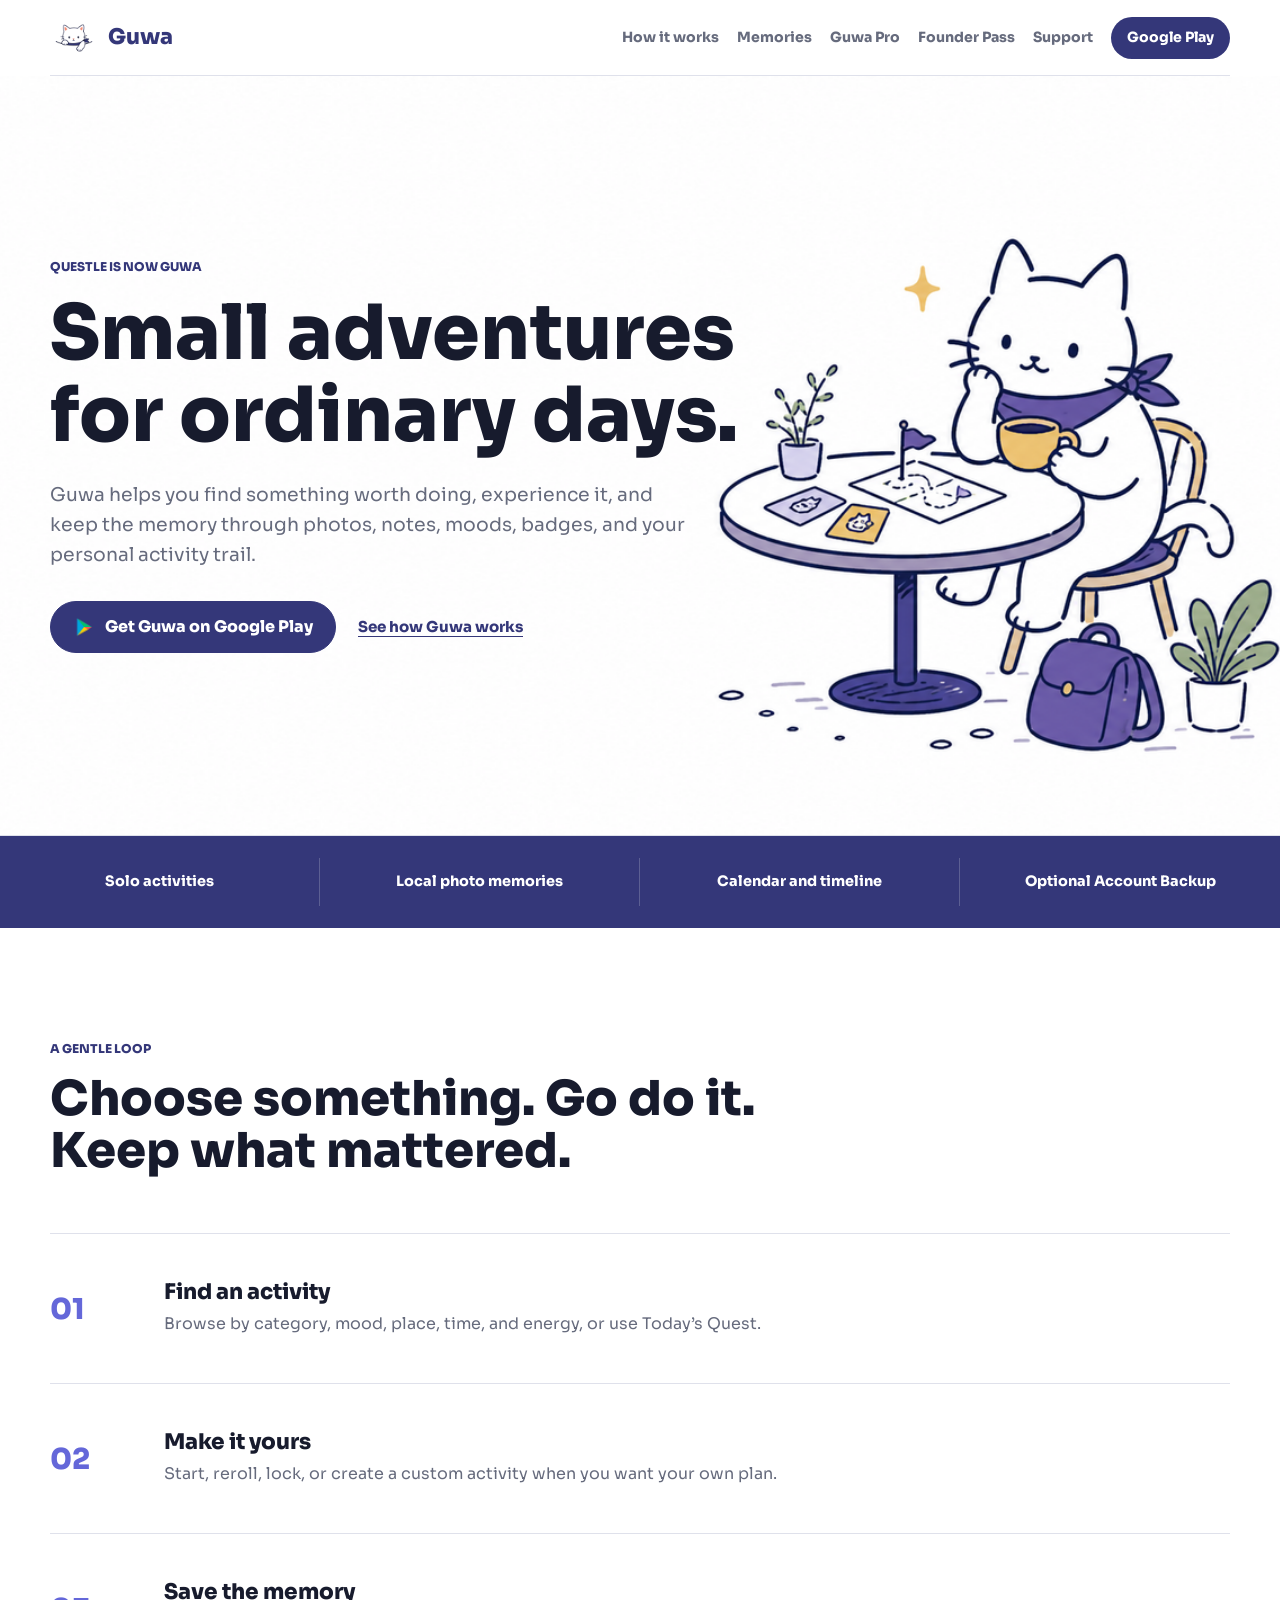
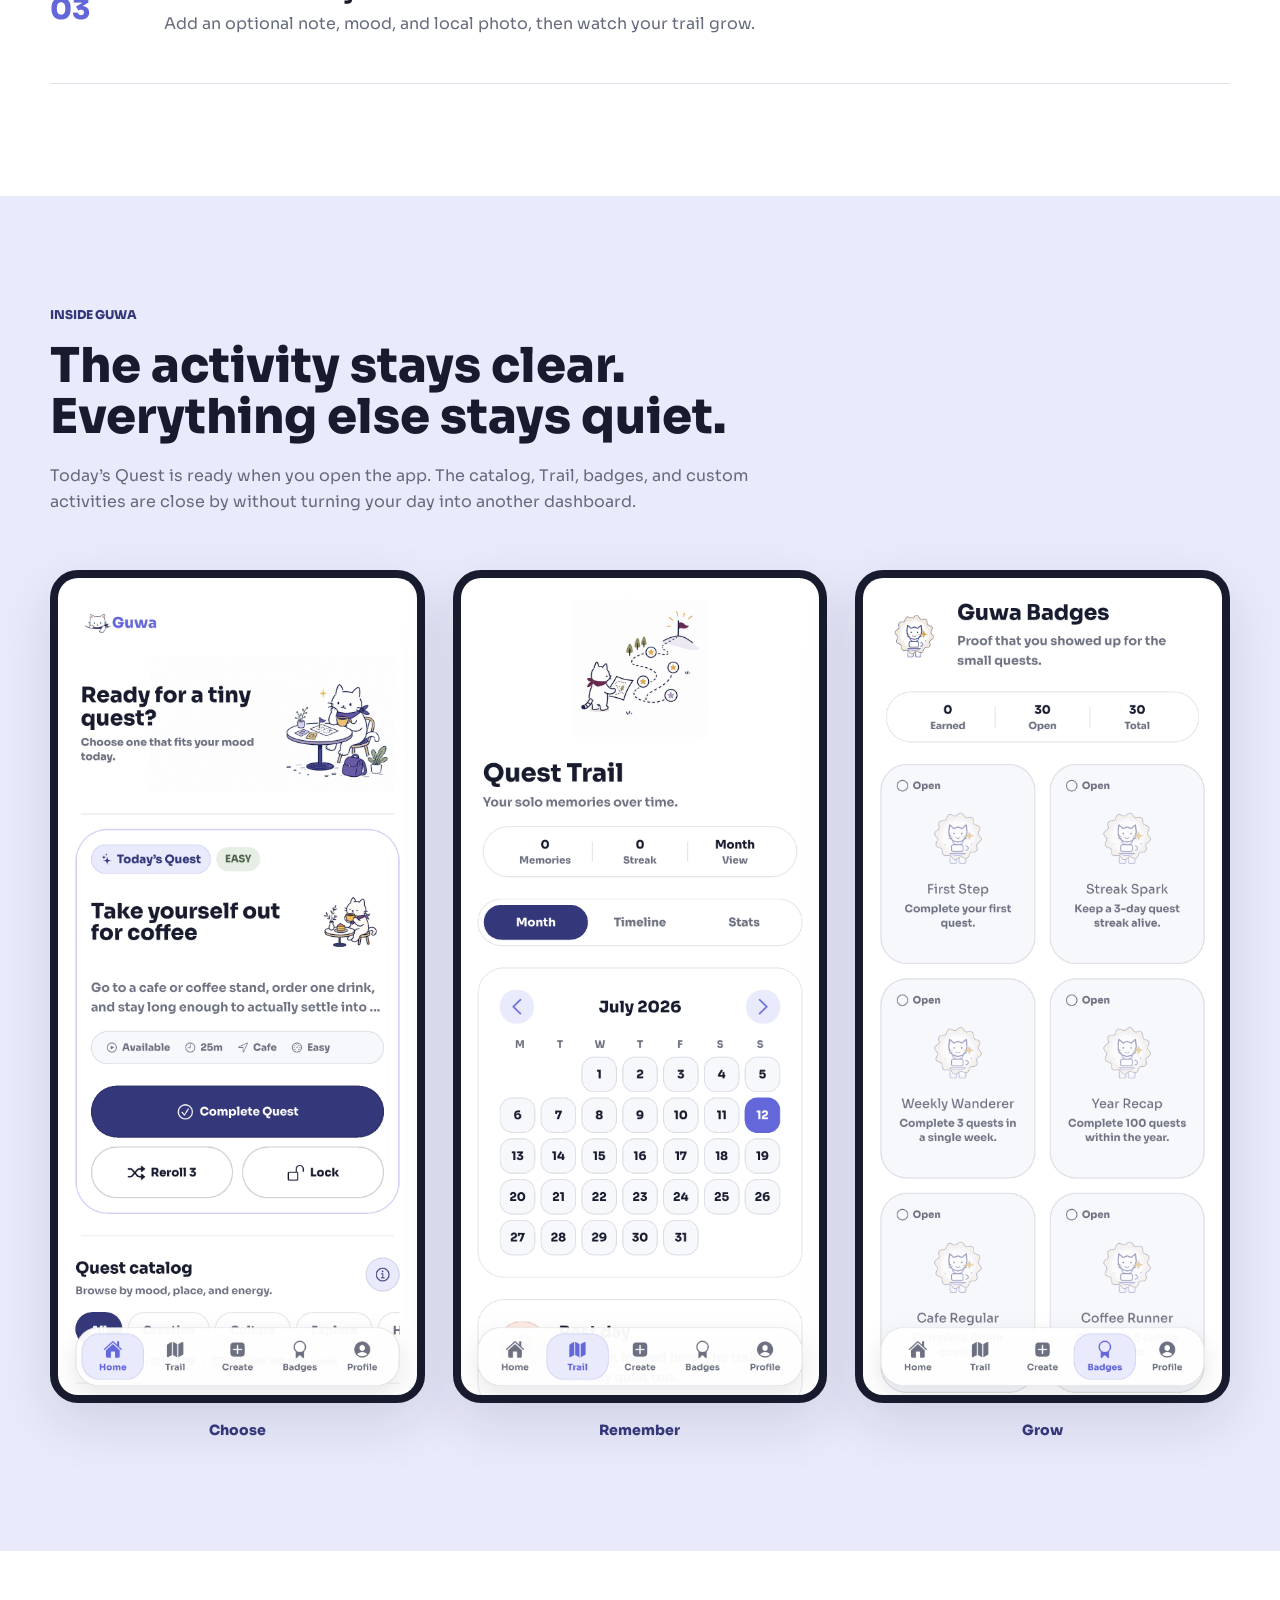
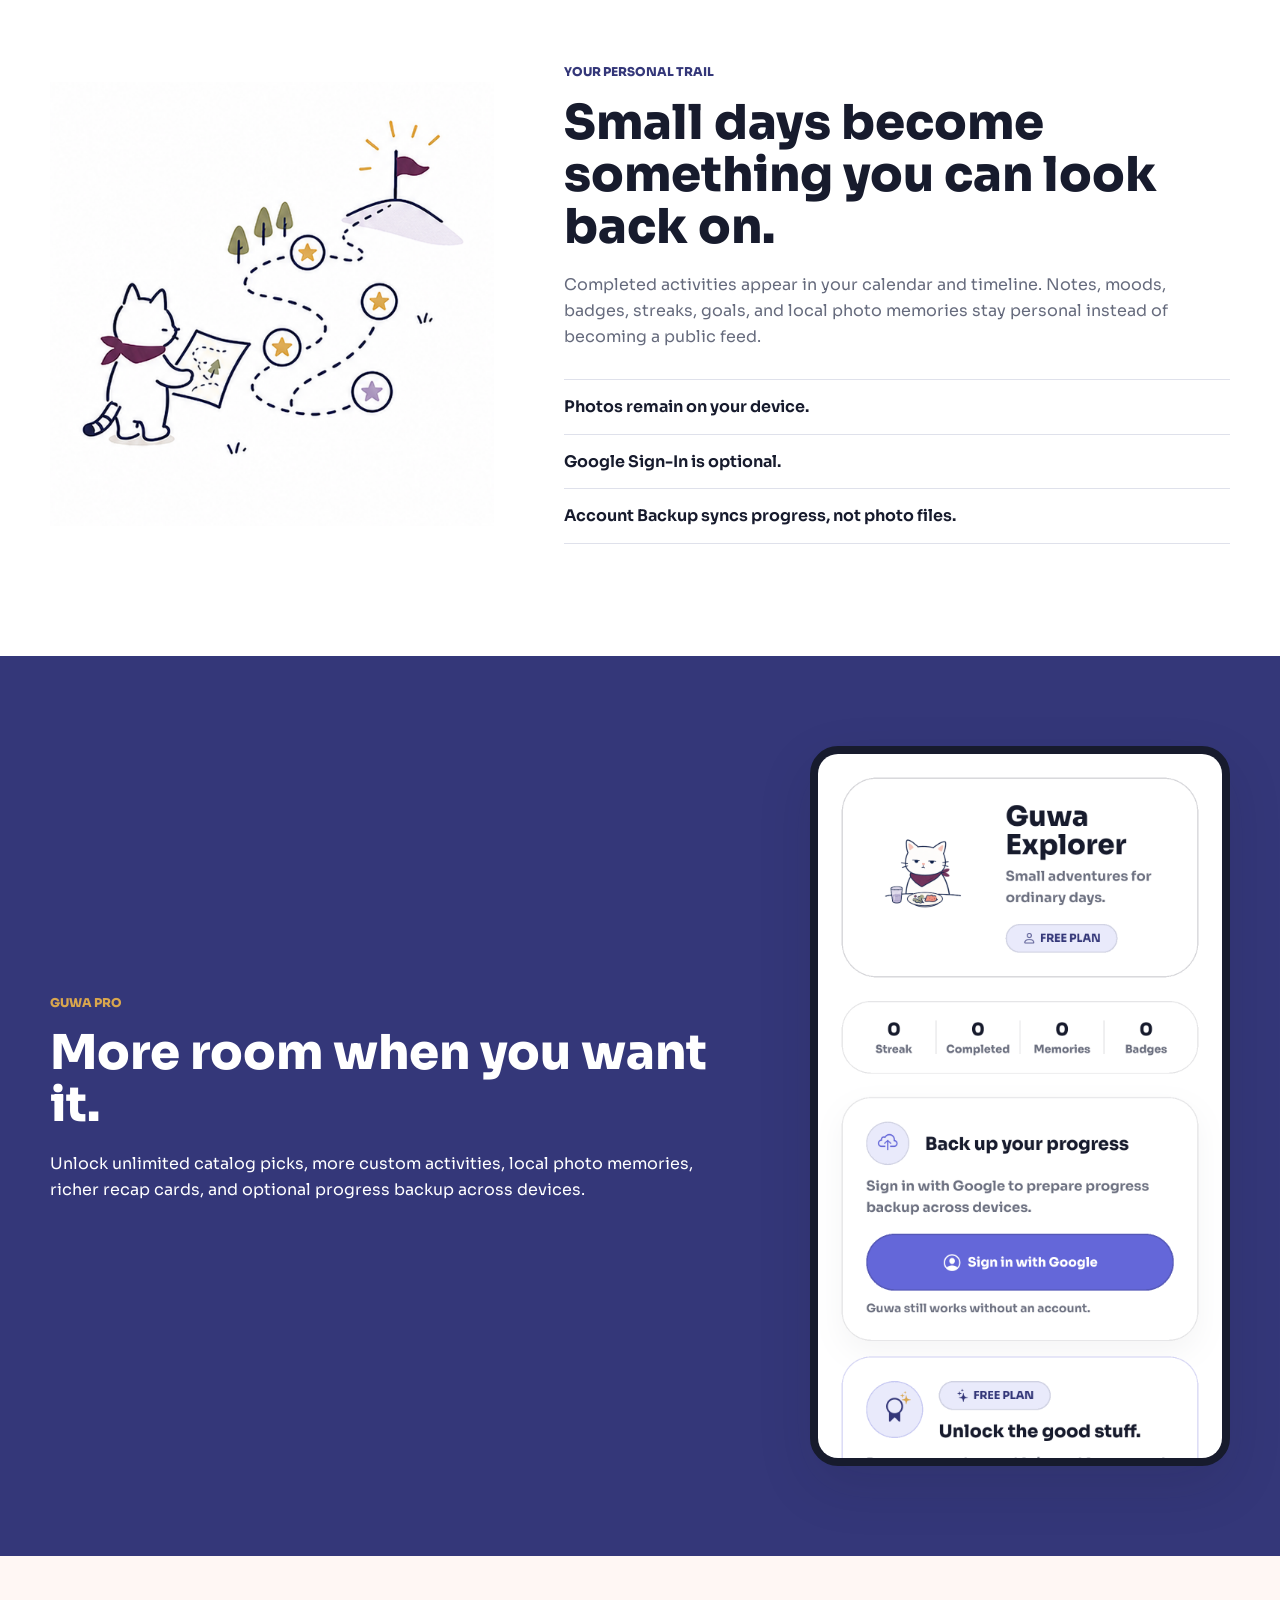
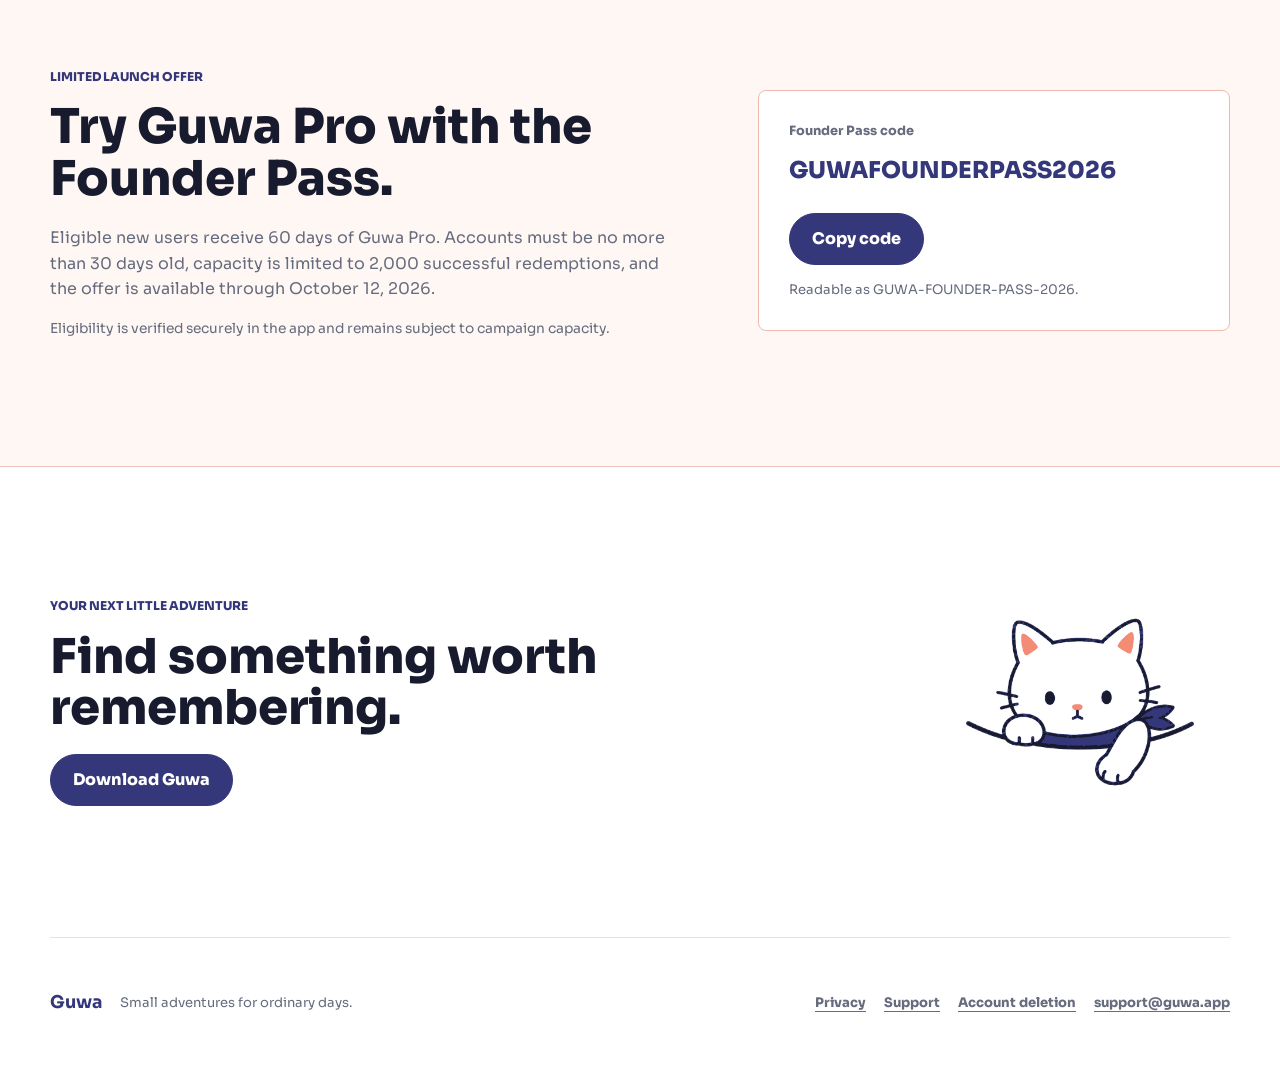
==== commit 807ee41c: "feat: migrate public website to Guwa" ====
--- a/index.html
+++ b/index.html
@@ -1,97 +1,174 @@
-<!doctype html>
+<!DOCTYPE html>
 <html lang="en">
 <head>
   <meta charset="utf-8">
   <meta name="viewport" content="width=device-width, initial-scale=1">
-  <title>Questle — Small solo quests for ordinary days</title>
-  <meta name="description" content="Questle is a local-first solo quest app for small everyday activities, memories, and a private trail over time.">
-  <meta name="theme-color" content="#ffffff">
-  <meta property="og:title" content="Questle — Small solo quests for ordinary days">
-  <meta property="og:description" content="Roll a simple idea, save a memory, and build your private Questle trail over time.">
+  <title>Guwa - Small adventures for ordinary days</title>
+  <meta name="description" content="Discover solo activities, make a memory, and keep your progress in Guwa through notes, moods, photos, badges, streaks, and your personal trail.">
+  <meta name="theme-color" content="#6467D9">
+  <meta property="og:title" content="Guwa - Small adventures for ordinary days">
+  <meta property="og:description" content="Find something worth doing, experience it, and keep the memory with Guwa.">
   <meta property="og:type" content="website">
-  <meta property="og:url" content="https://questle.org/">
-  <meta property="og:image" content="https://questle.org/assets/marketing/questle-phone-showcase.webp">
-  <link rel="canonical" href="https://questle.org/">
-  <link rel="icon" href="/favicon.ico" sizes="any">
+  <meta property="og:url" content="https://guwa.app/">
+  <meta property="og:image" content="https://guwa.app/assets/brand/guwa-feature-graphic.png">
+  <meta property="og:image:alt" content="Guwa cat stepping through a doorway beside the words Small adventures for ordinary days.">
+  <meta name="twitter:card" content="summary_large_image">
+  <meta name="twitter:title" content="Guwa - Small adventures for ordinary days">
+  <meta name="twitter:description" content="Find something worth doing, experience it, and keep the memory with Guwa.">
+  <meta name="twitter:image" content="https://guwa.app/assets/brand/guwa-feature-graphic.png">
+  <link rel="canonical" href="https://guwa.app/">
+  <link rel="icon" href="/assets/brand/guwa-favicon.png" type="image/png">
   <link rel="apple-touch-icon" href="/apple-touch-icon.png">
-  <link rel="preload" as="image" href="/assets/marketing/questle-phone-showcase.webp" type="image/webp">
-  <link rel="stylesheet" href="/assets/css/questle.css">
-  <script src="/assets/js/questle.js?v=20260709" defer></script>
+  <link rel="manifest" href="/site.webmanifest">
+  <link rel="preload" as="font" href="/assets/fonts/Sora.ttf" type="font/ttf" crossorigin>
+  <link rel="preload" as="image" href="/assets/illustrations/guwa-home-greeting.png" type="image/png">
+  <link rel="stylesheet" href="/assets/css/guwa.css">
+  <script src="/assets/js/guwa.js" defer></script>
+  <script type="application/ld+json">
+    {
+      "@context": "https://schema.org",
+      "@type": "MobileApplication",
+      "name": "Guwa",
+      "alternateName": "Questle",
+      "operatingSystem": "Android",
+      "applicationCategory": "LifestyleApplication",
+      "description": "Small solo adventures, memories, progress, and badges.",
+      "url": "https://guwa.app/",
+      "downloadUrl": "https://play.google.com/store/apps/details?id=com.vincevence.questle",
+      "image": "https://guwa.app/assets/brand/guwa-feature-graphic.png"
+    }
+  </script>
 </head>
 <body>
   <a class="skip-link" href="#main">Skip to content</a>
   <header class="site-header">
-    <a class="brand" href="/"><img class="app-icon" src="/assets/brand/questle-app-icon.webp" width="40" height="40" alt="" aria-hidden="true" decoding="async"><span>Questle</span></a>
+    <a class="brand" href="/" aria-label="Guwa home">
+      <img src="/assets/brand/guwa-mark.png" width="48" height="48" alt="" aria-hidden="true">
+      <span>Guwa</span>
+    </a>
     <nav class="nav-links" aria-label="Primary navigation">
-      <a href="#how">How it works</a>
-      <a href="#privacy">Privacy</a>
+      <a href="#how-it-works">How it works</a>
+      <a href="#memories">Memories</a>
+      <a href="#pro">Guwa Pro</a>
+      <a href="#founder-pass">Founder Pass</a>
       <a href="/support/">Support</a>
-      <a class="nav-pill" href="https://play.google.com/store/apps/details?id=com.vincevence.questle&hl=en">Get the app</a>
+      <a class="nav-cta" href="https://play.google.com/store/apps/details?id=com.vincevence.questle">Google Play</a>
     </nav>
   </header>
 
   <main id="main">
-    <section class="hero">
-      <div class="hero-copy">
-        <h1>Small solo quests for ordinary days.</h1>
-        <p class="lede">Roll a simple idea, save a memory, and build your private trail over time.</p>
-        <div class="actions">
-          <a class="button primary" href="https://play.google.com/store/apps/details?id=com.vincevence.questle&hl=en"><img class="play-logo" src="/assets/brand/google-play-mark.png" width="24" height="24" alt="" aria-hidden="true" decoding="async">Get it on Google Play</a>
-          <a class="button secondary" href="#how">See how it works</a>
+    <section class="hero" aria-labelledby="hero-title">
+      <div class="hero-inner">
+        <p class="eyebrow">Questle is now Guwa</p>
+        <h1 id="hero-title">Small adventures for ordinary days.</h1>
+        <p class="hero-copy">Guwa helps you find something worth doing, experience it, and keep the memory through photos, notes, moods, badges, and your personal activity trail.</p>
+        <div class="hero-actions">
+          <a class="button button-primary" href="https://play.google.com/store/apps/details?id=com.vincevence.questle">
+            <img src="/assets/brand/google-play-mark.png" width="22" height="22" alt="" aria-hidden="true">
+            Get Guwa on Google Play
+          </a>
+          <a class="text-link" href="#how-it-works">See how Guwa works</a>
         </div>
-        <p class="microcopy">Local-first. No public feed.</p>
       </div>
-      <figure class="hero-showcase" aria-label="Questle app preview">
-        <img src="/assets/marketing/questle-phone-showcase.webp" width="1440" height="960" alt="Two Questle phone mockups showing a daily quest card and private trail screen." decoding="async" fetchpriority="high">
-        <figcaption class="showcase-chip chip-roll">Roll</figcaption>
-        <figcaption class="showcase-chip chip-save">Save</figcaption>
-        <figcaption class="showcase-chip chip-private">Local only</figcaption>
-      </figure>
     </section>
 
-    <section id="how" class="section steps-section" aria-label="How Questle works">
-      <article class="step-card" tabindex="0">
-        <div class="number-chip">1</div>
-        <div class="step-art"><img src="/assets/illustrations/questle-dice.webp" width="900" height="750" alt="A simple hand-drawn die on grass with tiny flowers and sparkles." loading="lazy" decoding="async"></div>
-        <h2>Roll a Questle</h2>
-        <p>Get a tiny idea to spark your day. Keep it simple.</p>
-      </article>
-      <article class="step-card" tabindex="0">
-        <div class="number-chip">2</div>
-        <div class="step-art"><img src="/assets/illustrations/questle-notebook.webp" width="900" height="686" alt="An open hand-drawn notebook with a tucked photo and pencil." loading="lazy" decoding="async"></div>
-        <h2>Save the memory</h2>
-        <p>Capture a note, a photo, or a mood. Make it yours.</p>
-      </article>
-      <article class="step-card" tabindex="0">
-        <div class="number-chip">3</div>
-        <div class="step-art route-art"><img src="/assets/illustrations/questle-trail.webp" width="900" height="758" alt="A winding hand-drawn trail leading to a small quest flag." loading="lazy" decoding="async"></div>
-        <h2>Track your trail</h2>
-        <p>See your path grow over time. Your journey, your way.</p>
-      </article>
+    <section class="signal-band" aria-label="Guwa highlights">
+      <p>Solo activities</p>
+      <p>Local photo memories</p>
+      <p>Calendar and timeline</p>
+      <p>Optional Account Backup</p>
     </section>
 
-    <section id="privacy" class="section privacy-band">
-      <div class="privacy-copy">
-        <h2>Privacy by default</h2>
-        <p>Your quest history, notes, moods, streaks, custom Questles, and photo memories stay on your device by default.</p>
-        <div class="privacy-points" aria-label="Privacy highlights">
-          <span>Local notes</span>
-          <span>Photos stay on device</span>
-          <span>No public feed</span>
-        </div>
+    <section id="how-it-works" class="section section-intro">
+      <div class="section-heading">
+        <p class="eyebrow">A gentle loop</p>
+        <h2>Choose something. Go do it. Keep what mattered.</h2>
       </div>
-      <figure class="privacy-art"><img src="/assets/illustrations/questle-privacy-cat.webp" width="900" height="686" alt="A cozy hand-drawn cat near a window with a small privacy lock." loading="lazy" decoding="async"></figure>
+      <ol class="step-list">
+        <li>
+          <span class="step-number">01</span>
+          <div><h3>Find an activity</h3><p>Browse by category, mood, place, time, and energy, or use Today’s Quest.</p></div>
+        </li>
+        <li>
+          <span class="step-number">02</span>
+          <div><h3>Make it yours</h3><p>Start, reroll, lock, or create a custom activity when you want your own plan.</p></div>
+        </li>
+        <li>
+          <span class="step-number">03</span>
+          <div><h3>Save the memory</h3><p>Add an optional note, mood, and local photo, then watch your trail grow.</p></div>
+        </li>
+      </ol>
+    </section>
+
+    <section class="product-band" aria-labelledby="product-title">
+      <div class="product-copy">
+        <p class="eyebrow">Inside Guwa</p>
+        <h2 id="product-title">The activity stays clear. Everything else stays quiet.</h2>
+        <p>Today’s Quest is ready when you open the app. The catalog, Trail, badges, and custom activities are close by without turning your day into another dashboard.</p>
+      </div>
+      <div class="screen-row" role="group" aria-label="Guwa application screens">
+        <figure><img src="/assets/screens/guwa-home.png" width="1080" height="2400" alt="Guwa Home with Today’s Quest and the activity catalog." loading="lazy"><figcaption>Choose</figcaption></figure>
+        <figure><img src="/assets/screens/guwa-trail.png" width="1080" height="2400" alt="Guwa Trail showing a monthly activity calendar." loading="lazy"><figcaption>Remember</figcaption></figure>
+        <figure><img src="/assets/screens/guwa-badges.png" width="1080" height="2400" alt="Guwa Badges showing available progress milestones." loading="lazy"><figcaption>Grow</figcaption></figure>
+      </div>
+    </section>
+
+    <section id="memories" class="section memory-section">
+      <div class="memory-art"><img src="/assets/illustrations/guwa-trail.png" width="591" height="591" alt="Guwa cat following a map toward a flag, with activity milestones along the trail." loading="lazy"></div>
+      <div class="memory-copy">
+        <p class="eyebrow">Your personal trail</p>
+        <h2>Small days become something you can look back on.</h2>
+        <p>Completed activities appear in your calendar and timeline. Notes, moods, badges, streaks, goals, and local photo memories stay personal instead of becoming a public feed.</p>
+        <ul class="plain-list">
+          <li>Photos remain on your device.</li>
+          <li>Google Sign-In is optional.</li>
+          <li>Account Backup syncs progress, not photo files.</li>
+        </ul>
+      </div>
+    </section>
+
+    <section id="pro" class="pro-band">
+      <div>
+        <p class="eyebrow eyebrow-light">Guwa Pro</p>
+        <h2>More room when you want it.</h2>
+        <p>Unlock unlimited catalog picks, more custom activities, local photo memories, richer recap cards, and optional progress backup across devices.</p>
+      </div>
+      <img src="/assets/screens/guwa-profile.png" width="1080" height="2400" alt="Guwa Profile showing plan, progress, and Account Backup options." loading="lazy">
+    </section>
+
+    <section id="founder-pass" class="founder-section" aria-labelledby="founder-title">
+      <div class="founder-copy">
+        <p class="eyebrow">Limited launch offer</p>
+        <h2 id="founder-title">Try Guwa Pro with the Founder Pass.</h2>
+        <p>Eligible new users receive 60 days of Guwa Pro. Accounts must be no more than 30 days old, capacity is limited to 2,000 successful redemptions, and the offer is available through October 12, 2026.</p>
+        <p class="founder-note">Eligibility is verified securely in the app and remains subject to campaign capacity.</p>
+      </div>
+      <div class="code-panel">
+        <span>Founder Pass code</span>
+        <code id="founder-code">GUWAFOUNDERPASS2026</code>
+        <button class="button button-primary" type="button" data-copy-code="GUWAFOUNDERPASS2026" aria-describedby="copy-status">Copy code</button>
+        <p id="copy-status" class="copy-status" aria-live="polite">Readable as GUWA-FOUNDER-PASS-2026.</p>
+      </div>
+    </section>
+
+    <section class="final-cta">
+      <div>
+        <p class="eyebrow">Your next little adventure</p>
+        <h2>Find something worth remembering.</h2>
+        <a class="button button-primary" href="https://play.google.com/store/apps/details?id=com.vincevence.questle">Download Guwa</a>
+      </div>
+      <img src="/assets/brand/guwa-mark.png" width="512" height="512" alt="Guwa cat stepping through a doorway." loading="lazy">
     </section>
   </main>
 
   <footer class="footer">
-    <div>Questle</div>
-    <div class="footer-links">
-      <a href="https://play.google.com/store/apps/details?id=com.vincevence.questle&hl=en">Google Play</a><span></span>
-      <a href="/privacy/">Privacy</a><span></span>
-      <a href="/support/">Support</a><span></span>
+    <div><strong>Guwa</strong><span>Small adventures for ordinary days.</span></div>
+    <nav aria-label="Footer navigation">
+      <a href="/privacy/">Privacy</a>
+      <a href="/support/">Support</a>
       <a href="/account-deletion/">Account deletion</a>
-    </div>
+      <a href="mailto:support@guwa.app">support@guwa.app</a>
+    </nav>
   </footer>
 </body>
 </html>
--- a/assets/css/guwa.css
+++ b/assets/css/guwa.css
@@ -0,0 +1,688 @@
+@font-face {
+  font-family: "Sora";
+  src: url("/assets/fonts/Sora.ttf") format("truetype");
+  font-style: normal;
+  font-weight: 100 900;
+  font-display: swap;
+}
+
+:root {
+  color-scheme: light;
+  --white: #ffffff;
+  --ink: #171b2d;
+  --muted: #666b7d;
+  --line: #dfe1eb;
+  --primary: #6467d9;
+  --deep: #343779;
+  --lavender: #e9eafb;
+  --coral: #f48b74;
+  --gold: #d9a64e;
+  --page: min(1180px, calc(100% - 40px));
+  --shadow: 0 20px 55px rgba(23, 27, 45, 0.12);
+}
+
+* {
+  box-sizing: border-box;
+}
+
+html {
+  scroll-behavior: smooth;
+}
+
+body {
+  margin: 0;
+  min-width: 280px;
+  background: var(--white);
+  color: var(--ink);
+  font-family: "Sora", system-ui, sans-serif;
+  line-height: 1.6;
+  text-rendering: optimizeLegibility;
+}
+
+img {
+  display: block;
+  max-width: 100%;
+  height: auto;
+}
+
+a {
+  color: var(--deep);
+  font-weight: 750;
+  text-decoration-thickness: 1px;
+  text-underline-offset: 4px;
+}
+
+a:hover {
+  color: var(--primary);
+}
+
+button,
+a {
+  -webkit-tap-highlight-color: transparent;
+}
+
+button:focus-visible,
+a:focus-visible {
+  outline: 3px solid var(--gold);
+  outline-offset: 4px;
+}
+
+h1,
+h2,
+h3,
+p {
+  margin-top: 0;
+}
+
+h1,
+h2,
+h3 {
+  color: var(--ink);
+  font-weight: 850;
+  letter-spacing: 0;
+  line-height: 1.08;
+}
+
+h1 {
+  max-width: 760px;
+  margin-bottom: 24px;
+  font-size: 4.75rem;
+}
+
+h2 {
+  margin-bottom: 20px;
+  font-size: 3rem;
+}
+
+h3 {
+  margin-bottom: 8px;
+  font-size: 1.35rem;
+}
+
+p,
+li {
+  color: var(--muted);
+  font-size: 1rem;
+}
+
+.skip-link {
+  position: fixed;
+  top: 12px;
+  left: 12px;
+  z-index: 100;
+  padding: 10px 14px;
+  background: var(--ink);
+  color: var(--white);
+  transform: translateY(-160%);
+}
+
+.skip-link:focus {
+  transform: translateY(0);
+}
+
+.site-header,
+.section,
+.footer,
+.final-cta {
+  width: var(--page);
+  margin-inline: auto;
+}
+
+.site-header {
+  position: sticky;
+  top: 0;
+  z-index: 30;
+  min-height: 76px;
+  display: flex;
+  align-items: center;
+  justify-content: space-between;
+  gap: 24px;
+  background: rgba(255, 255, 255, 0.96);
+  border-bottom: 1px solid var(--line);
+}
+
+.brand {
+  display: inline-flex;
+  align-items: center;
+  gap: 10px;
+  color: var(--deep);
+  font-size: 1.35rem;
+  font-weight: 850;
+  text-decoration: none;
+}
+
+.brand img {
+  width: 48px;
+  height: 48px;
+  object-fit: contain;
+}
+
+.nav-links {
+  display: flex;
+  align-items: center;
+  justify-content: flex-end;
+  gap: 18px;
+}
+
+.nav-links a {
+  color: var(--muted);
+  font-size: 0.88rem;
+  text-decoration: none;
+  white-space: nowrap;
+}
+
+.nav-links .nav-cta {
+  min-height: 42px;
+  display: inline-flex;
+  align-items: center;
+  padding: 0 16px;
+  border-radius: 999px;
+  background: var(--deep);
+  color: var(--white);
+}
+
+.hero {
+  min-height: min(760px, calc(100svh - 76px));
+  display: grid;
+  align-items: center;
+  background-color: var(--white);
+  background-image: url("/assets/illustrations/guwa-home-greeting.png");
+  background-repeat: no-repeat;
+  background-position: center;
+  background-size: cover;
+  border-bottom: 1px solid var(--line);
+}
+
+.hero-inner {
+  width: var(--page);
+  margin-inline: auto;
+}
+
+.hero-copy {
+  max-width: 650px;
+  margin-bottom: 0;
+  color: var(--muted);
+  font-size: 1.18rem;
+}
+
+.eyebrow {
+  margin-bottom: 14px;
+  color: var(--deep);
+  font-size: 0.76rem;
+  font-weight: 850;
+  letter-spacing: 0;
+  text-transform: uppercase;
+}
+
+.hero-actions {
+  margin-top: 30px;
+  display: flex;
+  align-items: center;
+  flex-wrap: wrap;
+  gap: 22px;
+}
+
+.button {
+  min-height: 52px;
+  display: inline-flex;
+  align-items: center;
+  justify-content: center;
+  gap: 10px;
+  padding: 0 22px;
+  border: 1px solid var(--deep);
+  border-radius: 999px;
+  font: inherit;
+  font-weight: 800;
+  text-decoration: none;
+  cursor: pointer;
+}
+
+.button-primary {
+  background: var(--deep);
+  color: var(--white);
+}
+
+.button-primary:hover {
+  background: var(--primary);
+  border-color: var(--primary);
+  color: var(--white);
+}
+
+.text-link {
+  font-size: 0.94rem;
+}
+
+.signal-band {
+  min-height: 92px;
+  display: grid;
+  grid-template-columns: repeat(4, minmax(0, 1fr));
+  align-items: center;
+  background: var(--deep);
+}
+
+.signal-band p {
+  margin: 0;
+  padding: 12px 22px;
+  color: var(--white);
+  text-align: center;
+  font-size: 0.9rem;
+  font-weight: 750;
+  border-right: 1px solid rgba(255, 255, 255, 0.2);
+}
+
+.signal-band p:last-child {
+  border-right: 0;
+}
+
+.section {
+  padding-block: 112px;
+}
+
+.section-heading {
+  max-width: 840px;
+  margin-bottom: 56px;
+}
+
+.step-list {
+  margin: 0;
+  padding: 0;
+  list-style: none;
+  border-top: 1px solid var(--line);
+}
+
+.step-list li {
+  min-height: 150px;
+  display: grid;
+  grid-template-columns: 90px minmax(0, 1fr);
+  gap: 24px;
+  align-items: center;
+  padding: 28px 0;
+  border-bottom: 1px solid var(--line);
+}
+
+.step-list p {
+  max-width: 720px;
+  margin-bottom: 0;
+}
+
+.step-number {
+  color: var(--primary);
+  font-size: 1.8rem;
+  font-weight: 850;
+}
+
+.product-band {
+  padding: 110px max(20px, calc((100% - 1180px) / 2));
+  background: var(--lavender);
+}
+
+.product-copy {
+  max-width: 760px;
+  margin-bottom: 56px;
+}
+
+.screen-row {
+  display: grid;
+  grid-template-columns: repeat(3, minmax(0, 1fr));
+  gap: 28px;
+  align-items: end;
+}
+
+.screen-row figure {
+  margin: 0;
+}
+
+.screen-row img,
+.pro-band > img {
+  width: 100%;
+  aspect-ratio: 9 / 20;
+  object-fit: cover;
+  object-position: top;
+  border: 8px solid var(--ink);
+  border-radius: 28px;
+  background: var(--ink);
+  box-shadow: var(--shadow);
+}
+
+.screen-row figcaption {
+  margin-top: 16px;
+  color: var(--deep);
+  font-size: 0.88rem;
+  font-weight: 800;
+  text-align: center;
+}
+
+.memory-section {
+  display: grid;
+  grid-template-columns: minmax(340px, 0.8fr) minmax(0, 1.2fr);
+  gap: 70px;
+  align-items: center;
+}
+
+.memory-art img {
+  width: 100%;
+}
+
+.memory-copy p {
+  max-width: 690px;
+}
+
+.plain-list {
+  margin: 30px 0 0;
+  padding: 0;
+  list-style: none;
+  border-top: 1px solid var(--line);
+}
+
+.plain-list li {
+  padding: 14px 0;
+  color: var(--ink);
+  font-weight: 650;
+  border-bottom: 1px solid var(--line);
+}
+
+.pro-band {
+  min-height: 670px;
+  padding: 90px max(20px, calc((100% - 1180px) / 2));
+  display: grid;
+  grid-template-columns: minmax(0, 1fr) minmax(300px, 420px);
+  gap: 80px;
+  align-items: center;
+  background: var(--deep);
+  overflow: hidden;
+}
+
+.pro-band h2,
+.pro-band p {
+  color: var(--white);
+}
+
+.pro-band p {
+  max-width: 650px;
+}
+
+.eyebrow-light {
+  color: var(--gold) !important;
+}
+
+.pro-band > img {
+  max-height: 720px;
+}
+
+.founder-section {
+  padding: 112px max(20px, calc((100% - 1180px) / 2));
+  display: grid;
+  grid-template-columns: minmax(0, 1.15fr) minmax(320px, 0.85fr);
+  gap: 70px;
+  align-items: center;
+  background: #fff7f4;
+  border-bottom: 1px solid #f4c4b8;
+}
+
+.founder-copy p {
+  max-width: 700px;
+}
+
+.founder-note {
+  font-size: 0.86rem;
+}
+
+.code-panel {
+  padding: 30px;
+  border: 1px solid #f0b9ad;
+  border-radius: 8px;
+  background: var(--white);
+}
+
+.code-panel > span,
+.code-panel code {
+  display: block;
+}
+
+.code-panel > span {
+  color: var(--muted);
+  font-size: 0.8rem;
+  font-weight: 750;
+}
+
+.code-panel code {
+  margin: 10px 0 24px;
+  color: var(--deep);
+  font-family: "Sora", system-ui, sans-serif;
+  font-size: 1.45rem;
+  font-weight: 850;
+  overflow-wrap: anywhere;
+}
+
+.copy-status {
+  margin: 14px 0 0;
+  font-size: 0.82rem;
+}
+
+.final-cta {
+  min-height: 470px;
+  padding-block: 80px;
+  display: grid;
+  grid-template-columns: minmax(0, 1fr) 300px;
+  gap: 60px;
+  align-items: center;
+}
+
+.final-cta img {
+  width: 300px;
+  height: 300px;
+  object-fit: contain;
+}
+
+.footer {
+  min-height: 130px;
+  padding-block: 30px;
+  display: flex;
+  align-items: center;
+  justify-content: space-between;
+  gap: 30px;
+  border-top: 1px solid var(--line);
+}
+
+.footer > div,
+.footer nav {
+  display: flex;
+  align-items: center;
+  flex-wrap: wrap;
+  gap: 18px;
+}
+
+.footer strong {
+  color: var(--deep);
+  font-size: 1.1rem;
+}
+
+.footer span,
+.footer a {
+  color: var(--muted);
+  font-size: 0.82rem;
+}
+
+.simple-page {
+  background: #f7f7fc;
+}
+
+.simple-main {
+  width: min(900px, calc(100% - 40px));
+  margin: 54px auto 90px;
+}
+
+.simple-header {
+  margin-bottom: 36px;
+  padding-bottom: 24px;
+  border-bottom: 1px solid var(--line);
+}
+
+.simple-header h1 {
+  margin-bottom: 12px;
+  font-size: 3.5rem;
+}
+
+.content-section {
+  padding: 26px 0;
+  border-bottom: 1px solid var(--line);
+}
+
+.content-section h2 {
+  font-size: 1.5rem;
+}
+
+.content-section:last-child {
+  border-bottom: 0;
+}
+
+.asset-grid {
+  display: grid;
+  grid-template-columns: repeat(2, minmax(0, 1fr));
+  gap: 32px;
+}
+
+.asset-grid figure {
+  margin: 0;
+  padding: 18px;
+  border: 1px solid var(--line);
+  border-radius: 8px;
+  background: var(--white);
+}
+
+.asset-grid img {
+  width: 100%;
+  max-height: 620px;
+  object-fit: contain;
+}
+
+.asset-grid figcaption {
+  margin-top: 14px;
+  color: var(--deep);
+  font-weight: 800;
+}
+
+@media (max-width: 1024px) {
+  h1 { font-size: 4rem; }
+  h2 { font-size: 2.65rem; }
+
+  .site-header {
+    position: static;
+    padding-block: 14px;
+    align-items: flex-start;
+    flex-direction: column;
+  }
+
+  .nav-links {
+    width: 100%;
+    padding-bottom: 8px;
+    justify-content: flex-start;
+    overflow-x: auto;
+  }
+
+  .memory-section,
+  .pro-band,
+  .founder-section {
+    grid-template-columns: 1fr;
+  }
+
+  .memory-art {
+    width: min(520px, 100%);
+    margin-inline: auto;
+  }
+
+  .pro-band > img {
+    width: min(420px, 100%);
+    justify-self: center;
+  }
+}
+
+@media (max-width: 760px) {
+  :root { --page: min(100% - 28px, 1180px); }
+
+  h1 { font-size: 3rem; }
+  h2 { font-size: 2.15rem; }
+
+  .hero {
+    min-height: 760px;
+    align-items: start;
+    padding-top: 72px;
+    padding-bottom: 300px;
+    background-size: auto 330px;
+    background-position: 72% bottom;
+  }
+
+  .hero-copy { font-size: 1.05rem; }
+  .hero-actions { align-items: stretch; flex-direction: column; }
+  .hero-actions .button { width: 100%; }
+
+  .signal-band {
+    grid-template-columns: repeat(2, minmax(0, 1fr));
+  }
+
+  .signal-band p:nth-child(2) { border-right: 0; }
+  .signal-band p:nth-child(-n + 2) { border-bottom: 1px solid rgba(255, 255, 255, 0.2); }
+
+  .section,
+  .product-band,
+  .pro-band,
+  .founder-section {
+    padding-block: 76px;
+  }
+
+  .step-list li {
+    grid-template-columns: 56px minmax(0, 1fr);
+    gap: 12px;
+  }
+
+  .screen-row {
+    grid-template-columns: 1fr;
+    gap: 46px;
+  }
+
+  .screen-row figure {
+    width: min(330px, 100%);
+    margin-inline: auto;
+  }
+
+  .final-cta {
+    grid-template-columns: 1fr;
+  }
+
+  .asset-grid {
+    grid-template-columns: 1fr;
+  }
+
+  .final-cta img {
+    width: 220px;
+    height: 220px;
+  }
+
+  .footer {
+    align-items: flex-start;
+    flex-direction: column;
+  }
+
+  .simple-main {
+    width: min(100% - 28px, 900px);
+  }
+
+  .simple-header h1 { font-size: 2.7rem; }
+}
+
+@media (max-width: 360px) {
+  h1 { font-size: 2.55rem; }
+  h2 { font-size: 1.9rem; }
+  .brand img { width: 42px; height: 42px; }
+  .code-panel { padding: 22px; }
+  .code-panel code { font-size: 1.2rem; }
+}
+
+@media (prefers-reduced-motion: reduce) {
+  html { scroll-behavior: auto; }
+  *, *::before, *::after {
+    animation-duration: 0.001ms !important;
+    animation-iteration-count: 1 !important;
+    transition-duration: 0.001ms !important;
+  }
+}
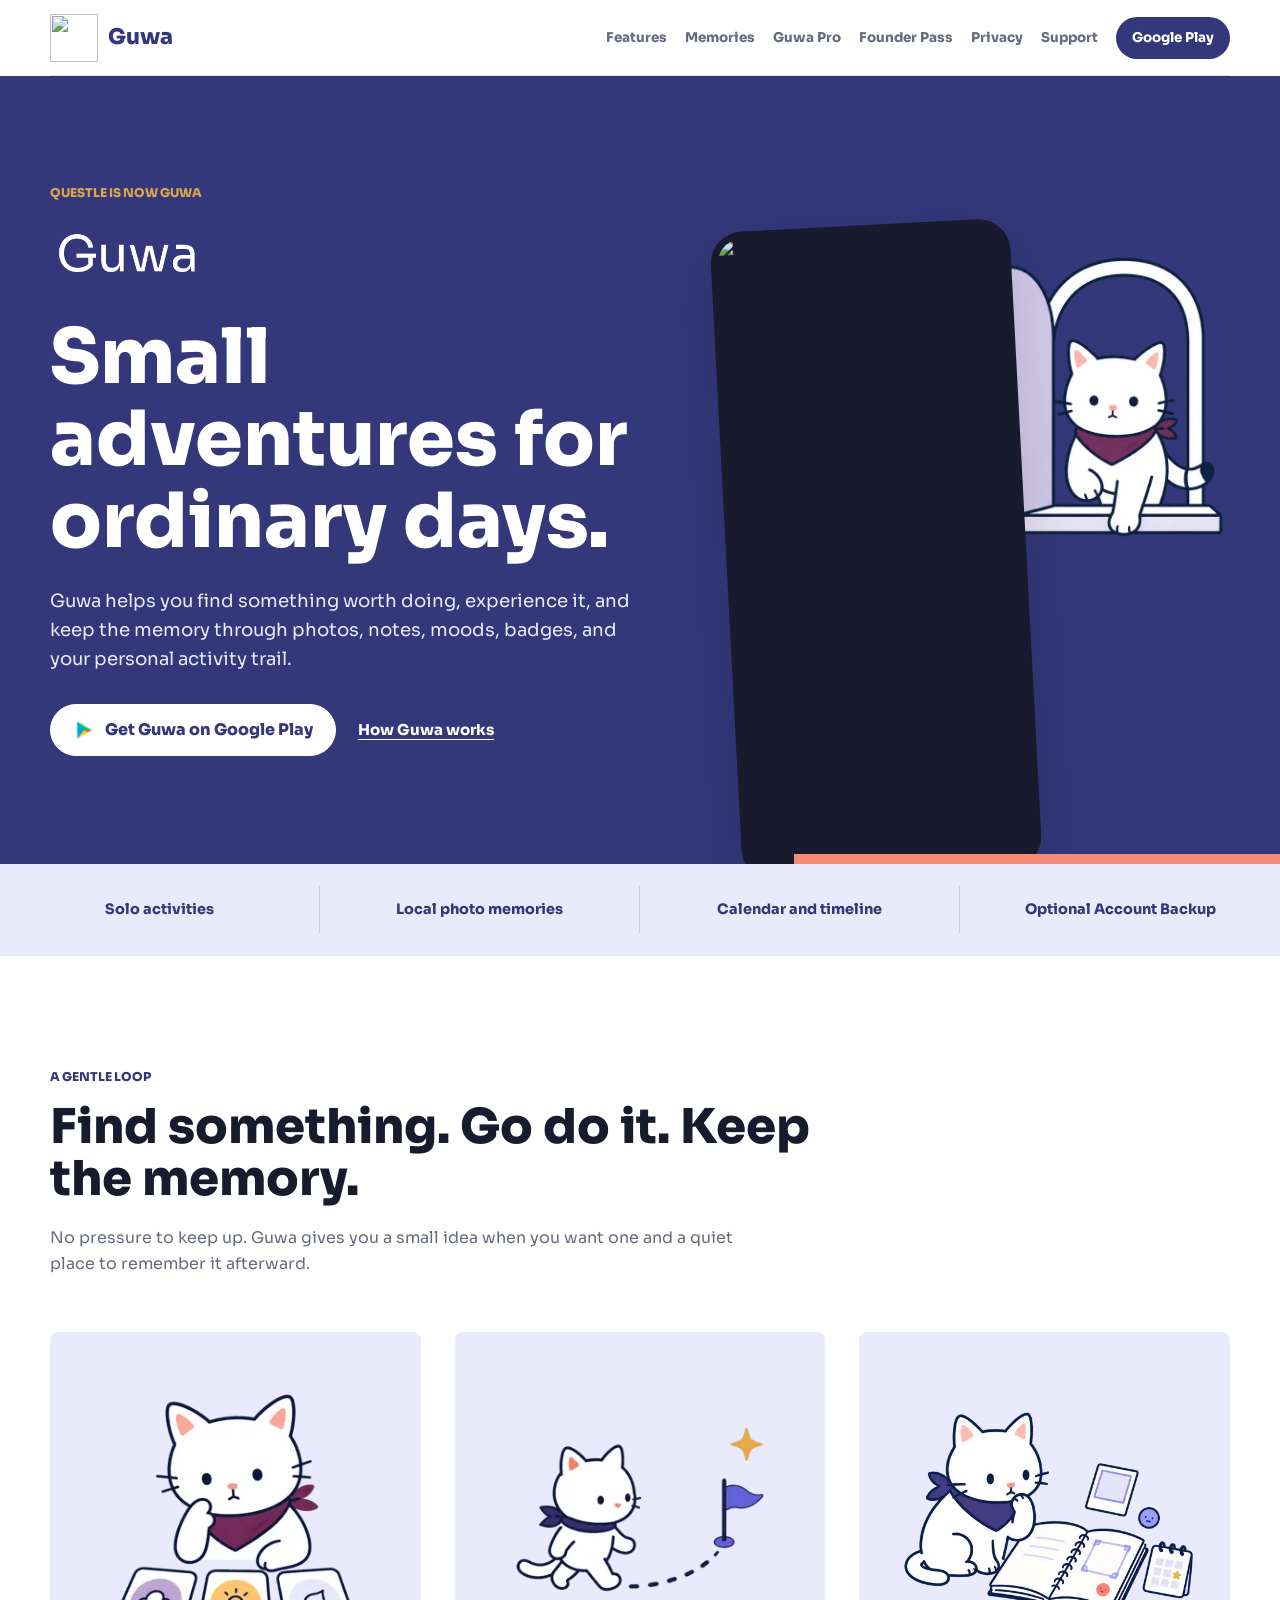
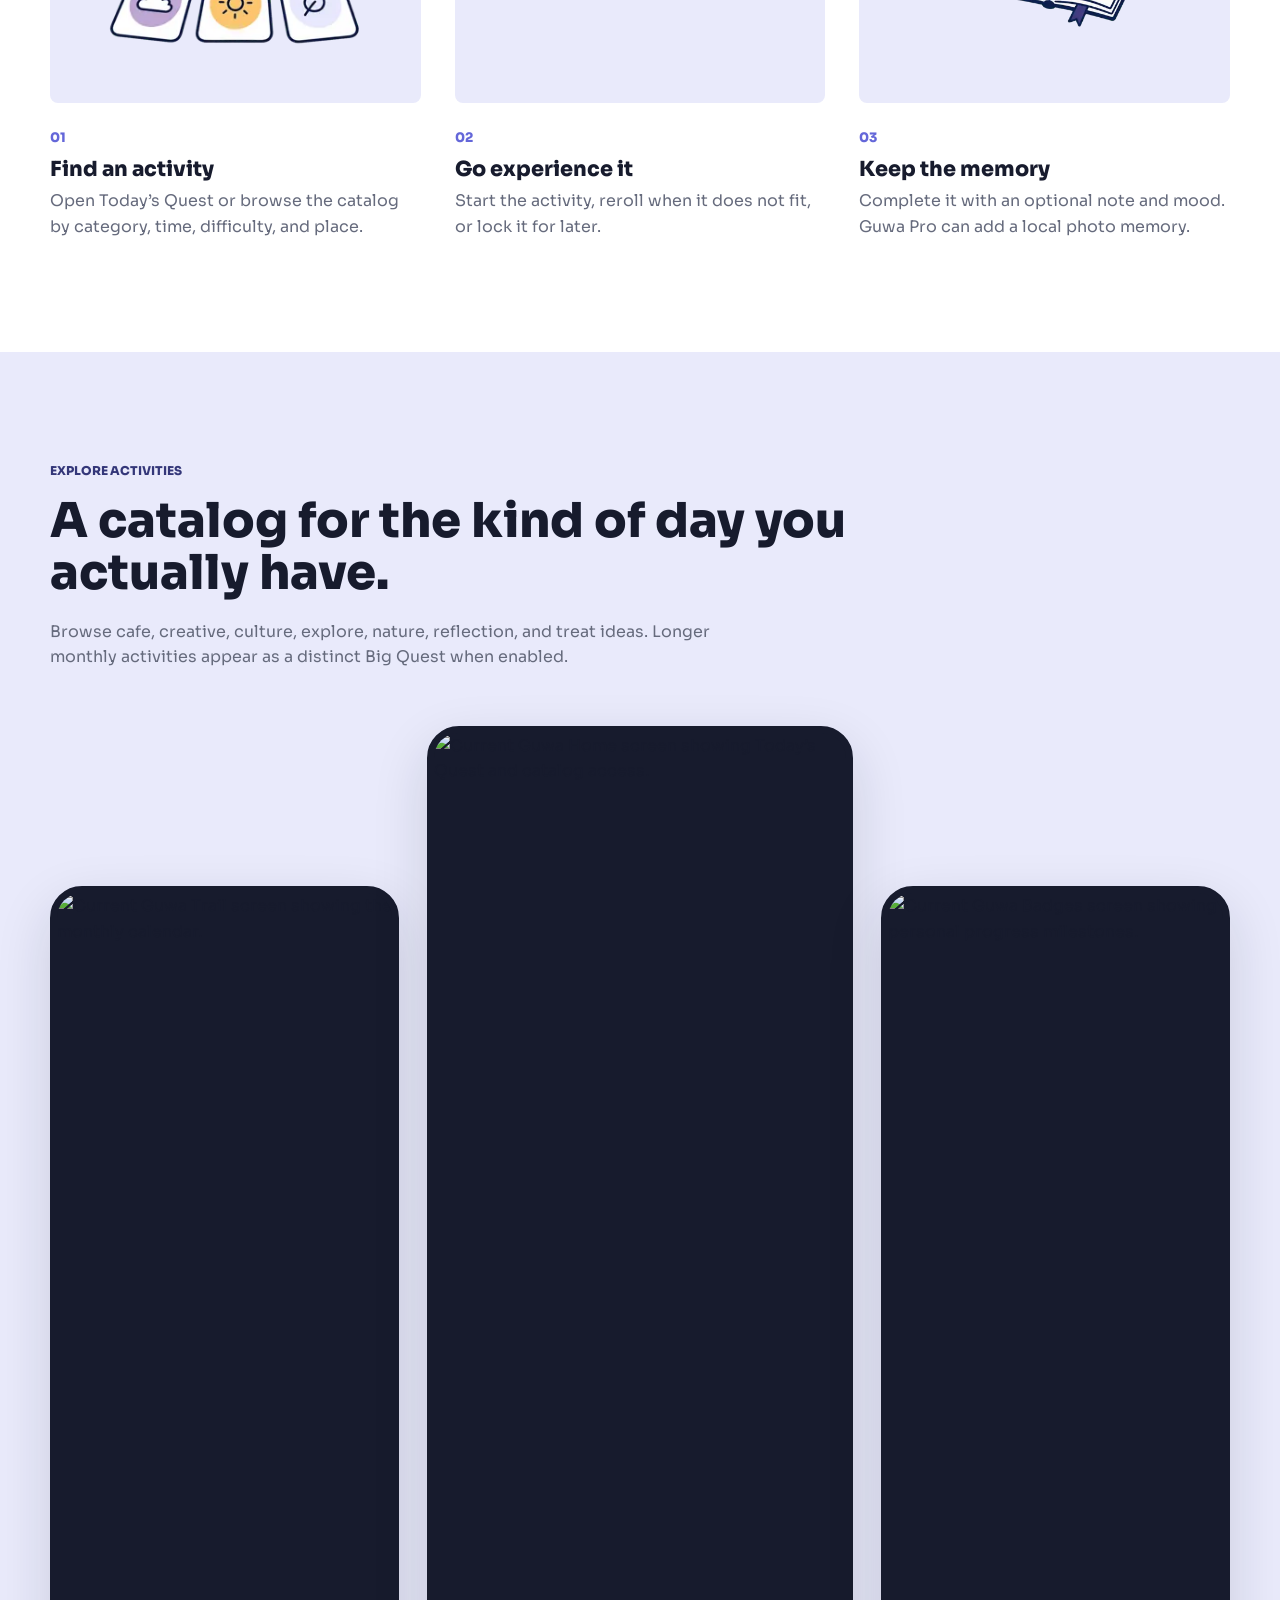
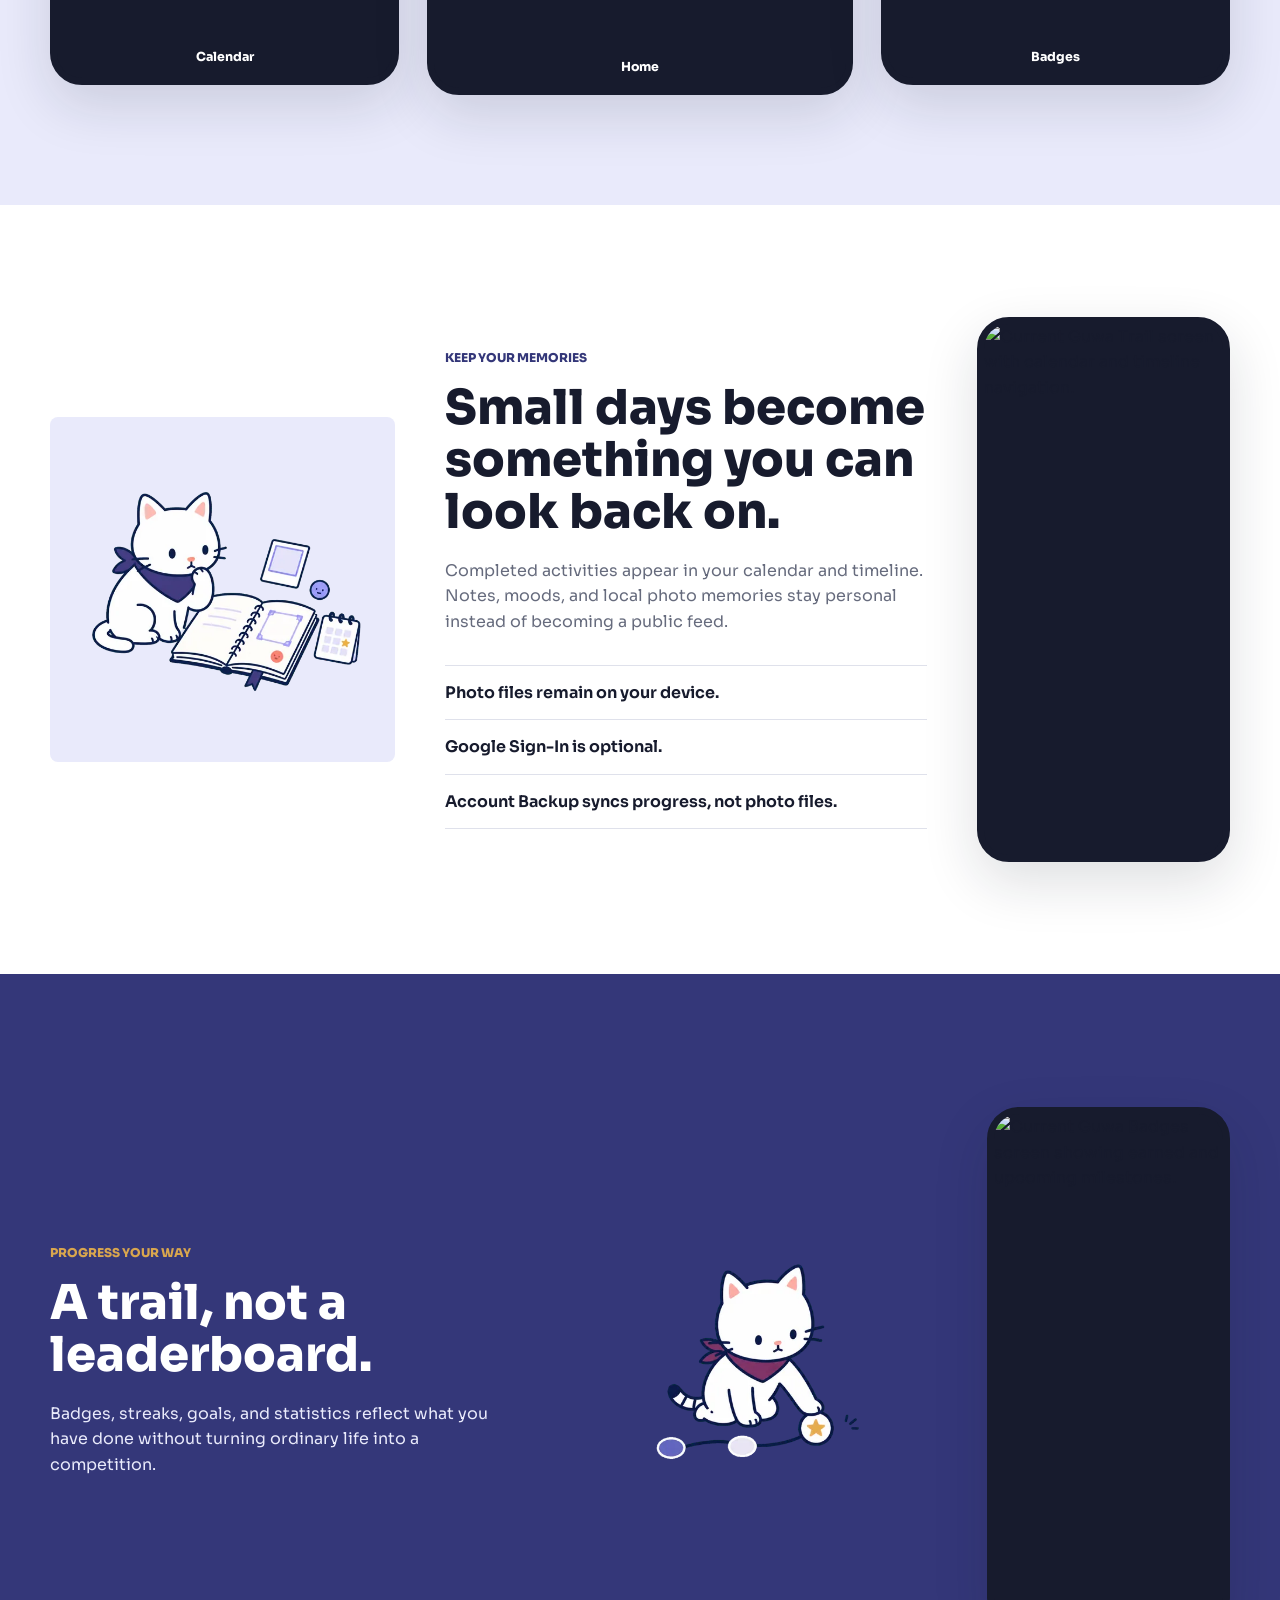
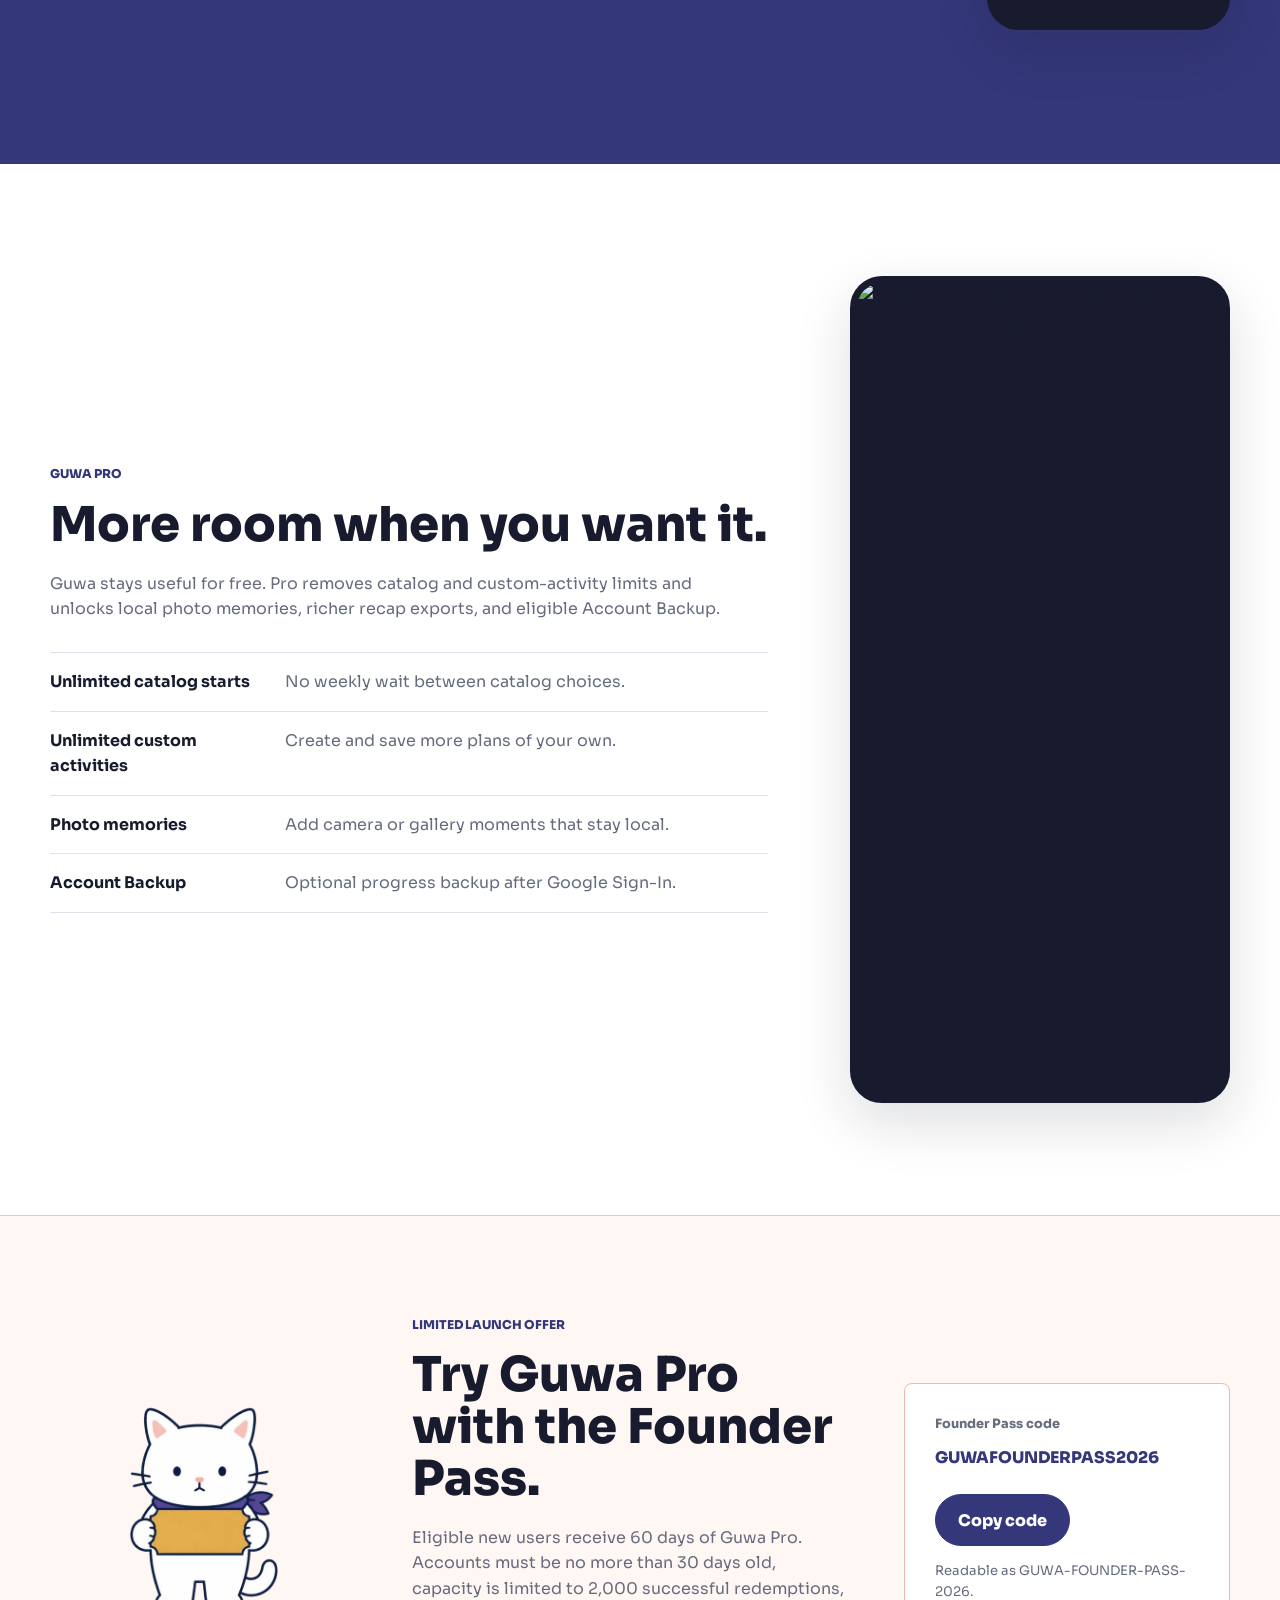
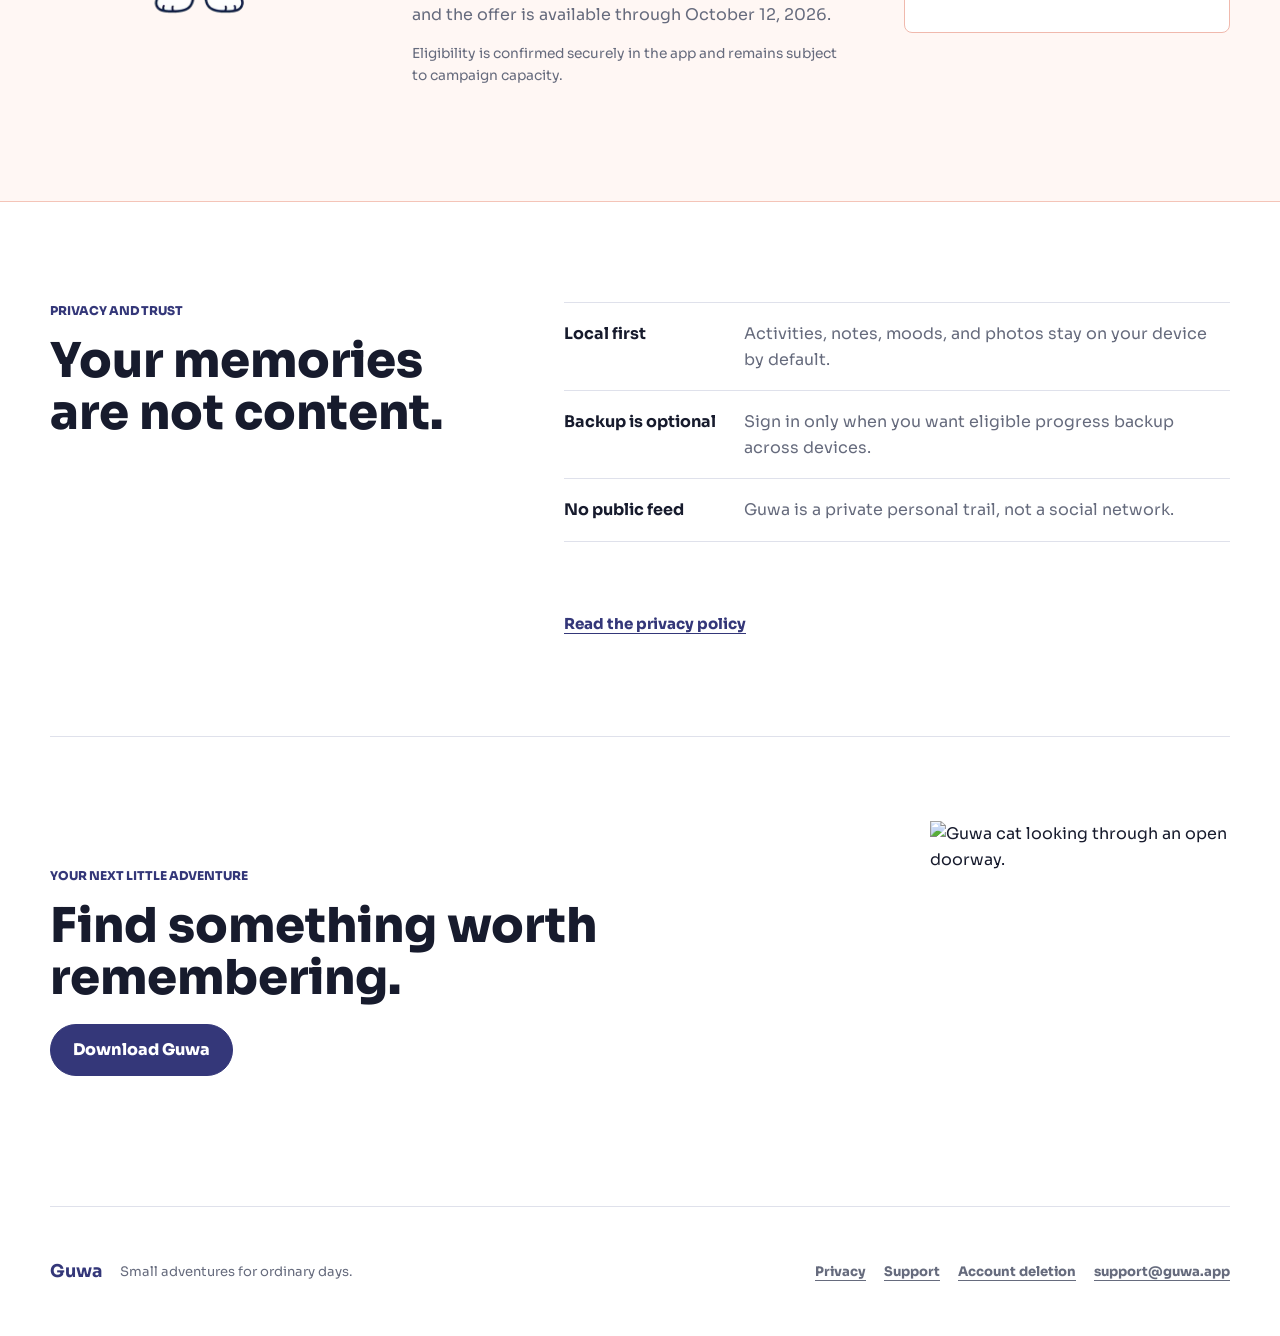
==== commit 4b932389: "feat: redesign public website for Guwa" ====
--- a/index.html
+++ b/index.html
@@ -4,24 +4,26 @@
   <meta charset="utf-8">
   <meta name="viewport" content="width=device-width, initial-scale=1">
   <title>Guwa - Small adventures for ordinary days</title>
-  <meta name="description" content="Discover solo activities, make a memory, and keep your progress in Guwa through notes, moods, photos, badges, streaks, and your personal trail.">
-  <meta name="theme-color" content="#6467D9">
+  <meta name="description" content="Find a small solo activity, go experience it, and keep the memory with notes, moods, local photos, badges, and your personal Guwa trail.">
+  <meta name="theme-color" content="#343779">
   <meta property="og:title" content="Guwa - Small adventures for ordinary days">
   <meta property="og:description" content="Find something worth doing, experience it, and keep the memory with Guwa.">
   <meta property="og:type" content="website">
   <meta property="og:url" content="https://guwa.app/">
-  <meta property="og:image" content="https://guwa.app/assets/brand/guwa-feature-graphic.png">
-  <meta property="og:image:alt" content="Guwa cat stepping through a doorway beside the words Small adventures for ordinary days.">
+  <meta property="og:image" content="https://guwa.app/assets/brand/guwa-open-graph-1200x630.png">
+  <meta property="og:image:width" content="1200">
+  <meta property="og:image:height" content="630">
+  <meta property="og:image:alt" content="Guwa cat stepping through an open doorway beside the words Small adventures for ordinary days.">
   <meta name="twitter:card" content="summary_large_image">
   <meta name="twitter:title" content="Guwa - Small adventures for ordinary days">
   <meta name="twitter:description" content="Find something worth doing, experience it, and keep the memory with Guwa.">
-  <meta name="twitter:image" content="https://guwa.app/assets/brand/guwa-feature-graphic.png">
+  <meta name="twitter:image" content="https://guwa.app/assets/brand/guwa-open-graph-1200x630.png">
   <link rel="canonical" href="https://guwa.app/">
   <link rel="icon" href="/assets/brand/guwa-favicon.png" type="image/png">
   <link rel="apple-touch-icon" href="/apple-touch-icon.png">
   <link rel="manifest" href="/site.webmanifest">
   <link rel="preload" as="font" href="/assets/fonts/Sora.ttf" type="font/ttf" crossorigin>
-  <link rel="preload" as="image" href="/assets/illustrations/guwa-home-greeting.png" type="image/png">
+  <link rel="preload" as="image" href="/assets/guwa-site/optimized/guwa-hero-doorway-900.webp" type="image/webp">
   <link rel="stylesheet" href="/assets/css/guwa.css">
   <script src="/assets/js/guwa.js" defer></script>
   <script type="application/ld+json">
@@ -32,10 +34,10 @@
       "alternateName": "Questle",
       "operatingSystem": "Android",
       "applicationCategory": "LifestyleApplication",
-      "description": "Small solo adventures, memories, progress, and badges.",
+      "description": "Small solo activities, private memories, progress, and badges.",
       "url": "https://guwa.app/",
       "downloadUrl": "https://play.google.com/store/apps/details?id=com.vincevence.questle",
-      "image": "https://guwa.app/assets/brand/guwa-feature-graphic.png"
+      "image": "https://guwa.app/assets/brand/guwa-open-graph-1200x630.png"
     }
   </script>
 </head>
@@ -43,14 +45,18 @@
   <a class="skip-link" href="#main">Skip to content</a>
   <header class="site-header">
     <a class="brand" href="/" aria-label="Guwa home">
-      <img src="/assets/brand/guwa-mark.png" width="48" height="48" alt="" aria-hidden="true">
+      <img src="/assets/brand/guwa-mark-96.png" width="48" height="48" alt="" aria-hidden="true">
       <span>Guwa</span>
     </a>
-    <nav class="nav-links" aria-label="Primary navigation">
-      <a href="#how-it-works">How it works</a>
+    <button class="menu-toggle" type="button" aria-expanded="false" aria-controls="primary-nav" aria-label="Open navigation">
+      <span></span><span></span><span></span>
+    </button>
+    <nav id="primary-nav" class="nav-links" aria-label="Primary navigation">
+      <a href="#features">Features</a>
       <a href="#memories">Memories</a>
       <a href="#pro">Guwa Pro</a>
       <a href="#founder-pass">Founder Pass</a>
+      <a href="/privacy/">Privacy</a>
       <a href="/support/">Support</a>
       <a class="nav-cta" href="https://play.google.com/store/apps/details?id=com.vincevence.questle">Google Play</a>
     </nav>
@@ -58,17 +64,27 @@
 
   <main id="main">
     <section class="hero" aria-labelledby="hero-title">
-      <div class="hero-inner">
-        <p class="eyebrow">Questle is now Guwa</p>
+      <div class="hero-copy-block">
+        <p class="eyebrow eyebrow-light">Questle is now Guwa</p>
+        <img class="hero-wordmark" src="/assets/brand/guwa-wordmark-light.png" width="1000" height="300" alt="Guwa">
         <h1 id="hero-title">Small adventures for ordinary days.</h1>
-        <p class="hero-copy">Guwa helps you find something worth doing, experience it, and keep the memory through photos, notes, moods, badges, and your personal activity trail.</p>
+        <p>Guwa helps you find something worth doing, experience it, and keep the memory through photos, notes, moods, badges, and your personal activity trail.</p>
         <div class="hero-actions">
-          <a class="button button-primary" href="https://play.google.com/store/apps/details?id=com.vincevence.questle">
+          <a class="button button-light" href="https://play.google.com/store/apps/details?id=com.vincevence.questle">
             <img src="/assets/brand/google-play-mark.png" width="22" height="22" alt="" aria-hidden="true">
             Get Guwa on Google Play
           </a>
-          <a class="text-link" href="#how-it-works">See how Guwa works</a>
-        </div>
+          <a class="text-link text-link-light" href="#how-it-works">How Guwa works</a>
+        </div>
+      </div>
+      <div class="hero-visual">
+        <picture class="hero-illustration">
+          <source type="image/webp" srcset="/assets/guwa-site/optimized/guwa-hero-doorway-400.webp 400w, /assets/guwa-site/optimized/guwa-hero-doorway-640.webp 640w, /assets/guwa-site/optimized/guwa-hero-doorway-900.webp 900w" sizes="(max-width: 760px) 50vw, 430px">
+          <img src="/assets/guwa-site/optimized/guwa-hero-doorway-640.png" width="640" height="640" alt="Guwa cat stepping through an open doorway to begin a small adventure.">
+        </picture>
+        <figure class="device-frame hero-device">
+          <img src="/assets/screens/optimized/guwa-home-720.webp" width="720" height="1600" alt="Current Guwa Home screen with an active daily activity and catalog navigation.">
+        </figure>
       </div>
     </section>
 
@@ -79,69 +95,133 @@
       <p>Optional Account Backup</p>
     </section>
 
-    <section id="how-it-works" class="section section-intro">
+    <section id="how-it-works" class="section how-section" aria-labelledby="how-title">
       <div class="section-heading">
         <p class="eyebrow">A gentle loop</p>
-        <h2>Choose something. Go do it. Keep what mattered.</h2>
-      </div>
-      <ol class="step-list">
+        <h2 id="how-title">Find something. Go do it. Keep the memory.</h2>
+        <p>No pressure to keep up. Guwa gives you a small idea when you want one and a quiet place to remember it afterward.</p>
+      </div>
+      <ol class="illustrated-steps">
         <li>
-          <span class="step-number">01</span>
-          <div><h3>Find an activity</h3><p>Browse by category, mood, place, time, and energy, or use Today’s Quest.</p></div>
+          <picture>
+            <source type="image/webp" srcset="/assets/guwa-site/optimized/guwa-find-activity-400.webp 400w, /assets/guwa-site/optimized/guwa-find-activity-640.webp 640w" sizes="(max-width: 760px) 86vw, 360px">
+            <img src="/assets/guwa-site/optimized/guwa-find-activity-640.png" width="640" height="640" alt="Guwa cat choosing between three simple activity prompts." loading="lazy">
+          </picture>
+          <span>01</span>
+          <h3>Find an activity</h3>
+          <p>Open Today’s Quest or browse the catalog by category, time, difficulty, and place.</p>
         </li>
         <li>
-          <span class="step-number">02</span>
-          <div><h3>Make it yours</h3><p>Start, reroll, lock, or create a custom activity when you want your own plan.</p></div>
+          <picture>
+            <source type="image/webp" srcset="/assets/guwa-site/optimized/guwa-go-experience-400.webp 400w, /assets/guwa-site/optimized/guwa-go-experience-640.webp 640w" sizes="(max-width: 760px) 86vw, 360px">
+            <img src="/assets/guwa-site/optimized/guwa-go-experience-640.png" width="640" height="640" alt="Guwa cat following a short curved trail toward a small flag." loading="lazy">
+          </picture>
+          <span>02</span>
+          <h3>Go experience it</h3>
+          <p>Start the activity, reroll when it does not fit, or lock it for later.</p>
         </li>
         <li>
-          <span class="step-number">03</span>
-          <div><h3>Save the memory</h3><p>Add an optional note, mood, and local photo, then watch your trail grow.</p></div>
+          <picture>
+            <source type="image/webp" srcset="/assets/guwa-site/optimized/guwa-keep-memory-400.webp 400w, /assets/guwa-site/optimized/guwa-keep-memory-640.webp 640w" sizes="(max-width: 760px) 86vw, 360px">
+            <img src="/assets/guwa-site/optimized/guwa-keep-memory-640.png" width="640" height="640" alt="Guwa cat beside a notebook, photo frame, mood mark, and calendar." loading="lazy">
+          </picture>
+          <span>03</span>
+          <h3>Keep the memory</h3>
+          <p>Complete it with an optional note and mood. Guwa Pro can add a local photo memory.</p>
         </li>
       </ol>
     </section>
 
-    <section class="product-band" aria-labelledby="product-title">
-      <div class="product-copy">
-        <p class="eyebrow">Inside Guwa</p>
-        <h2 id="product-title">The activity stays clear. Everything else stays quiet.</h2>
-        <p>Today’s Quest is ready when you open the app. The catalog, Trail, badges, and custom activities are close by without turning your day into another dashboard.</p>
-      </div>
-      <div class="screen-row" role="group" aria-label="Guwa application screens">
-        <figure><img src="/assets/screens/guwa-home.png" width="1080" height="2400" alt="Guwa Home with Today’s Quest and the activity catalog." loading="lazy"><figcaption>Choose</figcaption></figure>
-        <figure><img src="/assets/screens/guwa-trail.png" width="1080" height="2400" alt="Guwa Trail showing a monthly activity calendar." loading="lazy"><figcaption>Remember</figcaption></figure>
-        <figure><img src="/assets/screens/guwa-badges.png" width="1080" height="2400" alt="Guwa Badges showing available progress milestones." loading="lazy"><figcaption>Grow</figcaption></figure>
-      </div>
-    </section>
-
-    <section id="memories" class="section memory-section">
-      <div class="memory-art"><img src="/assets/illustrations/guwa-trail.png" width="591" height="591" alt="Guwa cat following a map toward a flag, with activity milestones along the trail." loading="lazy"></div>
-      <div class="memory-copy">
-        <p class="eyebrow">Your personal trail</p>
-        <h2>Small days become something you can look back on.</h2>
-        <p>Completed activities appear in your calendar and timeline. Notes, moods, badges, streaks, goals, and local photo memories stay personal instead of becoming a public feed.</p>
+    <section id="features" class="feature-band" aria-labelledby="feature-title">
+      <div class="feature-inner">
+        <div class="section-heading">
+          <p class="eyebrow">Explore activities</p>
+          <h2 id="feature-title">A catalog for the kind of day you actually have.</h2>
+          <p>Browse cafe, creative, culture, explore, nature, reflection, and treat ideas. Longer monthly activities appear as a distinct Big Quest when enabled.</p>
+        </div>
+        <div class="screen-stage" role="group" aria-label="Current Guwa application screens">
+          <figure class="device-frame device-secondary">
+            <img src="/assets/screens/optimized/guwa-trail-720.webp" width="720" height="1600" alt="Current Guwa Trail screen showing the monthly calendar." loading="lazy">
+            <figcaption>Calendar</figcaption>
+          </figure>
+          <figure class="device-frame device-primary">
+            <img src="/assets/screens/optimized/guwa-home-720.webp" width="720" height="1600" alt="Current Guwa Home screen showing Today’s Quest and catalog access." loading="lazy">
+            <figcaption>Home</figcaption>
+          </figure>
+          <figure class="device-frame device-secondary">
+            <img src="/assets/screens/optimized/guwa-badges-720.webp" width="720" height="1600" alt="Current Guwa Badges screen showing personal progress milestones." loading="lazy">
+            <figcaption>Badges</figcaption>
+          </figure>
+        </div>
+      </div>
+    </section>
+
+    <section id="memories" class="section split-section memory-section" aria-labelledby="memory-title">
+      <div class="split-art">
+        <picture>
+          <source type="image/webp" srcset="/assets/guwa-site/optimized/guwa-keep-memory-400.webp 400w, /assets/guwa-site/optimized/guwa-keep-memory-640.webp 640w, /assets/guwa-site/optimized/guwa-keep-memory-900.webp 900w" sizes="(max-width: 760px) 88vw, 520px">
+          <img src="/assets/guwa-site/optimized/guwa-keep-memory-900.png" width="900" height="900" alt="Guwa cat beside a notebook, photo frame, mood mark, and calendar." loading="lazy">
+        </picture>
+      </div>
+      <div class="split-copy">
+        <p class="eyebrow">Keep your memories</p>
+        <h2 id="memory-title">Small days become something you can look back on.</h2>
+        <p>Completed activities appear in your calendar and timeline. Notes, moods, and local photo memories stay personal instead of becoming a public feed.</p>
         <ul class="plain-list">
-          <li>Photos remain on your device.</li>
+          <li>Photo files remain on your device.</li>
           <li>Google Sign-In is optional.</li>
           <li>Account Backup syncs progress, not photo files.</li>
         </ul>
       </div>
-    </section>
-
-    <section id="pro" class="pro-band">
-      <div>
-        <p class="eyebrow eyebrow-light">Guwa Pro</p>
-        <h2>More room when you want it.</h2>
-        <p>Unlock unlimited catalog picks, more custom activities, local photo memories, richer recap cards, and optional progress backup across devices.</p>
-      </div>
-      <img src="/assets/screens/guwa-profile.png" width="1080" height="2400" alt="Guwa Profile showing plan, progress, and Account Backup options." loading="lazy">
+      <figure class="device-frame memory-device">
+        <img src="/assets/screens/optimized/guwa-trail-720.webp" width="720" height="1600" alt="Current Guwa Trail screen with calendar and timeline navigation." loading="lazy">
+      </figure>
+    </section>
+
+    <section class="progress-band" aria-labelledby="progress-title">
+      <div class="progress-inner">
+        <div class="progress-copy">
+          <p class="eyebrow eyebrow-light">Progress your way</p>
+          <h2 id="progress-title">A trail, not a leaderboard.</h2>
+          <p>Badges, streaks, goals, and statistics reflect what you have done without turning ordinary life into a competition.</p>
+        </div>
+        <picture class="progress-art">
+          <source type="image/webp" srcset="/assets/guwa-site/optimized/guwa-progress-badges-400.webp 400w, /assets/guwa-site/optimized/guwa-progress-badges-640.webp 640w, /assets/guwa-site/optimized/guwa-progress-badges-900.webp 900w" sizes="(max-width: 760px) 86vw, 480px">
+          <img src="/assets/guwa-site/optimized/guwa-progress-badges-900.png" width="900" height="900" alt="Guwa cat placing a badge on a short personal progress trail." loading="lazy">
+        </picture>
+        <figure class="device-frame progress-device">
+          <img src="/assets/screens/optimized/guwa-badges-720.webp" width="720" height="1600" alt="Current Guwa Badges screen showing earned and upcoming milestones." loading="lazy">
+        </figure>
+      </div>
+    </section>
+
+    <section id="pro" class="section pro-section" aria-labelledby="pro-title">
+      <div class="pro-copy">
+        <p class="eyebrow">Guwa Pro</p>
+        <h2 id="pro-title">More room when you want it.</h2>
+        <p>Guwa stays useful for free. Pro removes catalog and custom-activity limits and unlocks local photo memories, richer recap exports, and eligible Account Backup.</p>
+        <ul class="feature-list">
+          <li><strong>Unlimited catalog starts</strong><span>No weekly wait between catalog choices.</span></li>
+          <li><strong>Unlimited custom activities</strong><span>Create and save more plans of your own.</span></li>
+          <li><strong>Photo memories</strong><span>Add camera or gallery moments that stay local.</span></li>
+          <li><strong>Account Backup</strong><span>Optional progress backup after Google Sign-In.</span></li>
+        </ul>
+      </div>
+      <figure class="device-frame pro-device">
+        <img src="/assets/screens/optimized/guwa-profile-720.webp" width="720" height="1600" alt="Current Guwa Profile showing the free plan, Pro benefits, and Account Backup." loading="lazy">
+      </figure>
     </section>
 
     <section id="founder-pass" class="founder-section" aria-labelledby="founder-title">
+      <picture class="founder-art">
+        <source type="image/webp" srcset="/assets/guwa-site/optimized/guwa-founder-pass-400.webp 400w, /assets/guwa-site/optimized/guwa-founder-pass-640.webp 640w" sizes="(max-width: 760px) 82vw, 430px">
+        <img src="/assets/guwa-site/optimized/guwa-founder-pass-640.png" width="640" height="640" alt="Guwa cat presenting a blank golden Founder Pass ticket." loading="lazy">
+      </picture>
       <div class="founder-copy">
         <p class="eyebrow">Limited launch offer</p>
         <h2 id="founder-title">Try Guwa Pro with the Founder Pass.</h2>
         <p>Eligible new users receive 60 days of Guwa Pro. Accounts must be no more than 30 days old, capacity is limited to 2,000 successful redemptions, and the offer is available through October 12, 2026.</p>
-        <p class="founder-note">Eligibility is verified securely in the app and remains subject to campaign capacity.</p>
+        <p class="founder-note">Eligibility is confirmed securely in the app and remains subject to campaign capacity.</p>
       </div>
       <div class="code-panel">
         <span>Founder Pass code</span>
@@ -151,13 +231,29 @@
       </div>
     </section>
 
+    <section class="trust-section" aria-labelledby="trust-title">
+      <div>
+        <p class="eyebrow">Privacy and trust</p>
+        <h2 id="trust-title">Your memories are not content.</h2>
+      </div>
+      <div class="trust-points">
+        <p><strong>Local first</strong><span>Activities, notes, moods, and photos stay on your device by default.</span></p>
+        <p><strong>Backup is optional</strong><span>Sign in only when you want eligible progress backup across devices.</span></p>
+        <p><strong>No public feed</strong><span>Guwa is a private personal trail, not a social network.</span></p>
+      </div>
+      <a class="text-link" href="/privacy/">Read the privacy policy</a>
+    </section>
+
     <section class="final-cta">
       <div>
         <p class="eyebrow">Your next little adventure</p>
         <h2>Find something worth remembering.</h2>
         <a class="button button-primary" href="https://play.google.com/store/apps/details?id=com.vincevence.questle">Download Guwa</a>
       </div>
-      <img src="/assets/brand/guwa-mark.png" width="512" height="512" alt="Guwa cat stepping through a doorway." loading="lazy">
+      <picture>
+        <source type="image/webp" srcset="/assets/brand/guwa-mark-512.webp">
+        <img src="/assets/brand/guwa-mark-512.png" width="512" height="512" alt="Guwa cat looking through an open doorway." loading="lazy">
+      </picture>
     </section>
   </main>
 
--- a/assets/css/guwa.css
+++ b/assets/css/guwa.css
@@ -18,7 +18,7 @@
   --coral: #f48b74;
   --gold: #d9a64e;
   --page: min(1180px, calc(100% - 40px));
-  --shadow: 0 20px 55px rgba(23, 27, 45, 0.12);
+  --shadow: 0 20px 55px rgba(23, 27, 45, 0.14);
 }
 
 * {
@@ -27,11 +27,13 @@
 
 html {
   scroll-behavior: smooth;
+  scroll-padding-top: 92px;
 }
 
 body {
   margin: 0;
   min-width: 280px;
+  overflow-x: hidden;
   background: var(--white);
   color: var(--ink);
   font-family: "Sora", system-ui, sans-serif;
@@ -84,7 +86,7 @@
 }
 
 h1 {
-  max-width: 760px;
+  max-width: 700px;
   margin-bottom: 24px;
   font-size: 4.75rem;
 }
@@ -96,7 +98,7 @@
 
 h3 {
   margin-bottom: 8px;
-  font-size: 1.35rem;
+  font-size: 1.3rem;
 }
 
 p,
@@ -122,6 +124,7 @@
 
 .site-header,
 .section,
+.trust-section,
 .footer,
 .final-cta {
   width: var(--page);
@@ -137,7 +140,7 @@
   align-items: center;
   justify-content: space-between;
   gap: 24px;
-  background: rgba(255, 255, 255, 0.96);
+  background: rgba(255, 255, 255, 0.97);
   border-bottom: 1px solid var(--line);
 }
 
@@ -157,6 +160,25 @@
   object-fit: contain;
 }
 
+.menu-toggle {
+  width: 46px;
+  height: 46px;
+  display: none;
+  padding: 11px;
+  border: 1px solid var(--line);
+  border-radius: 50%;
+  background: var(--white);
+  cursor: pointer;
+}
+
+.menu-toggle span {
+  width: 100%;
+  height: 2px;
+  display: block;
+  margin: 4px 0;
+  background: var(--deep);
+}
+
 .nav-links {
   display: flex;
   align-items: center;
@@ -166,7 +188,7 @@
 
 .nav-links a {
   color: var(--muted);
-  font-size: 0.88rem;
+  font-size: 0.84rem;
   text-decoration: none;
   white-space: nowrap;
 }
@@ -182,27 +204,48 @@
 }
 
 .hero {
-  min-height: min(760px, calc(100svh - 76px));
-  display: grid;
-  align-items: center;
-  background-color: var(--white);
-  background-image: url("/assets/illustrations/guwa-home-greeting.png");
-  background-repeat: no-repeat;
-  background-position: center;
-  background-size: cover;
-  border-bottom: 1px solid var(--line);
-}
-
-.hero-inner {
-  width: var(--page);
-  margin-inline: auto;
-}
-
-.hero-copy {
+  position: relative;
+  min-height: max(620px, calc(100svh - 112px));
+  padding: 54px max(20px, calc((100% - 1180px) / 2));
+  display: grid;
+  grid-template-columns: minmax(0, 1.06fr) minmax(430px, 0.94fr);
+  gap: 54px;
+  align-items: center;
+  overflow: hidden;
+  background: var(--deep);
+}
+
+.hero::after {
+  content: "";
+  position: absolute;
+  right: 0;
+  bottom: 0;
+  width: 38%;
+  height: 10px;
+  background: var(--coral);
+}
+
+.hero-copy-block {
+  position: relative;
+  z-index: 2;
+}
+
+.hero-wordmark {
+  width: 260px;
+  height: auto;
+  margin-bottom: 20px;
+}
+
+.hero h1,
+.hero p {
+  color: var(--white);
+}
+
+.hero-copy-block > p:last-of-type {
   max-width: 650px;
   margin-bottom: 0;
-  color: var(--muted);
-  font-size: 1.18rem;
+  color: var(--lavender);
+  font-size: 1.14rem;
 }
 
 .eyebrow {
@@ -212,6 +255,10 @@
   font-weight: 850;
   letter-spacing: 0;
   text-transform: uppercase;
+}
+
+.eyebrow-light {
+  color: var(--gold) !important;
 }
 
 .hero-actions {
@@ -248,126 +295,211 @@
   color: var(--white);
 }
 
+.button-light {
+  background: var(--white);
+  border-color: var(--white);
+  color: var(--deep);
+}
+
+.button-light:hover {
+  background: var(--lavender);
+  border-color: var(--lavender);
+  color: var(--deep);
+}
+
 .text-link {
   font-size: 0.94rem;
 }
 
-.signal-band {
-  min-height: 92px;
-  display: grid;
-  grid-template-columns: repeat(4, minmax(0, 1fr));
-  align-items: center;
-  background: var(--deep);
-}
-
-.signal-band p {
+.text-link-light {
+  color: var(--white);
+}
+
+.text-link-light:hover {
+  color: var(--gold);
+}
+
+.hero-visual {
+  position: relative;
+  min-height: 570px;
+}
+
+.hero-illustration {
+  position: absolute;
+  top: 10px;
+  right: -90px;
+  width: 430px;
+  height: 430px;
+  display: block;
+}
+
+.hero-illustration img {
+  width: 100%;
+  height: 100%;
+  object-fit: contain;
+}
+
+.device-frame {
   margin: 0;
-  padding: 12px 22px;
-  color: var(--white);
-  text-align: center;
-  font-size: 0.9rem;
-  font-weight: 750;
-  border-right: 1px solid rgba(255, 255, 255, 0.2);
-}
-
-.signal-band p:last-child {
-  border-right: 0;
-}
-
-.section {
-  padding-block: 112px;
-}
-
-.section-heading {
-  max-width: 840px;
-  margin-bottom: 56px;
-}
-
-.step-list {
-  margin: 0;
-  padding: 0;
-  list-style: none;
-  border-top: 1px solid var(--line);
-}
-
-.step-list li {
-  min-height: 150px;
-  display: grid;
-  grid-template-columns: 90px minmax(0, 1fr);
-  gap: 24px;
-  align-items: center;
-  padding: 28px 0;
-  border-bottom: 1px solid var(--line);
-}
-
-.step-list p {
-  max-width: 720px;
-  margin-bottom: 0;
-}
-
-.step-number {
-  color: var(--primary);
-  font-size: 1.8rem;
-  font-weight: 850;
-}
-
-.product-band {
-  padding: 110px max(20px, calc((100% - 1180px) / 2));
-  background: var(--lavender);
-}
-
-.product-copy {
-  max-width: 760px;
-  margin-bottom: 56px;
-}
-
-.screen-row {
-  display: grid;
-  grid-template-columns: repeat(3, minmax(0, 1fr));
-  gap: 28px;
-  align-items: end;
-}
-
-.screen-row figure {
-  margin: 0;
-}
-
-.screen-row img,
-.pro-band > img {
+  overflow: hidden;
+  background: var(--ink);
+  border: 7px solid var(--ink);
+  border-radius: 32px;
+  box-shadow: var(--shadow);
+}
+
+.device-frame > img {
   width: 100%;
   aspect-ratio: 9 / 20;
   object-fit: cover;
   object-position: top;
-  border: 8px solid var(--ink);
-  border-radius: 28px;
+}
+
+.device-frame figcaption {
+  padding: 10px 14px;
   background: var(--ink);
-  box-shadow: var(--shadow);
-}
-
-.screen-row figcaption {
-  margin-top: 16px;
+  color: var(--white);
+  font-size: 0.78rem;
+  font-weight: 750;
+  text-align: center;
+}
+
+.hero-device {
+  position: absolute;
+  bottom: -120px;
+  left: 25px;
+  width: 300px;
+  transform: rotate(-3deg);
+}
+
+.signal-band {
+  min-height: 92px;
+  display: grid;
+  grid-template-columns: repeat(4, minmax(0, 1fr));
+  align-items: center;
+  background: var(--lavender);
+  border-bottom: 1px solid var(--line);
+}
+
+.signal-band p {
+  margin: 0;
+  padding: 12px 22px;
   color: var(--deep);
-  font-size: 0.88rem;
-  font-weight: 800;
   text-align: center;
-}
-
-.memory-section {
-  display: grid;
-  grid-template-columns: minmax(340px, 0.8fr) minmax(0, 1.2fr);
-  gap: 70px;
-  align-items: center;
-}
-
-.memory-art img {
+  font-size: 0.9rem;
+  font-weight: 750;
+  border-right: 1px solid rgba(52, 55, 121, 0.18);
+}
+
+.signal-band p:last-child {
+  border-right: 0;
+}
+
+.section {
+  padding-block: 112px;
+}
+
+.section-heading {
+  max-width: 850px;
+  margin-bottom: 56px;
+}
+
+.section-heading > p:last-child {
+  max-width: 720px;
+}
+
+.illustrated-steps {
+  margin: 0;
+  padding: 0;
+  display: grid;
+  grid-template-columns: repeat(3, minmax(0, 1fr));
+  gap: 34px;
+  list-style: none;
+}
+
+.illustrated-steps li {
+  min-width: 0;
+}
+
+.illustrated-steps picture {
   width: 100%;
-}
-
-.memory-copy p {
-  max-width: 690px;
-}
-
-.plain-list {
+  aspect-ratio: 1;
+  display: block;
+  margin-bottom: 24px;
+  overflow: hidden;
+  background: var(--lavender);
+  border-radius: 8px;
+}
+
+.illustrated-steps picture img {
+  width: 100%;
+  height: 100%;
+  object-fit: contain;
+}
+
+.illustrated-steps span {
+  display: block;
+  margin-bottom: 10px;
+  color: var(--primary);
+  font-size: 0.82rem;
+  font-weight: 850;
+}
+
+.illustrated-steps p {
+  margin-bottom: 0;
+}
+
+.feature-band {
+  padding: 110px max(20px, calc((100% - 1180px) / 2));
+  background: var(--lavender);
+}
+
+.feature-inner {
+  max-width: 1180px;
+  margin-inline: auto;
+}
+
+.screen-stage {
+  min-height: 680px;
+  display: grid;
+  grid-template-columns: 0.82fr 1fr 0.82fr;
+  gap: 28px;
+  align-items: end;
+}
+
+.device-primary {
+  align-self: start;
+}
+
+.device-secondary {
+  margin-bottom: 10px;
+}
+
+.split-section {
+  display: grid;
+  grid-template-columns: minmax(280px, 0.75fr) minmax(0, 1.05fr) minmax(240px, 0.55fr);
+  gap: 50px;
+  align-items: center;
+}
+
+.split-art {
+  min-width: 0;
+  background: var(--lavender);
+  border-radius: 8px;
+}
+
+.split-art picture,
+.split-art img {
+  width: 100%;
+  display: block;
+}
+
+.split-copy p {
+  max-width: 650px;
+}
+
+.plain-list,
+.feature-list {
   margin: 30px 0 0;
   padding: 0;
   list-style: none;
@@ -381,42 +513,89 @@
   border-bottom: 1px solid var(--line);
 }
 
-.pro-band {
-  min-height: 670px;
-  padding: 90px max(20px, calc((100% - 1180px) / 2));
-  display: grid;
-  grid-template-columns: minmax(0, 1fr) minmax(300px, 420px);
-  gap: 80px;
-  align-items: center;
+.memory-device {
+  width: 100%;
+}
+
+.progress-band {
+  padding: 100px max(20px, calc((100% - 1180px) / 2));
   background: var(--deep);
-  overflow: hidden;
-}
-
-.pro-band h2,
-.pro-band p {
+}
+
+.progress-inner {
+  max-width: 1180px;
+  min-height: 590px;
+  margin-inline: auto;
+  display: grid;
+  grid-template-columns: minmax(0, 1fr) minmax(280px, 0.8fr) minmax(220px, 0.52fr);
+  gap: 48px;
+  align-items: center;
+}
+
+.progress-copy h2,
+.progress-copy p {
   color: var(--white);
 }
 
-.pro-band p {
-  max-width: 650px;
-}
-
-.eyebrow-light {
-  color: var(--gold) !important;
-}
-
-.pro-band > img {
-  max-height: 720px;
+.progress-copy p:last-child {
+  color: var(--lavender);
+}
+
+.progress-art {
+  display: block;
+}
+
+.progress-art img {
+  width: 100%;
+}
+
+.progress-device {
+  width: 100%;
+}
+
+.pro-section {
+  display: grid;
+  grid-template-columns: minmax(0, 1fr) minmax(280px, 380px);
+  gap: 82px;
+  align-items: center;
+}
+
+.pro-copy > p {
+  max-width: 700px;
+}
+
+.feature-list li {
+  padding: 16px 0;
+  display: grid;
+  grid-template-columns: minmax(170px, 0.45fr) minmax(0, 1fr);
+  gap: 18px;
+  border-bottom: 1px solid var(--line);
+}
+
+.feature-list strong {
+  color: var(--ink);
+}
+
+.feature-list span {
+  color: var(--muted);
 }
 
 .founder-section {
-  padding: 112px max(20px, calc((100% - 1180px) / 2));
-  display: grid;
-  grid-template-columns: minmax(0, 1.15fr) minmax(320px, 0.85fr);
-  gap: 70px;
+  padding: 100px max(20px, calc((100% - 1180px) / 2));
+  display: grid;
+  grid-template-columns: minmax(280px, 0.7fr) minmax(0, 1fr) minmax(300px, 0.75fr);
+  gap: 58px;
   align-items: center;
   background: #fff7f4;
-  border-bottom: 1px solid #f4c4b8;
+  border-block: 1px solid #f4c4b8;
+}
+
+.founder-art {
+  display: block;
+}
+
+.founder-art img {
+  width: 100%;
 }
 
 .founder-copy p {
@@ -428,6 +607,7 @@
 }
 
 .code-panel {
+  min-width: 0;
   padding: 30px;
   border: 1px solid #f0b9ad;
   border-radius: 8px;
@@ -449,9 +629,10 @@
   margin: 10px 0 24px;
   color: var(--deep);
   font-family: "Sora", system-ui, sans-serif;
-  font-size: 1.45rem;
+  font-size: 1rem;
   font-weight: 850;
   overflow-wrap: anywhere;
+  white-space: nowrap;
 }
 
 .copy-status {
@@ -459,6 +640,39 @@
   font-size: 0.82rem;
 }
 
+.trust-section {
+  padding-block: 100px;
+  display: grid;
+  grid-template-columns: minmax(0, 0.8fr) minmax(0, 1.2fr);
+  gap: 70px;
+  align-items: start;
+}
+
+.trust-points {
+  border-top: 1px solid var(--line);
+}
+
+.trust-points p {
+  margin: 0;
+  padding: 18px 0;
+  display: grid;
+  grid-template-columns: 160px minmax(0, 1fr);
+  gap: 20px;
+  border-bottom: 1px solid var(--line);
+}
+
+.trust-points strong {
+  color: var(--ink);
+}
+
+.trust-points span {
+  color: var(--muted);
+}
+
+.trust-section > .text-link {
+  grid-column: 2;
+}
+
 .final-cta {
   min-height: 470px;
   padding-block: 80px;
@@ -466,6 +680,7 @@
   grid-template-columns: minmax(0, 1fr) 300px;
   gap: 60px;
   align-items: center;
+  border-top: 1px solid var(--line);
 }
 
 .final-cta img {
@@ -562,87 +777,288 @@
   font-weight: 800;
 }
 
-@media (max-width: 1024px) {
+@media (max-width: 1100px) {
   h1 { font-size: 4rem; }
   h2 { font-size: 2.65rem; }
 
+  .nav-links { gap: 12px; }
+  .nav-links a { font-size: 0.78rem; }
+
+  .hero {
+    grid-template-columns: minmax(0, 1fr) minmax(360px, 0.82fr);
+  }
+
+  .hero-illustration {
+    right: -120px;
+    width: 390px;
+    height: 390px;
+  }
+
+  .hero-device { width: 260px; }
+
+  .split-section,
+  .progress-inner {
+    gap: 34px;
+  }
+
+  .founder-section {
+    grid-template-columns: minmax(250px, 0.65fr) minmax(0, 1.15fr);
+  }
+
+  .founder-section .code-panel {
+    grid-column: 2;
+  }
+}
+
+@media (max-width: 900px) {
   .site-header {
-    position: static;
-    padding-block: 14px;
+    min-height: 70px;
+    flex-wrap: wrap;
+  }
+
+  .menu-toggle {
+    display: block;
+  }
+
+  .site-header:has(.menu-toggle) .nav-links {
+    width: 100%;
+    max-height: 0;
+    display: grid;
+    grid-template-columns: repeat(2, minmax(0, 1fr));
+    gap: 0;
+    overflow: hidden;
+    visibility: hidden;
+    transition: max-height 180ms ease;
+  }
+
+  .site-header:has(.menu-toggle) .nav-links.is-open {
+    max-height: 420px;
+    padding-bottom: 18px;
+    visibility: visible;
+  }
+
+  .site-header:has(.menu-toggle) .nav-links a {
+    min-height: 48px;
+    display: flex;
+    align-items: center;
+    border-bottom: 1px solid var(--line);
+    font-size: 0.86rem;
+  }
+
+  .site-header:has(.menu-toggle) .nav-links .nav-cta {
+    min-height: 48px;
+    margin-top: 8px;
+    justify-content: center;
+    grid-column: 1 / -1;
+  }
+
+  .site-header:not(:has(.menu-toggle)) {
+    padding-block: 12px;
+    flex-wrap: wrap;
+  }
+
+  .site-header:not(:has(.menu-toggle)) .nav-links {
+    width: 100%;
+    padding-bottom: 10px;
+    justify-content: flex-start;
+    flex-wrap: wrap;
+  }
+
+  .hero {
+    min-height: calc(100svh - 150px);
+    height: calc(100svh - 150px);
+    padding-top: 40px;
+    padding-bottom: 0;
+    display: block;
+  }
+
+  .hero-copy-block {
+    max-width: 760px;
+    padding-right: 14px;
+  }
+
+  .hero-visual {
+    position: absolute;
+    right: 0;
+    bottom: 0;
+    width: 100%;
+    min-height: 245px;
+  }
+
+  .hero-illustration {
+    top: auto;
+    right: -20px;
+    bottom: -2px;
+    width: 245px;
+    height: 245px;
+  }
+
+  .hero-device {
+    bottom: -104px;
+    left: 9%;
+    width: 185px;
+  }
+
+  .illustrated-steps {
+    gap: 20px;
+  }
+
+  .split-section {
+    grid-template-columns: minmax(260px, 0.8fr) minmax(0, 1.2fr);
+  }
+
+  .memory-device {
+    width: min(330px, 100%);
+    grid-column: 1 / -1;
+    justify-self: center;
+  }
+
+  .progress-inner {
+    grid-template-columns: minmax(0, 1fr) minmax(260px, 0.8fr);
+  }
+
+  .progress-device {
+    width: min(330px, 100%);
+    grid-column: 1 / -1;
+    justify-self: center;
+  }
+
+  .pro-section {
+    grid-template-columns: minmax(0, 1fr) minmax(250px, 330px);
+    gap: 44px;
+  }
+}
+
+@media (max-width: 760px) {
+  :root { --page: min(100% - 28px, 1180px); }
+
+  html { scroll-padding-top: 76px; }
+  h1 { font-size: 3rem; }
+  h2 { font-size: 2.15rem; }
+
+  .hero {
+    padding-inline: 20px;
+  }
+
+  .hero-wordmark {
+    width: 170px;
+    margin-bottom: 12px;
+  }
+
+  .hero h1 {
+    max-width: 600px;
+    margin-bottom: 16px;
+    font-size: 2.6rem;
+  }
+
+  .hero-copy-block > p:last-of-type {
+    max-width: 540px;
+    font-size: 0.96rem;
+  }
+
+  .hero-actions {
+    margin-top: 20px;
     align-items: flex-start;
-    flex-direction: column;
-  }
-
-  .nav-links {
-    width: 100%;
-    padding-bottom: 8px;
-    justify-content: flex-start;
-    overflow-x: auto;
-  }
-
-  .memory-section,
-  .pro-band,
-  .founder-section {
+    flex-direction: row;
+  }
+
+  .hero-actions .button { width: 100%; }
+
+  .hero-visual {
+    min-height: 220px;
+  }
+
+  .hero-illustration {
+    top: auto;
+    right: -28px;
+    bottom: -8px;
+    width: 220px;
+    height: 220px;
+  }
+
+  .hero-device {
+    bottom: -95px;
+    left: 4%;
+    width: 165px;
+  }
+
+  .signal-band {
+    grid-template-columns: repeat(2, minmax(0, 1fr));
+  }
+
+  .signal-band p:nth-child(2) { border-right: 0; }
+  .signal-band p:nth-child(-n + 2) { border-bottom: 1px solid rgba(52, 55, 121, 0.18); }
+
+  .section,
+  .feature-band,
+  .progress-band,
+  .founder-section,
+  .trust-section {
+    padding-block: 76px;
+  }
+
+  .illustrated-steps {
     grid-template-columns: 1fr;
-  }
-
-  .memory-art {
+    gap: 52px;
+  }
+
+  .illustrated-steps li {
+    max-width: 520px;
+    margin-inline: auto;
+  }
+
+  .screen-stage {
+    min-height: auto;
+    grid-template-columns: 1fr;
+    gap: 44px;
+  }
+
+  .screen-stage .device-frame {
+    width: min(330px, 100%);
+    margin-inline: auto;
+  }
+
+  .device-primary { order: -1; }
+
+  .split-section,
+  .progress-inner,
+  .pro-section,
+  .founder-section,
+  .trust-section {
+    grid-template-columns: 1fr;
+  }
+
+  .split-art,
+  .progress-art,
+  .founder-art {
     width: min(520px, 100%);
     margin-inline: auto;
   }
 
-  .pro-band > img {
-    width: min(420px, 100%);
+  .memory-device,
+  .progress-device,
+  .pro-device {
+    width: min(330px, 100%);
     justify-self: center;
   }
-}
-
-@media (max-width: 760px) {
-  :root { --page: min(100% - 28px, 1180px); }
-
-  h1 { font-size: 3rem; }
-  h2 { font-size: 2.15rem; }
-
-  .hero {
-    min-height: 760px;
-    align-items: start;
-    padding-top: 72px;
-    padding-bottom: 300px;
-    background-size: auto 330px;
-    background-position: 72% bottom;
-  }
-
-  .hero-copy { font-size: 1.05rem; }
-  .hero-actions { align-items: stretch; flex-direction: column; }
-  .hero-actions .button { width: 100%; }
-
-  .signal-band {
-    grid-template-columns: repeat(2, minmax(0, 1fr));
-  }
-
-  .signal-band p:nth-child(2) { border-right: 0; }
-  .signal-band p:nth-child(-n + 2) { border-bottom: 1px solid rgba(255, 255, 255, 0.2); }
-
-  .section,
-  .product-band,
-  .pro-band,
-  .founder-section {
-    padding-block: 76px;
-  }
-
-  .step-list li {
-    grid-template-columns: 56px minmax(0, 1fr);
-    gap: 12px;
-  }
-
-  .screen-row {
+
+  .progress-copy { order: -2; }
+  .progress-art { order: -1; }
+
+  .feature-list li,
+  .trust-points p {
     grid-template-columns: 1fr;
-    gap: 46px;
-  }
-
-  .screen-row figure {
-    width: min(330px, 100%);
-    margin-inline: auto;
+    gap: 4px;
+  }
+
+  .founder-section .code-panel {
+    width: min(520px, 100%);
+    grid-column: auto;
+    justify-self: center;
+  }
+
+  .trust-section > .text-link {
+    grid-column: auto;
   }
 
   .final-cta {
@@ -670,12 +1086,60 @@
   .simple-header h1 { font-size: 2.7rem; }
 }
 
-@media (max-width: 360px) {
-  h1 { font-size: 2.55rem; }
+@media (max-width: 400px) {
+  h1 { font-size: 2.5rem; }
   h2 { font-size: 1.9rem; }
   .brand img { width: 42px; height: 42px; }
+  .site-header:has(.menu-toggle) .nav-links { grid-template-columns: 1fr; }
+  .site-header:has(.menu-toggle) .nav-links .nav-cta { grid-column: auto; }
+  .hero-visual { min-height: 440px; }
+  .hero-device { width: 150px; }
+  .hero-illustration { width: 190px; height: 190px; }
   .code-panel { padding: 22px; }
-  .code-panel code { font-size: 1.2rem; }
+  .code-panel code { font-size: 0.88rem; }
+}
+
+@media (max-width: 400px) and (max-height: 650px) {
+  .hero {
+    min-height: 440px;
+    height: calc(100svh - 96px);
+    padding-top: 24px;
+  }
+
+  .hero-wordmark,
+  .hero-actions .text-link,
+  .hero-device {
+    display: none;
+  }
+
+  .hero h1 {
+    max-width: 290px;
+    margin-bottom: 12px;
+    font-size: 2rem;
+  }
+
+  .hero-copy-block > p:last-of-type {
+    max-width: 300px;
+    font-size: 0.82rem;
+    line-height: 1.45;
+  }
+
+  .hero-actions {
+    margin-top: 14px;
+  }
+
+  .hero-actions .button {
+    width: min(270px, 100%);
+    min-height: 46px;
+    font-size: 0.78rem;
+  }
+
+  .hero-illustration {
+    right: -28px;
+    bottom: -36px;
+    width: 150px;
+    height: 150px;
+  }
 }
 
 @media (prefers-reduced-motion: reduce) {
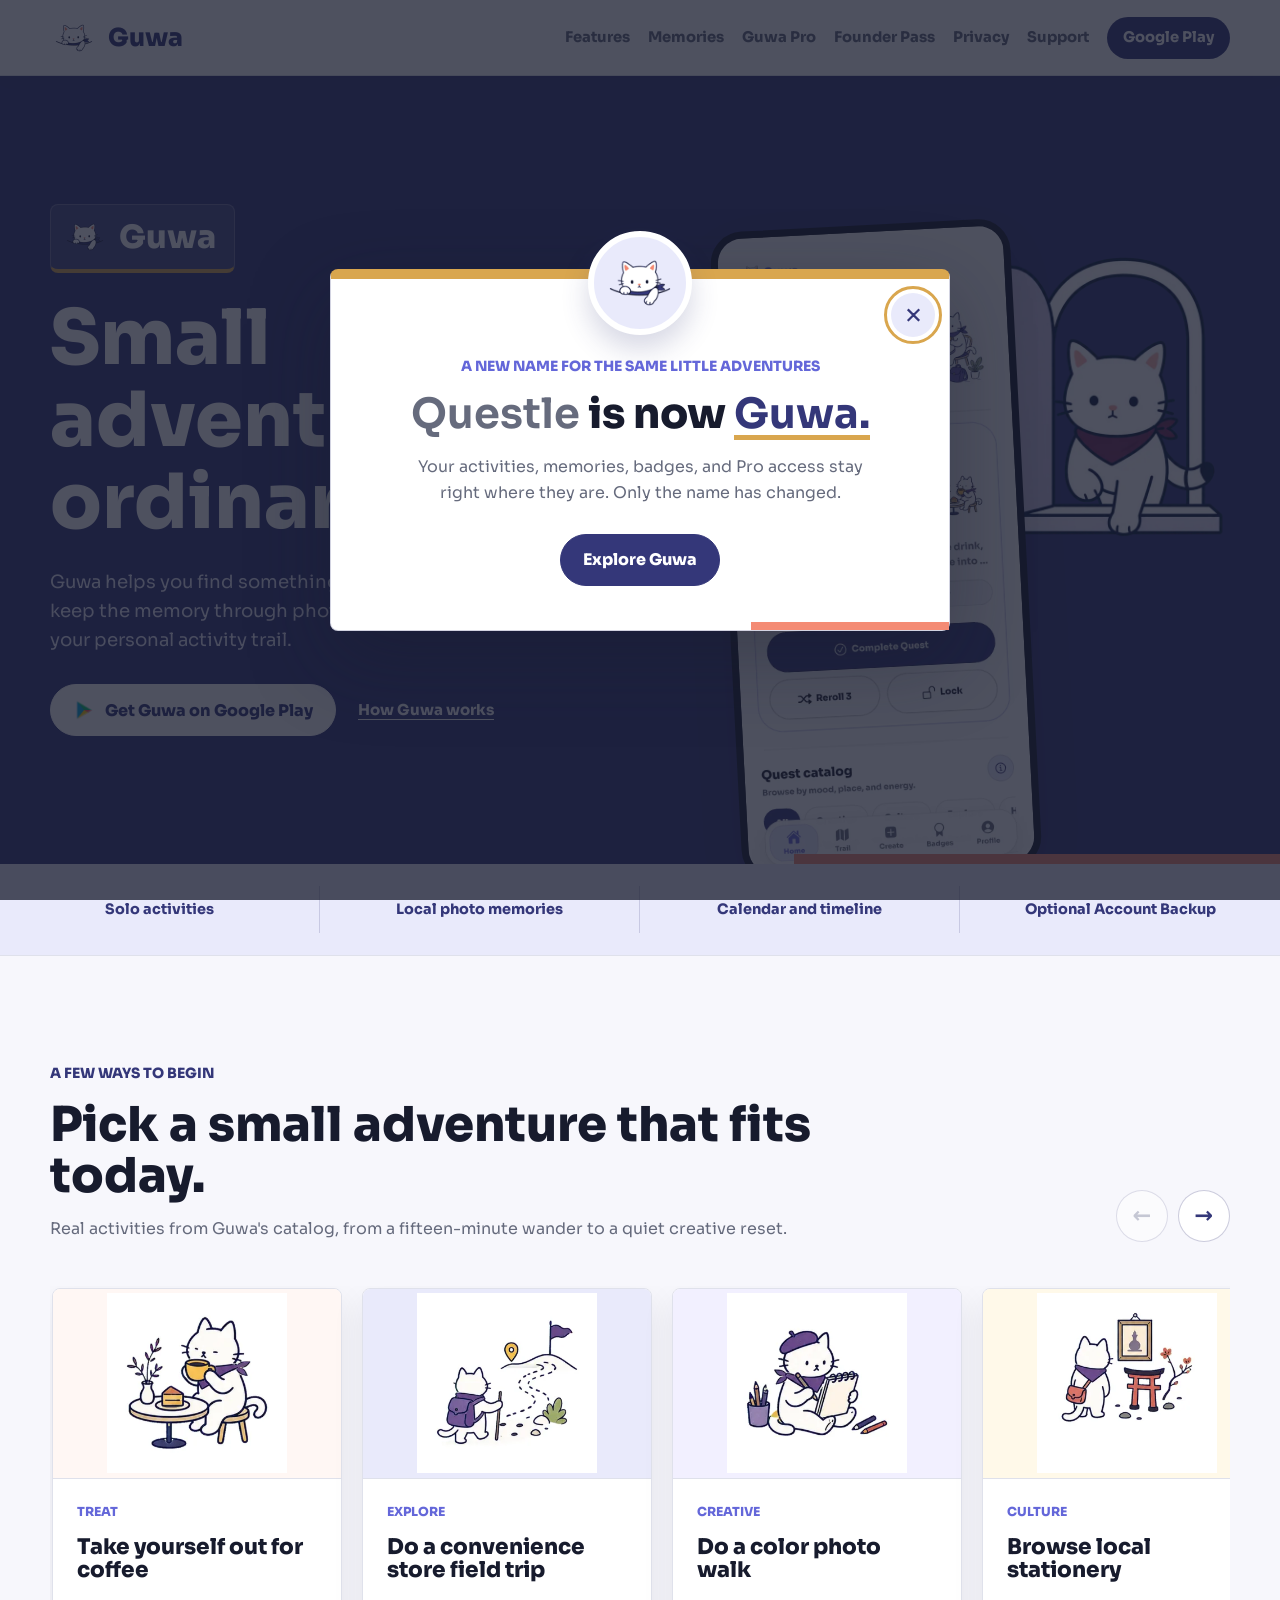
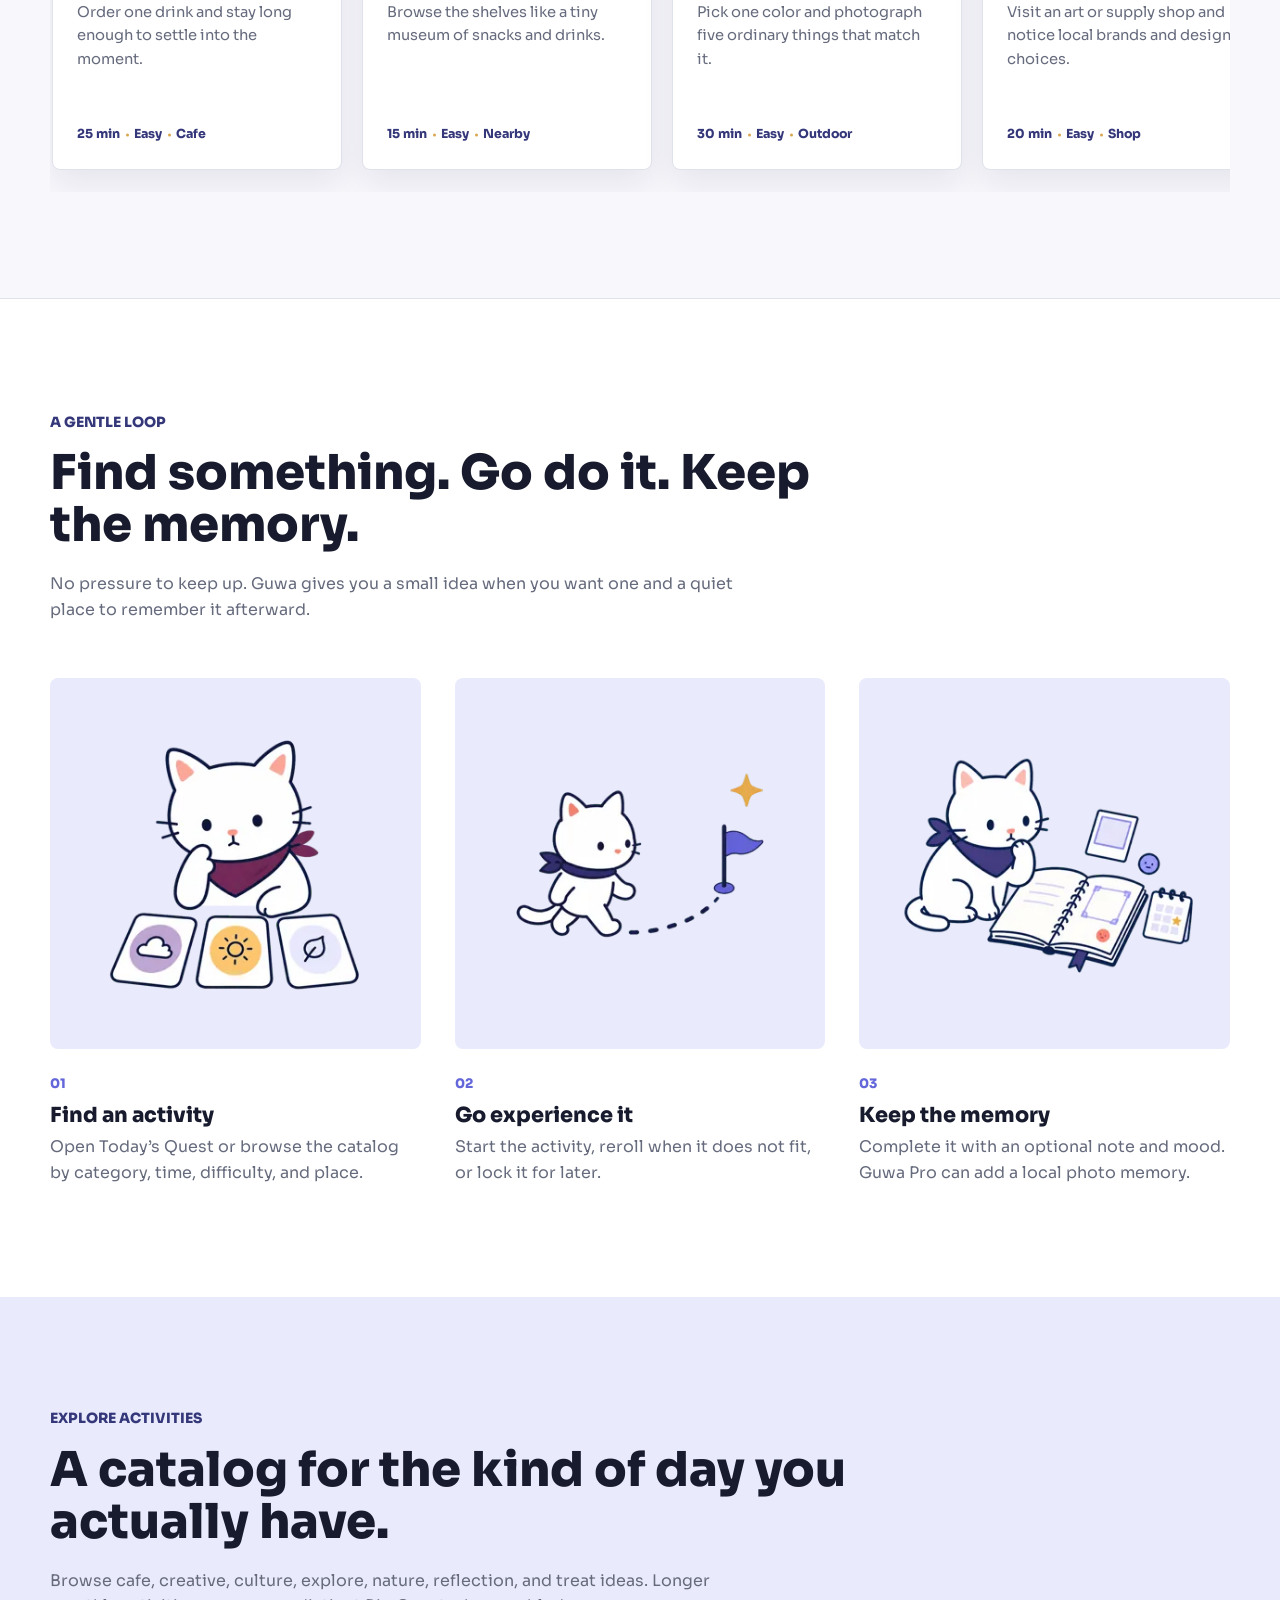
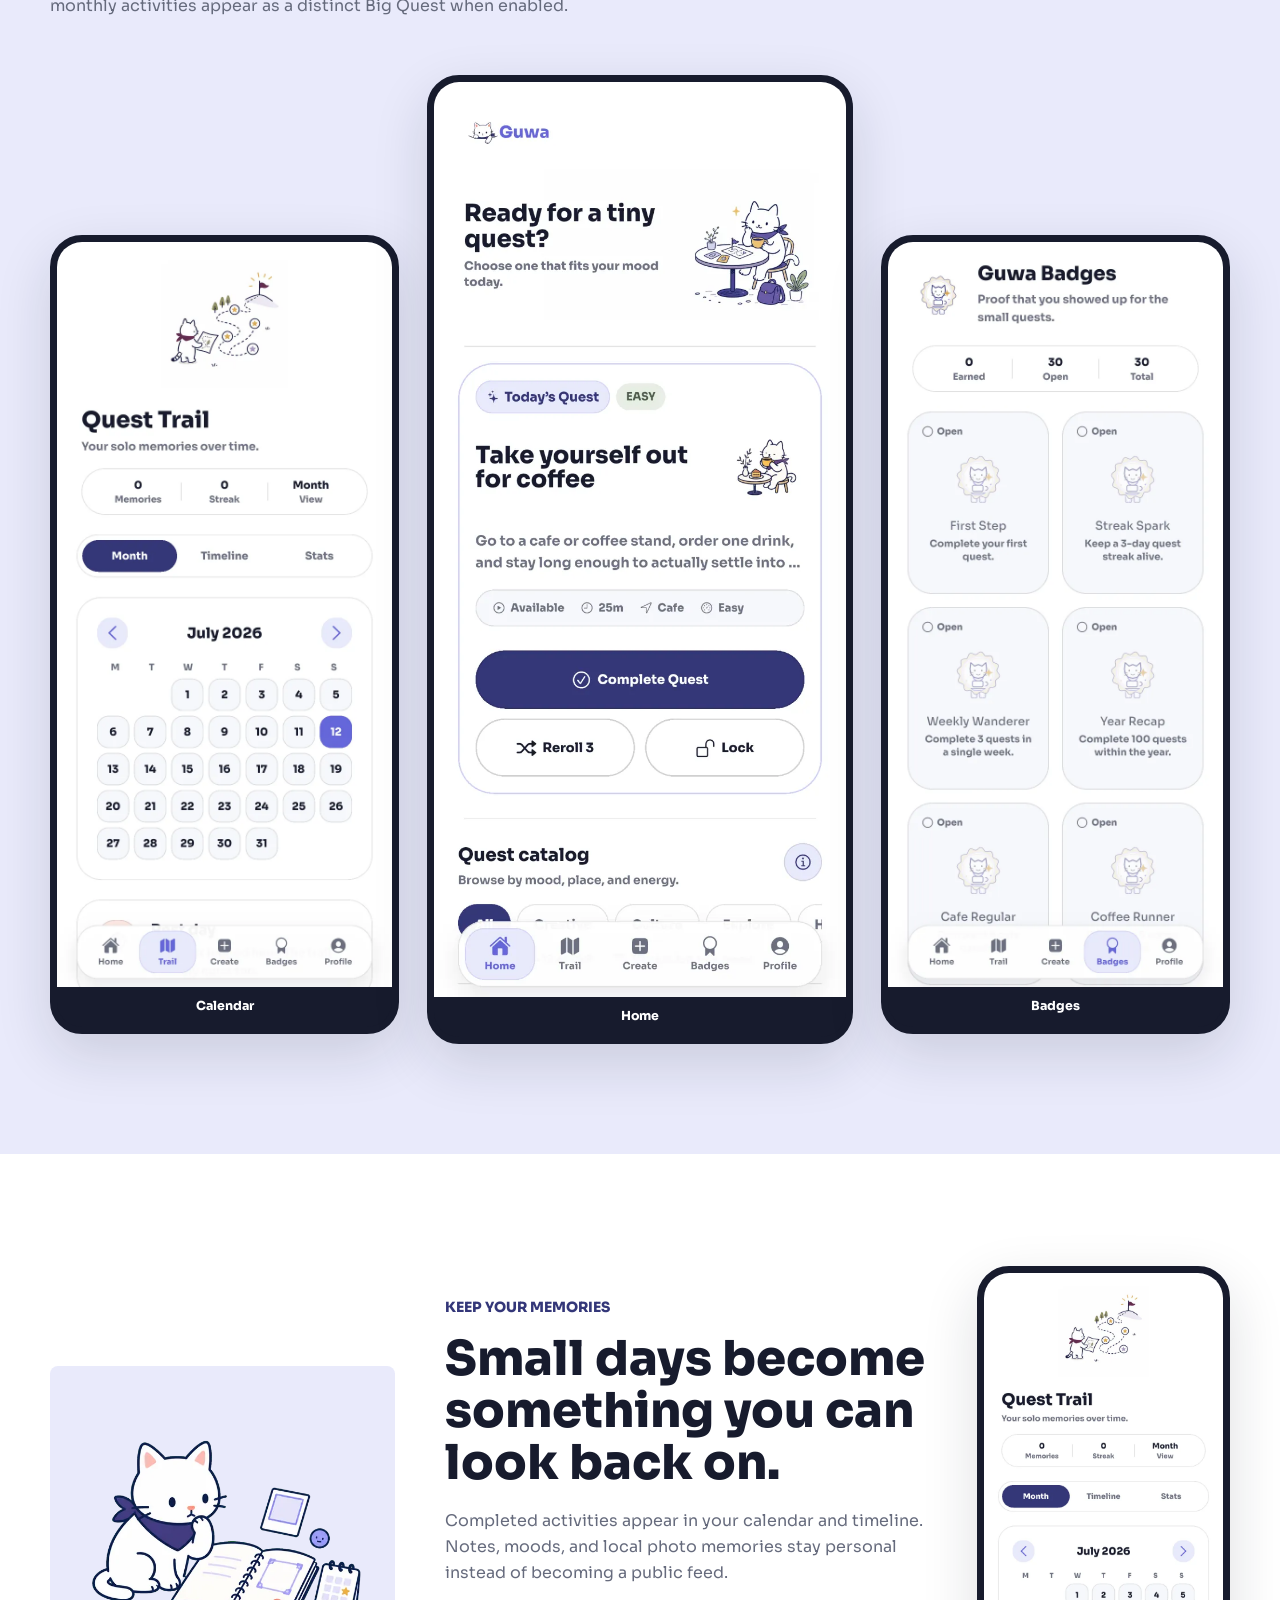
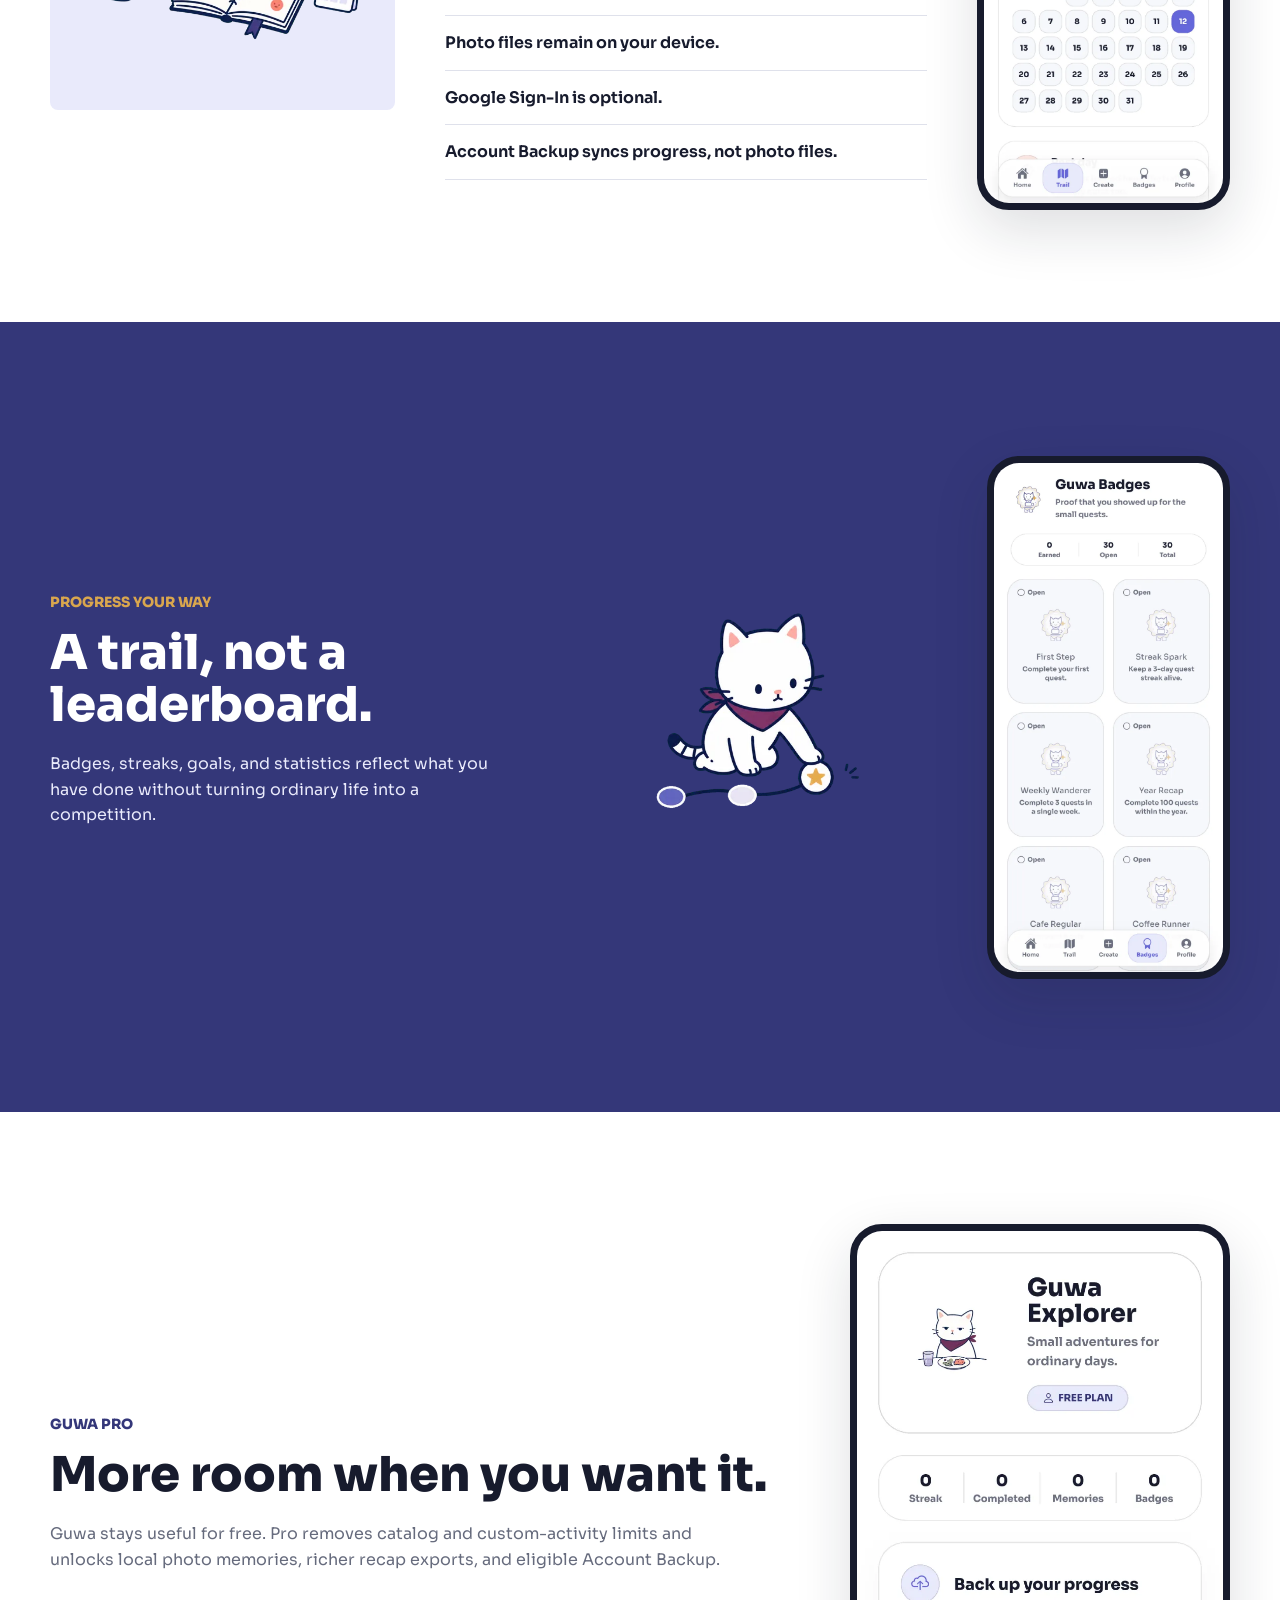
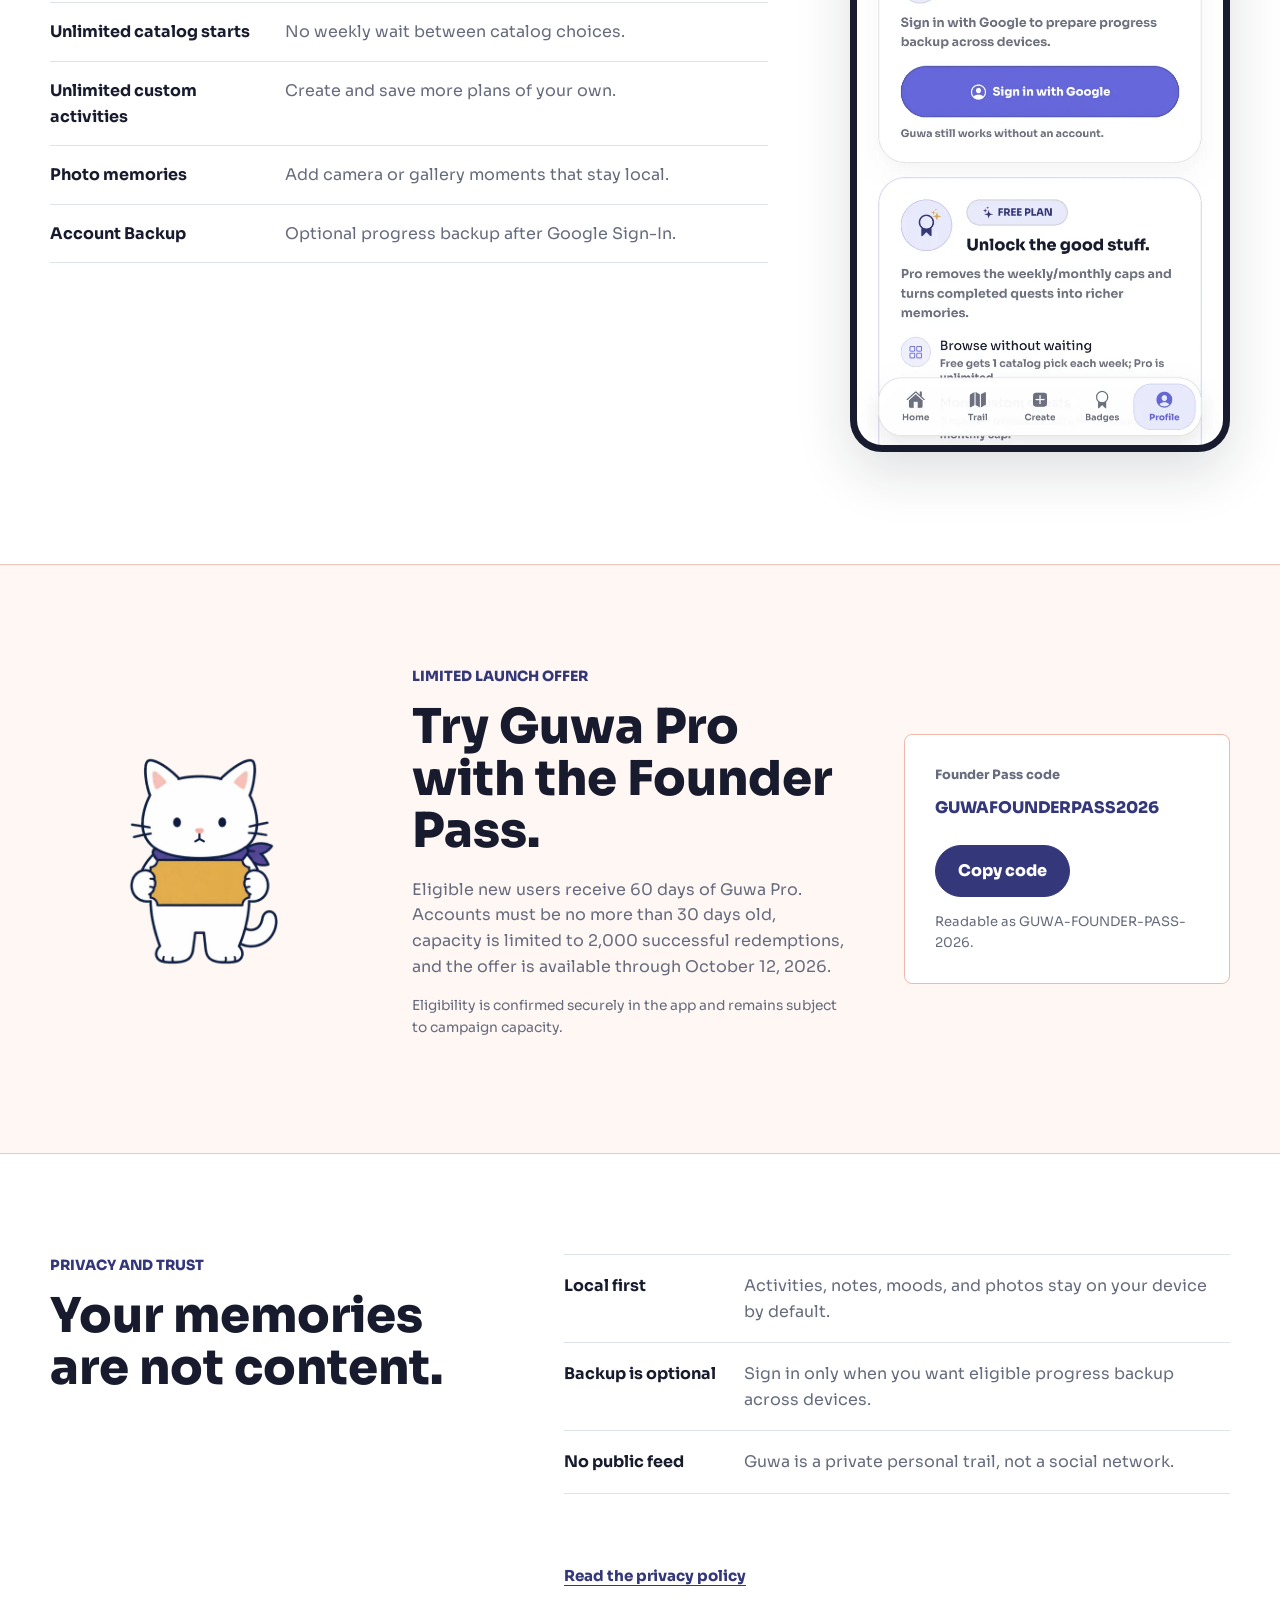
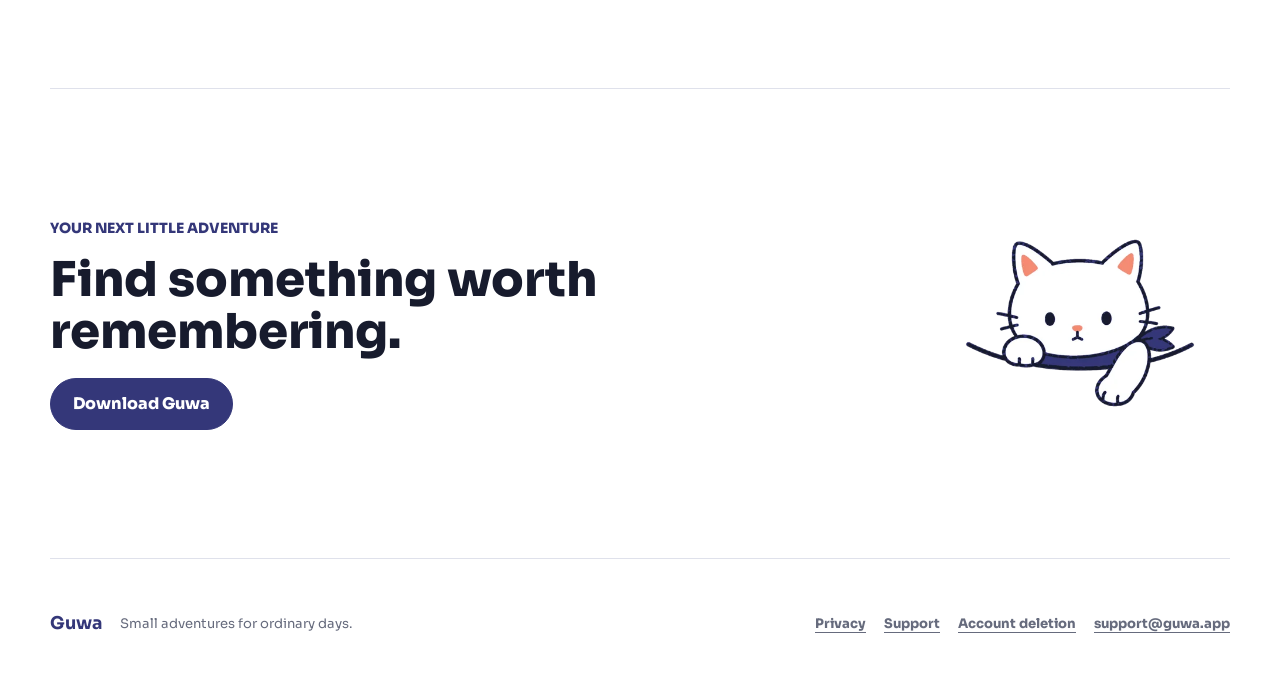
==== commit 007b572b: "feat: add Guwa launch popup and quest showcase" ====
--- a/index.html
+++ b/index.html
@@ -43,6 +43,16 @@
 </head>
 <body>
   <a class="skip-link" href="#main">Skip to content</a>
+  <dialog id="rebrand-dialog" class="rebrand-dialog" aria-labelledby="rebrand-title" aria-describedby="rebrand-description">
+    <button class="dialog-close" type="button" data-dismiss-rebrand aria-label="Close announcement" title="Close announcement">&times;</button>
+    <div class="rebrand-mark" aria-hidden="true">
+      <img src="/assets/brand/guwa-mark-96.png" width="96" height="96" alt="">
+    </div>
+    <p class="eyebrow">A new name for the same little adventures</p>
+    <h2 id="rebrand-title"><span>Questle</span> is now <strong>Guwa.</strong></h2>
+    <p id="rebrand-description">Your activities, memories, badges, and Pro access stay right where they are. Only the name has changed.</p>
+    <button class="button button-primary" type="button" data-dismiss-rebrand>Explore Guwa</button>
+  </dialog>
   <header class="site-header">
     <a class="brand" href="/" aria-label="Guwa home">
       <img src="/assets/brand/guwa-mark-96.png" width="48" height="48" alt="" aria-hidden="true">
@@ -65,8 +75,10 @@
   <main id="main">
     <section class="hero" aria-labelledby="hero-title">
       <div class="hero-copy-block">
-        <p class="eyebrow eyebrow-light">Questle is now Guwa</p>
-        <img class="hero-wordmark" src="/assets/brand/guwa-wordmark-light.png" width="1000" height="300" alt="Guwa">
+        <div class="hero-brand-lockup" role="img" aria-label="Guwa">
+          <img src="/assets/brand/guwa-mark-96.png" width="96" height="96" alt="" aria-hidden="true">
+          <span>Guwa</span>
+        </div>
         <h1 id="hero-title">Small adventures for ordinary days.</h1>
         <p>Guwa helps you find something worth doing, experience it, and keep the memory through photos, notes, moods, badges, and your personal activity trail.</p>
         <div class="hero-actions">
@@ -93,6 +105,76 @@
       <p>Local photo memories</p>
       <p>Calendar and timeline</p>
       <p>Optional Account Backup</p>
+    </section>
+
+    <section class="quest-showcase" aria-labelledby="quest-showcase-title">
+      <div class="quest-showcase-heading">
+        <div>
+          <p class="eyebrow">A few ways to begin</p>
+          <h2 id="quest-showcase-title">Pick a small adventure that fits today.</h2>
+          <p>Real activities from Guwa's catalog, from a fifteen-minute wander to a quiet creative reset.</p>
+        </div>
+        <div class="carousel-controls" role="group" aria-label="Quest carousel controls">
+          <button type="button" data-carousel-direction="previous" aria-label="Previous activities" title="Previous activities">&#8592;</button>
+          <button type="button" data-carousel-direction="next" aria-label="Next activities" title="Next activities">&#8594;</button>
+        </div>
+      </div>
+      <section class="quest-track" data-quest-carousel tabindex="0" aria-label="Sample Guwa activities">
+        <article class="quest-card">
+          <div class="quest-card-art quest-card-art-cafe"><img src="/assets/quest-samples/cafe.webp" width="320" height="320" alt="Guwa cat enjoying a cafe activity." loading="lazy"></div>
+          <div class="quest-card-copy">
+            <span class="quest-category">Treat</span>
+            <h3>Take yourself out for coffee</h3>
+            <p>Order one drink and stay long enough to settle into the moment.</p>
+            <div class="quest-meta"><span>25 min</span><span>Easy</span><span>Cafe</span></div>
+          </div>
+        </article>
+        <article class="quest-card">
+          <div class="quest-card-art quest-card-art-explore"><img src="/assets/quest-samples/explore.webp" width="320" height="320" alt="Guwa cat setting out to explore." loading="lazy"></div>
+          <div class="quest-card-copy">
+            <span class="quest-category">Explore</span>
+            <h3>Do a convenience store field trip</h3>
+            <p>Browse the shelves like a tiny museum of snacks and drinks.</p>
+            <div class="quest-meta"><span>15 min</span><span>Easy</span><span>Nearby</span></div>
+          </div>
+        </article>
+        <article class="quest-card">
+          <div class="quest-card-art quest-card-art-creative"><img src="/assets/quest-samples/creative.webp" width="320" height="320" alt="Guwa cat making something creative." loading="lazy"></div>
+          <div class="quest-card-copy">
+            <span class="quest-category">Creative</span>
+            <h3>Do a color photo walk</h3>
+            <p>Pick one color and photograph five ordinary things that match it.</p>
+            <div class="quest-meta"><span>30 min</span><span>Easy</span><span>Outdoor</span></div>
+          </div>
+        </article>
+        <article class="quest-card">
+          <div class="quest-card-art quest-card-art-culture"><img src="/assets/quest-samples/culture.webp" width="320" height="320" alt="Guwa cat browsing a cultural activity." loading="lazy"></div>
+          <div class="quest-card-copy">
+            <span class="quest-category">Culture</span>
+            <h3>Browse local stationery</h3>
+            <p>Visit an art or supply shop and notice local brands and design choices.</p>
+            <div class="quest-meta"><span>20 min</span><span>Easy</span><span>Shop</span></div>
+          </div>
+        </article>
+        <article class="quest-card">
+          <div class="quest-card-art quest-card-art-nature"><img src="/assets/quest-samples/nature.webp" width="320" height="320" alt="Guwa cat spending time outdoors." loading="lazy"></div>
+          <div class="quest-card-copy">
+            <span class="quest-category">Nature</span>
+            <h3>Watch sunset outside</h3>
+            <p>Find somewhere safe with open sky and stay until the light changes.</p>
+            <div class="quest-meta"><span>30 min</span><span>Easy</span><span>Outdoor</span></div>
+          </div>
+        </article>
+        <article class="quest-card">
+          <div class="quest-card-art quest-card-art-reflection"><img src="/assets/quest-samples/reflection.webp" width="320" height="320" alt="Guwa cat taking a quiet moment to reflect." loading="lazy"></div>
+          <div class="quest-card-copy">
+            <span class="quest-category">Reflection</span>
+            <h3>Write a tiny field note</h3>
+            <p>Describe one place using what you saw, heard, smelled, and felt.</p>
+            <div class="quest-meta"><span>10 min</span><span>Easy</span><span>Anywhere</span></div>
+          </div>
+        </article>
+      </section>
     </section>
 
     <section id="how-it-works" class="section how-section" aria-labelledby="how-title">
--- a/assets/css/guwa.css
+++ b/assets/css/guwa.css
@@ -30,6 +30,10 @@
   scroll-padding-top: 92px;
 }
 
+section[id] {
+  scroll-margin-top: 92px;
+}
+
 body {
   margin: 0;
   min-width: 280px;
@@ -122,7 +126,6 @@
   transform: translateY(0);
 }
 
-.site-header,
 .section,
 .trust-section,
 .footer,
@@ -135,13 +138,16 @@
   position: sticky;
   top: 0;
   z-index: 30;
+  width: 100%;
   min-height: 76px;
+  padding-inline: max(20px, calc((100% - 1180px) / 2));
   display: flex;
   align-items: center;
   justify-content: space-between;
   gap: 24px;
   background: rgba(255, 255, 255, 0.97);
   border-bottom: 1px solid var(--line);
+  box-shadow: 0 6px 18px rgba(23, 27, 45, 0.06);
 }
 
 .brand {
@@ -149,7 +155,7 @@
   align-items: center;
   gap: 10px;
   color: var(--deep);
-  font-size: 1.35rem;
+  font-size: 1.55rem;
   font-weight: 850;
   text-decoration: none;
 }
@@ -188,7 +194,7 @@
 
 .nav-links a {
   color: var(--muted);
-  font-size: 0.84rem;
+  font-size: 0.92rem;
   text-decoration: none;
   white-space: nowrap;
 }
@@ -230,10 +236,27 @@
   z-index: 2;
 }
 
-.hero-wordmark {
-  width: 260px;
-  height: auto;
-  margin-bottom: 20px;
+.hero-brand-lockup {
+  width: fit-content;
+  margin-bottom: 24px;
+  padding: 8px 18px 8px 10px;
+  display: inline-flex;
+  align-items: center;
+  gap: 10px;
+  color: var(--white);
+  background: rgba(255, 255, 255, 0.1);
+  border: 1px solid rgba(255, 255, 255, 0.22);
+  border-bottom: 4px solid var(--gold);
+  border-radius: 8px;
+  font-size: 2rem;
+  font-weight: 850;
+  line-height: 1;
+}
+
+.hero-brand-lockup img {
+  width: 48px;
+  height: 48px;
+  object-fit: contain;
 }
 
 .hero h1,
@@ -251,10 +274,116 @@
 .eyebrow {
   margin-bottom: 14px;
   color: var(--deep);
-  font-size: 0.76rem;
+  font-size: 0.88rem;
   font-weight: 850;
   letter-spacing: 0;
   text-transform: uppercase;
+}
+
+.rebrand-dialog {
+  width: min(620px, calc(100% - 32px));
+  padding: 48px 48px 44px;
+  overflow: visible;
+  background: var(--white);
+  border: 1px solid rgba(52, 55, 121, 0.22);
+  border-top: 10px solid var(--gold);
+  border-radius: 8px;
+  box-shadow: 0 28px 80px rgba(23, 27, 45, 0.34);
+  text-align: center;
+}
+
+.rebrand-dialog::backdrop {
+  background: rgba(23, 27, 45, 0.76);
+}
+
+.rebrand-dialog[open] {
+  animation: dialog-in 260ms ease-out both;
+}
+
+.rebrand-dialog::after {
+  content: "";
+  position: absolute;
+  right: 0;
+  bottom: 0;
+  width: 32%;
+  height: 8px;
+  background: var(--coral);
+}
+
+.rebrand-dialog .eyebrow {
+  margin-top: 20px;
+  color: var(--primary);
+}
+
+.rebrand-dialog h2 {
+  margin-bottom: 18px;
+  font-size: 2.6rem;
+}
+
+.rebrand-dialog h2 span {
+  color: var(--muted);
+  font-weight: 650;
+}
+
+.rebrand-dialog h2 strong {
+  position: relative;
+  display: inline-block;
+  color: var(--deep);
+}
+
+.rebrand-dialog h2 strong::after {
+  content: "";
+  position: absolute;
+  right: 0;
+  bottom: -4px;
+  left: 0;
+  height: 5px;
+  background: var(--gold);
+}
+
+.rebrand-dialog > p:not(.eyebrow) {
+  max-width: 480px;
+  margin: 0 auto 28px;
+}
+
+.rebrand-mark {
+  width: 104px;
+  height: 104px;
+  margin: -96px auto 0;
+  display: grid;
+  place-items: center;
+  background: var(--lavender);
+  border: 6px solid var(--white);
+  border-radius: 50%;
+  box-shadow: 0 14px 28px rgba(52, 55, 121, 0.2);
+}
+
+.rebrand-mark img {
+  width: 80px;
+  height: 80px;
+  object-fit: contain;
+}
+
+.dialog-close {
+  position: absolute;
+  top: 14px;
+  right: 14px;
+  width: 44px;
+  height: 44px;
+  padding: 0;
+  background: var(--lavender);
+  color: var(--deep);
+  border: 0;
+  border-radius: 50%;
+  font: inherit;
+  font-size: 1.8rem;
+  line-height: 1;
+  cursor: pointer;
+}
+
+@keyframes dialog-in {
+  from { opacity: 0; transform: translateY(24px) scale(0.97); }
+  to { opacity: 1; transform: translateY(0) scale(1); }
 }
 
 .eyebrow-light {
@@ -395,6 +524,166 @@
   border-right: 0;
 }
 
+.quest-showcase {
+  padding: 106px max(20px, calc((100% - 1180px) / 2));
+  overflow: hidden;
+  background: #f7f7fc;
+  border-bottom: 1px solid var(--line);
+}
+
+.quest-showcase-heading {
+  max-width: 1180px;
+  margin: 0 auto 44px;
+  display: flex;
+  align-items: flex-end;
+  justify-content: space-between;
+  gap: 40px;
+}
+
+.quest-showcase-heading > div:first-child {
+  max-width: 800px;
+}
+
+.quest-showcase-heading h2 {
+  margin-bottom: 14px;
+}
+
+.quest-showcase-heading p:last-child {
+  margin-bottom: 0;
+}
+
+.carousel-controls {
+  display: flex;
+  gap: 10px;
+  flex: 0 0 auto;
+}
+
+.carousel-controls button {
+  width: 52px;
+  height: 52px;
+  display: grid;
+  place-items: center;
+  padding: 0;
+  background: var(--white);
+  color: var(--deep);
+  border: 1px solid rgba(52, 55, 121, 0.25);
+  border-radius: 50%;
+  font: inherit;
+  font-size: 1.4rem;
+  font-weight: 850;
+  cursor: pointer;
+}
+
+.carousel-controls button:hover {
+  background: var(--deep);
+  color: var(--white);
+}
+
+.carousel-controls button:disabled {
+  background: var(--white);
+  color: #a7aabc;
+  cursor: default;
+  opacity: 0.62;
+}
+
+.quest-track {
+  width: min(1180px, 100%);
+  margin-inline: auto;
+  padding: 2px 2px 22px;
+  display: grid;
+  grid-auto-flow: column;
+  grid-auto-columns: minmax(290px, 31%);
+  gap: 20px;
+  overflow-x: auto;
+  overscroll-behavior-inline: contain;
+  scroll-snap-type: inline mandatory;
+  scrollbar-color: var(--primary) transparent;
+  scrollbar-width: thin;
+}
+
+.quest-card {
+  min-width: 0;
+  overflow: hidden;
+  background: var(--white);
+  border: 1px solid var(--line);
+  border-radius: 8px;
+  scroll-snap-align: start;
+  box-shadow: 0 14px 32px rgba(23, 27, 45, 0.08);
+}
+
+.quest-card-art {
+  height: 190px;
+  display: grid;
+  place-items: center;
+  overflow: hidden;
+  border-bottom: 1px solid var(--line);
+}
+
+.quest-card-art img {
+  width: 180px;
+  height: 180px;
+  object-fit: contain;
+}
+
+.quest-card-art-cafe { background: #fff7f4; }
+.quest-card-art-explore { background: #e9eafb; }
+.quest-card-art-creative { background: #f2f0ff; }
+.quest-card-art-culture { background: #fff9e9; }
+.quest-card-art-nature { background: #eef5ed; }
+.quest-card-art-reflection { background: #edf3f8; }
+
+.quest-card-copy {
+  min-height: 290px;
+  padding: 24px;
+  display: flex;
+  flex-direction: column;
+}
+
+.quest-category {
+  margin-bottom: 12px;
+  color: var(--primary);
+  font-size: 0.78rem;
+  font-weight: 850;
+  text-transform: uppercase;
+}
+
+.quest-card h3 {
+  min-height: 2.5em;
+  margin-bottom: 12px;
+  font-size: 1.35rem;
+}
+
+.quest-card p {
+  margin-bottom: 22px;
+  font-size: 0.92rem;
+}
+
+.quest-meta {
+  margin-top: auto;
+  display: flex;
+  flex-wrap: wrap;
+  gap: 8px 14px;
+}
+
+.quest-meta span {
+  position: relative;
+  color: var(--deep);
+  font-size: 0.78rem;
+  font-weight: 750;
+}
+
+.quest-meta span + span::before {
+  content: "";
+  position: absolute;
+  top: 50%;
+  left: -8px;
+  width: 3px;
+  height: 3px;
+  background: var(--gold);
+  border-radius: 50%;
+  transform: translateY(-50%);
+}
+
 .section {
   padding-block: 112px;
 }
@@ -782,7 +1071,7 @@
   h2 { font-size: 2.65rem; }
 
   .nav-links { gap: 12px; }
-  .nav-links a { font-size: 0.78rem; }
+  .nav-links a { font-size: 0.86rem; }
 
   .hero {
     grid-template-columns: minmax(0, 1fr) minmax(360px, 0.82fr);
@@ -837,12 +1126,16 @@
     visibility: visible;
   }
 
+  .site-header:has(.nav-links.is-open) {
+    background: var(--white);
+  }
+
   .site-header:has(.menu-toggle) .nav-links a {
     min-height: 48px;
     display: flex;
     align-items: center;
     border-bottom: 1px solid var(--line);
-    font-size: 0.86rem;
+    font-size: 0.94rem;
   }
 
   .site-header:has(.menu-toggle) .nav-links .nav-cta {
@@ -865,11 +1158,13 @@
   }
 
   .hero {
-    min-height: calc(100svh - 150px);
-    height: calc(100svh - 150px);
-    padding-top: 40px;
+    min-height: auto;
+    height: auto;
+    padding-top: 48px;
     padding-bottom: 0;
-    display: block;
+    display: grid;
+    grid-template-columns: 1fr;
+    gap: 12px;
   }
 
   .hero-copy-block {
@@ -878,25 +1173,23 @@
   }
 
   .hero-visual {
-    position: absolute;
-    right: 0;
-    bottom: 0;
+    position: relative;
     width: 100%;
-    min-height: 245px;
+    min-height: 410px;
   }
 
   .hero-illustration {
     top: auto;
-    right: -20px;
-    bottom: -2px;
-    width: 245px;
-    height: 245px;
+    right: 2%;
+    bottom: 0;
+    width: 330px;
+    height: 330px;
   }
 
   .hero-device {
-    bottom: -104px;
-    left: 9%;
-    width: 185px;
+    bottom: 0;
+    left: 8%;
+    width: 180px;
   }
 
   .illustrated-steps {
@@ -940,9 +1233,15 @@
     padding-inline: 20px;
   }
 
-  .hero-wordmark {
-    width: 170px;
-    margin-bottom: 12px;
+  .hero-brand-lockup {
+    margin-bottom: 18px;
+    padding: 7px 14px 7px 8px;
+    font-size: 1.65rem;
+  }
+
+  .hero-brand-lockup img {
+    width: 42px;
+    height: 42px;
   }
 
   .hero h1 {
@@ -965,21 +1264,35 @@
   .hero-actions .button { width: 100%; }
 
   .hero-visual {
-    min-height: 220px;
+    min-height: 360px;
   }
 
   .hero-illustration {
     top: auto;
-    right: -28px;
-    bottom: -8px;
-    width: 220px;
-    height: 220px;
+    right: -16px;
+    bottom: 0;
+    width: 285px;
+    height: 285px;
   }
 
   .hero-device {
-    bottom: -95px;
-    left: 4%;
-    width: 165px;
+    bottom: 0;
+    left: 2%;
+    width: 155px;
+  }
+
+  .quest-showcase {
+    padding-block: 76px;
+  }
+
+  .quest-showcase-heading {
+    align-items: flex-start;
+    flex-direction: column;
+    gap: 24px;
+  }
+
+  .quest-track {
+    grid-auto-columns: min(84vw, 330px);
   }
 
   .signal-band {
@@ -1092,30 +1405,28 @@
   .brand img { width: 42px; height: 42px; }
   .site-header:has(.menu-toggle) .nav-links { grid-template-columns: 1fr; }
   .site-header:has(.menu-toggle) .nav-links .nav-cta { grid-column: auto; }
-  .hero-visual { min-height: 440px; }
-  .hero-device { width: 150px; }
-  .hero-illustration { width: 190px; height: 190px; }
+  .hero-visual { min-height: 330px; }
+  .hero-device { bottom: 0; width: 145px; }
+  .hero-illustration { right: -22px; bottom: 8px; width: 220px; height: 220px; }
+  .rebrand-dialog { padding: 42px 22px 32px; }
+  .rebrand-dialog h2 { font-size: 2rem; }
+  .rebrand-mark { width: 90px; height: 90px; margin-top: -84px; }
+  .rebrand-mark img { width: 68px; height: 68px; }
   .code-panel { padding: 22px; }
   .code-panel code { font-size: 0.88rem; }
 }
 
 @media (max-width: 400px) and (max-height: 650px) {
   .hero {
-    min-height: 440px;
-    height: calc(100svh - 96px);
+    min-height: auto;
+    height: auto;
     padding-top: 24px;
   }
 
-  .hero-wordmark,
-  .hero-actions .text-link,
-  .hero-device {
-    display: none;
-  }
-
   .hero h1 {
-    max-width: 290px;
+    max-width: 330px;
     margin-bottom: 12px;
-    font-size: 2rem;
+    font-size: 2.2rem;
   }
 
   .hero-copy-block > p:last-of-type {
@@ -1129,16 +1440,18 @@
   }
 
   .hero-actions .button {
-    width: min(270px, 100%);
+    width: 100%;
     min-height: 46px;
-    font-size: 0.78rem;
-  }
-
+    font-size: 0.82rem;
+  }
+
+  .hero-visual { min-height: 300px; }
+  .hero-device { display: block; width: 130px; }
   .hero-illustration {
-    right: -28px;
-    bottom: -36px;
-    width: 150px;
-    height: 150px;
+    right: -24px;
+    bottom: 0;
+    width: 210px;
+    height: 210px;
   }
 }
 
